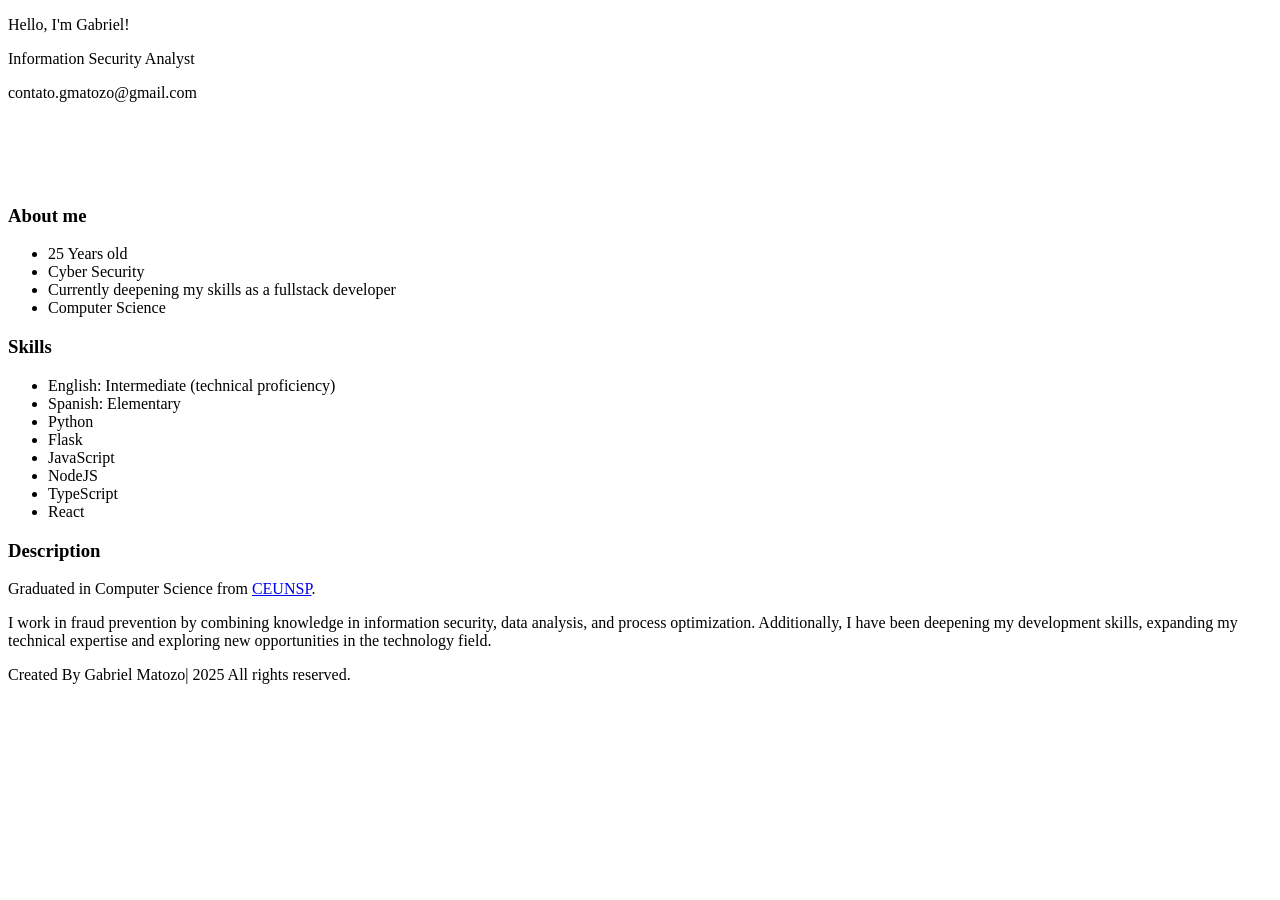
==== index.html @ 685a5126 "Update personal information on GitHub Pages site" ====
<!DOCTYPE html>
<html lang="pt-br">

<head>
  <!--Metadata-->
  <meta charset="UTF-8" />
  <meta name="viewport" content="width=device-width, initial-scale=1, shrink-to-fit=no" />
  <meta name="author" content="Gabriel" />
  <meta name="keywords" content="SimplePortfolio, css, html" />
  <meta name="description" content="Modelo de portfólio simples" />
  <title>Gabriel Matozo</title>
  <!--Font using google api-->
  <link rel="preconnect" href="https://fonts.gstatic.com" />
  <link
    href="https://fonts.googleapis.com/css2?family=Open+Sans:wght@300;400;600&family=Raleway:wght@300;400;500&display=swap"
    rel="stylesheet" />
  <!--Favicon-->
  <link rel="shortcut icon" type="image/x-icon" href="/assets/images/favicon.ico" />
  <!--CSS-->
  <link rel="stylesheet" href="/assets/css/styles.css" />

</head>

<body>
  <!--HEADER-->
  <header class="header">
    <div class="header_item text">
      <div class="header_text">
        <p class="header_title">Hello, I'm Gabriel!</p>
        <p class="header_sub">Information Security Analyst</p>
        <p class="email_contact">contato.gmatozo@gmail.com</p>
      </div>
      <!--GITHUB ICON SVG-->
      <div class="header_contact">
        <div class="header_contact-github">
          <a href="https://github.com/gabrielmatozo" target="_blank">
            <svg version="1.1" id="Layer_1" xmlns="http://www.w3.org/2000/svg"
              xmlns:xlink="http://www.w3.org/1999/xlink" x="0px" y="0px" viewBox="0 0 291.32 291.32"
              style="enable-background: new 0 0 291.32 291.32" xml:space="preserve" width="30" heigth="30">
              <g>
                <path style="fill: #ffffff" d="M145.66,0C65.219,0,0,65.219,0,145.66c0,80.45,65.219,145.66,145.66,145.66
		s145.66-65.21,145.66-145.66C291.319,65.219,226.1,0,145.66,0z M186.462,256.625c-0.838-11.398-1.775-25.518-1.83-31.235
		c-0.364-4.388-0.838-15.549-11.434-22.677c42.068-3.523,62.087-26.774,63.526-57.499c1.202-17.497-5.754-32.883-18.107-45.3
		c0.628-13.282-0.401-29.023-1.256-35.941c-9.486-2.731-31.608,8.949-37.79,13.947c-13.037-5.062-44.945-6.837-64.336,0
		c-13.747-9.668-29.396-15.64-37.926-13.974c-7.875,17.452-2.813,33.948-1.275,35.914c-10.142,9.268-24.289,20.675-20.447,44.572
		c6.163,35.04,30.816,53.94,70.508,58.564c-8.466,1.73-9.896,8.048-10.606,10.788c-26.656,10.997-34.275-6.791-37.644-11.425
		c-11.188-13.847-21.23-9.832-21.849-9.614c-0.601,0.218-1.056,1.092-0.992,1.511c0.564,2.986,6.655,6.018,6.955,6.263
		c8.257,6.154,11.316,17.27,13.2,20.438c11.844,19.473,39.374,11.398,39.638,11.562c0.018,1.702-0.191,16.032-0.355,27.184
		C64.245,245.992,27.311,200.2,27.311,145.66c0-65.365,52.984-118.348,118.348-118.348S264.008,80.295,264.008,145.66
		C264.008,196.668,231.69,239.992,186.462,256.625z" />
              </g>
            </svg>
          </a>
        </div>
        <!--LINKEDIN ICON SVG-->
        <div class="header_contact-linkedin">
          <a href="https://www.linkedin.com/in/gabrielmatozo/" target="_blank">
            <svg version="1.1" id="Layer_1" xmlns="http://www.w3.org/2000/svg"
              xmlns:xlink="http://www.w3.org/1999/xlink" x="0px" y="0px" viewBox="0 0 512 512"
              style="enable-background:new 0 0 512 512;" xml:space="preserve" width="30" heigth="30">
              <g>
                <path style="fill:#ffffff;" d="M119.18,164.715H16.396c-4.562,0-8.258,3.698-8.258,8.258v330.204c0,4.562,3.696,8.258,8.258,8.258
             H119.18c4.562,0,8.258-3.696,8.258-8.258V172.973C127.438,168.413,123.742,164.715,119.18,164.715z" />
                <path style="fill:#ffffff;" d="M67.825,0.563C30.426,0.563,0,30.956,0,68.314c0,37.374,30.426,67.779,67.825,67.779
             c37.369,0,67.771-30.406,67.771-67.779C135.597,30.956,105.195,0.563,67.825,0.563z" />
                <path style="fill:#ffffff;" d="M380.621,156.508c-41.282,0-71.799,17.747-90.309,37.911v-21.446c0-4.56-3.696-8.258-8.258-8.258
             H183.62c-4.562,0-8.258,3.698-8.258,8.258v330.204c0,4.562,3.696,8.258,8.258,8.258h102.56c4.562,0,8.258-3.696,8.258-8.258
             V339.803c0-55.053,14.954-76.501,53.331-76.501c41.796,0,45.117,34.383,45.117,79.334v160.543c0,4.562,3.696,8.258,8.258,8.258
             h102.598c4.562,0,8.258-3.696,8.258-8.258V322.056C512,240.194,496.391,156.508,380.621,156.508z" />
              </g>
            </svg>
          </a>
        </div>
      </div>
    </div>
    <!--ABOUT ME-->
    <div class="header_item skills">
      <div class="header_skills">
        <h3 class="title_skills">About me</h3>
        <ul>
          <li>25 Years old</li>
          <li>Cyber Security</li>
          <li>Currently deepening my skills as a fullstack developer</li>
          <li>Computer Science</li>
        </ul>
      </div>
      <!--SKILLS-->
      <div class="header_skills">
        <h3 class="title_skills">Skills</h3>
        <ul>
          <li>English: Intermediate (technical proficiency)</li>
          <li>Spanish: Elementary</li>
          <li>Python</li>
          <li>Flask</li>
          <li>JavaScript</li>
          <li>NodeJS</li>
          <li>TypeScript</li>
          <li>React</li>
        </ul>
      </div>
      <!--DESCRIPTION-->
      <div class="header_skills">
        <h3 class="title_skills">Description</h3>
        <p class="description">
          Graduated in Computer Science from
          <a href="https://www.ceunsp.edu.br/graduacao/ciencia-da-computacao/" target="_blank">CEUNSP</a>.
        </p>
        <p class="description">
          I work in fraud prevention by combining knowledge in information security, data analysis, and process
          optimization. Additionally,
          I have been deepening my development skills, expanding my technical expertise and exploring new opportunities
          in the technology field.
        </p>
      </div>
    </div>
  </header>
  <!--FOOTER-->
  <footer>
    <div class="bottom">
      <div class="bottom_content">
        <span class="credit">Created By Gabriel Matozo</a>| </span>
        <span class="copyright"> 2025 All rights reserved.</span>
      </div>
    </div>
  </footer>
</body>

</html>
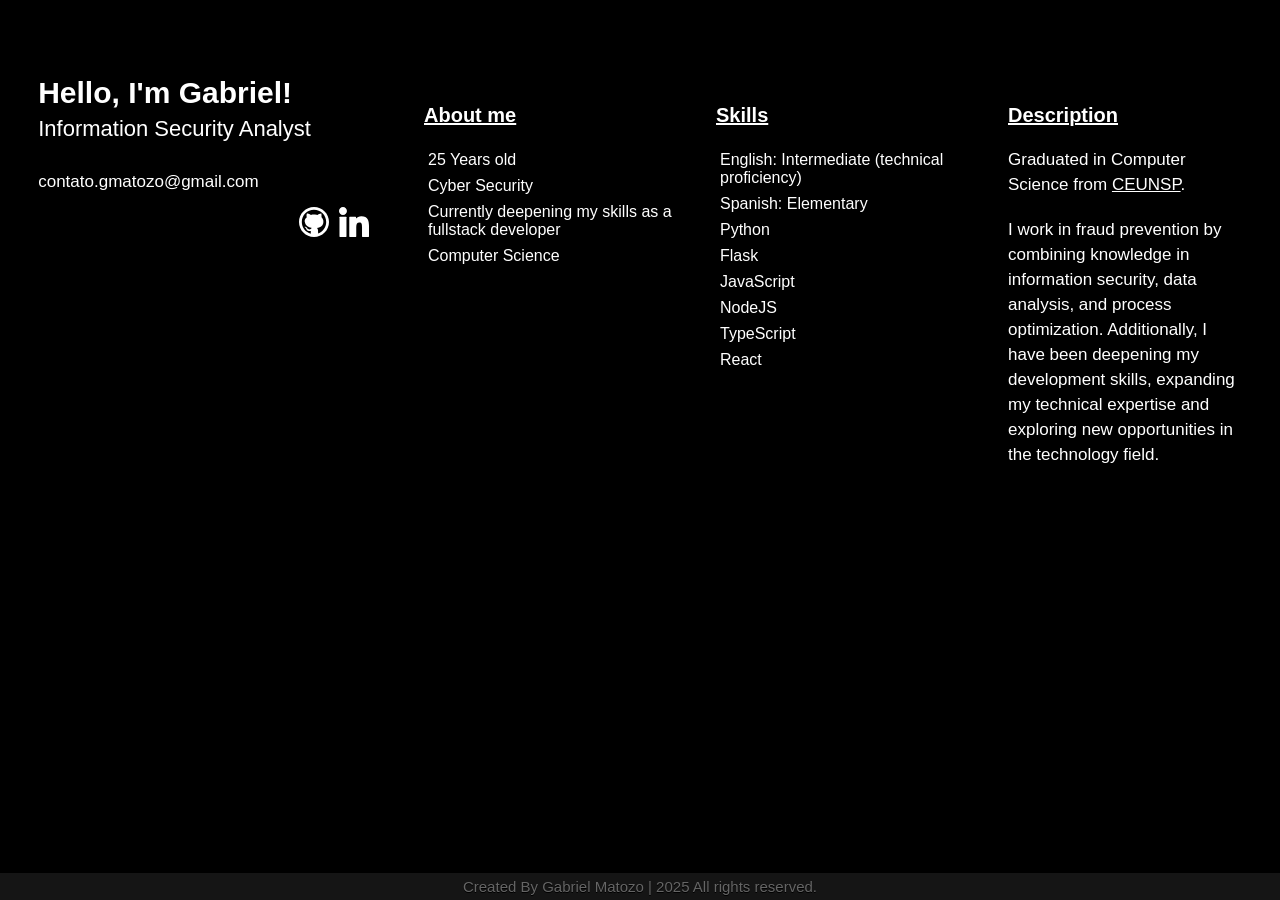
==== commit 2e71a1cf: "add hover effects" ====
--- a/index.html
+++ b/index.html
@@ -118,8 +118,8 @@
   <footer>
     <div class="bottom">
       <div class="bottom_content">
-        <span class="credit">Created By Gabriel Matozo</a>| </span>
-        <span class="copyright"> 2025 All rights reserved.</span>
+        <span class="credit">Created By Gabriel Matozo</a> | </span>
+        <span class="copyright">2025 All rights reserved.</span>
       </div>
     </div>
   </footer>
--- a/assets/css/styles.css
+++ b/assets/css/styles.css
@@ -0,0 +1,214 @@
+* {
+    padding: 0px;
+    margin: 0px;
+    border: none;
+    box-sizing: border-box;
+  }
+  
+  html, body {
+    width: 100%;
+    background-color: black;
+    font-family: "Raleway", sans-serif;
+    text-shadow: 0px 1px 0px #000;
+    background-image: url(/assets/images/graysky.jpg);
+  }
+  
+  .header {
+    width: 100%;
+    min-height: 100vh;
+    display: flex;
+    flex-direction: row;
+    flex-wrap: wrap;
+    justify-content: space-between;
+    background: rgba(0, 0, 0, 0.5);
+    color: #fff;
+  }
+  
+  .header_item {
+    padding: 10px;
+    margin-top: 20px;
+  }
+  
+  .text {
+    width: 30%;
+  }
+  
+  .header_text {
+    padding: 10px;
+    margin-top: 10%;
+    margin-left: 5%;
+    text-shadow: 3px 3px 3px #000;
+  }
+  
+  .header_title {
+    font-size: 30px;
+    font-weight: bold;
+  }
+  
+  .header_sub {
+    margin-top: 6px;
+    font-size: 22px;
+    font-weight: medium;
+  }
+  
+  .email_contact {
+    margin-top: 30px;
+    font-size: 17px;
+    font-weight: medium;
+  }
+  .number_contact {
+    margin-top: 0px;
+    font-size: 17px;
+    font-family: sans-serif, arial;
+  }
+  .header_contact {
+    display: flex;
+    flex-direction: row;
+    align-items: flex-end;
+    justify-content: flex-end;
+  }
+  
+  .header_contact div {
+    margin: 5px;
+  }
+  
+  .skills {
+    width: 70%;
+    margin-top: 5%;
+    display: flex;
+    flex-direction: row;
+    justify-content: center;
+  }
+  
+  .header_skills {
+    width: 80%;
+    height: 60%;
+    margin: 10px;
+    padding-bottom: 17px;
+    background: rgba(0, 0, 0, 0.6);
+  }
+
+.header_skills:hover {
+  box-shadow: 0 0 20px 5px #c7c4c4;
+  background: rgba(30, 30, 30, 0.85);
+  transition: box-shadow 0.3s, background 0.3s;
+  z-index: 2;
+  position: relative;
+}
+  
+  .header_skills ul {
+    list-style-type: none;
+    margin-top: 20px;
+    margin-left: 20px;
+  }
+  
+  .header_skills ul li {
+    padding: 4px;
+  }
+  
+  .description {
+    margin: 20px;
+    font-size: 17px;
+    text-decoration: solid;
+    line-height: 25px;
+  }
+  
+  .title_skills {
+    margin-top: 20px;
+    margin-left: 20px;
+    font-size: 20px;
+    text-decoration: underline;
+  }
+
+  a{
+    color: inherit;
+  }
+  
+  /* FOOTER */
+  
+  footer {
+    position: fixed;
+    bottom: 0px;
+    width: 100%;
+    background: #111;
+  }
+  .bottom_content {
+    padding: 5px;
+    font-size: 0.9375rem;
+    background: #151515;
+    text-align: center;
+  }
+  .bottom_content span {
+    color: #656565;
+  }
+  .bottom_content a {
+    color: #c7c4c4;
+    text-decoration: none;
+  }
+  .bottom_content a:hover {
+    text-decoration: underline;
+  }
+  
+  /* MEDIA */
+  
+  @media screen and (max-width: 657px) {
+    .header {
+      display: flex;
+      flex-direction: column;
+      flex-wrap: nowrap;
+    }
+    .text {
+      width: 100%;
+    }
+    .skills {
+      width: 100%;
+      display: flex;
+      flex-direction: column;
+      align-items: center;
+    }
+    .header_skills {
+      width: 90%;
+    }
+    .header_title,
+    .header_sub {
+      margin: 0px;
+      text-align: left;
+    }
+  }
+  
+  @media screen and (max-width: 985px) {
+    .header {
+      display: flex;
+      flex-direction: column;
+      flex-wrap: nowrap;
+    }
+    .text {
+      width: 100%;
+    }
+    .skills {
+      width: 100%;
+      display: flex;
+      flex-direction: column;
+      align-items: center;
+    }
+    .header_contact {
+      margin-right: 50px;
+    }
+    footer {
+      position: relative;
+      bottom: 0px;
+    }
+  }
+  
+  @media screen and (min-width: 1630px) {
+    .header_title {
+      font-size: 62px;
+      font-weight: bold;
+    }
+    .header_sub {
+      margin-top: 6px;
+      font-size: 54px;
+      font-weight: medium;
+    }
+  }
+  
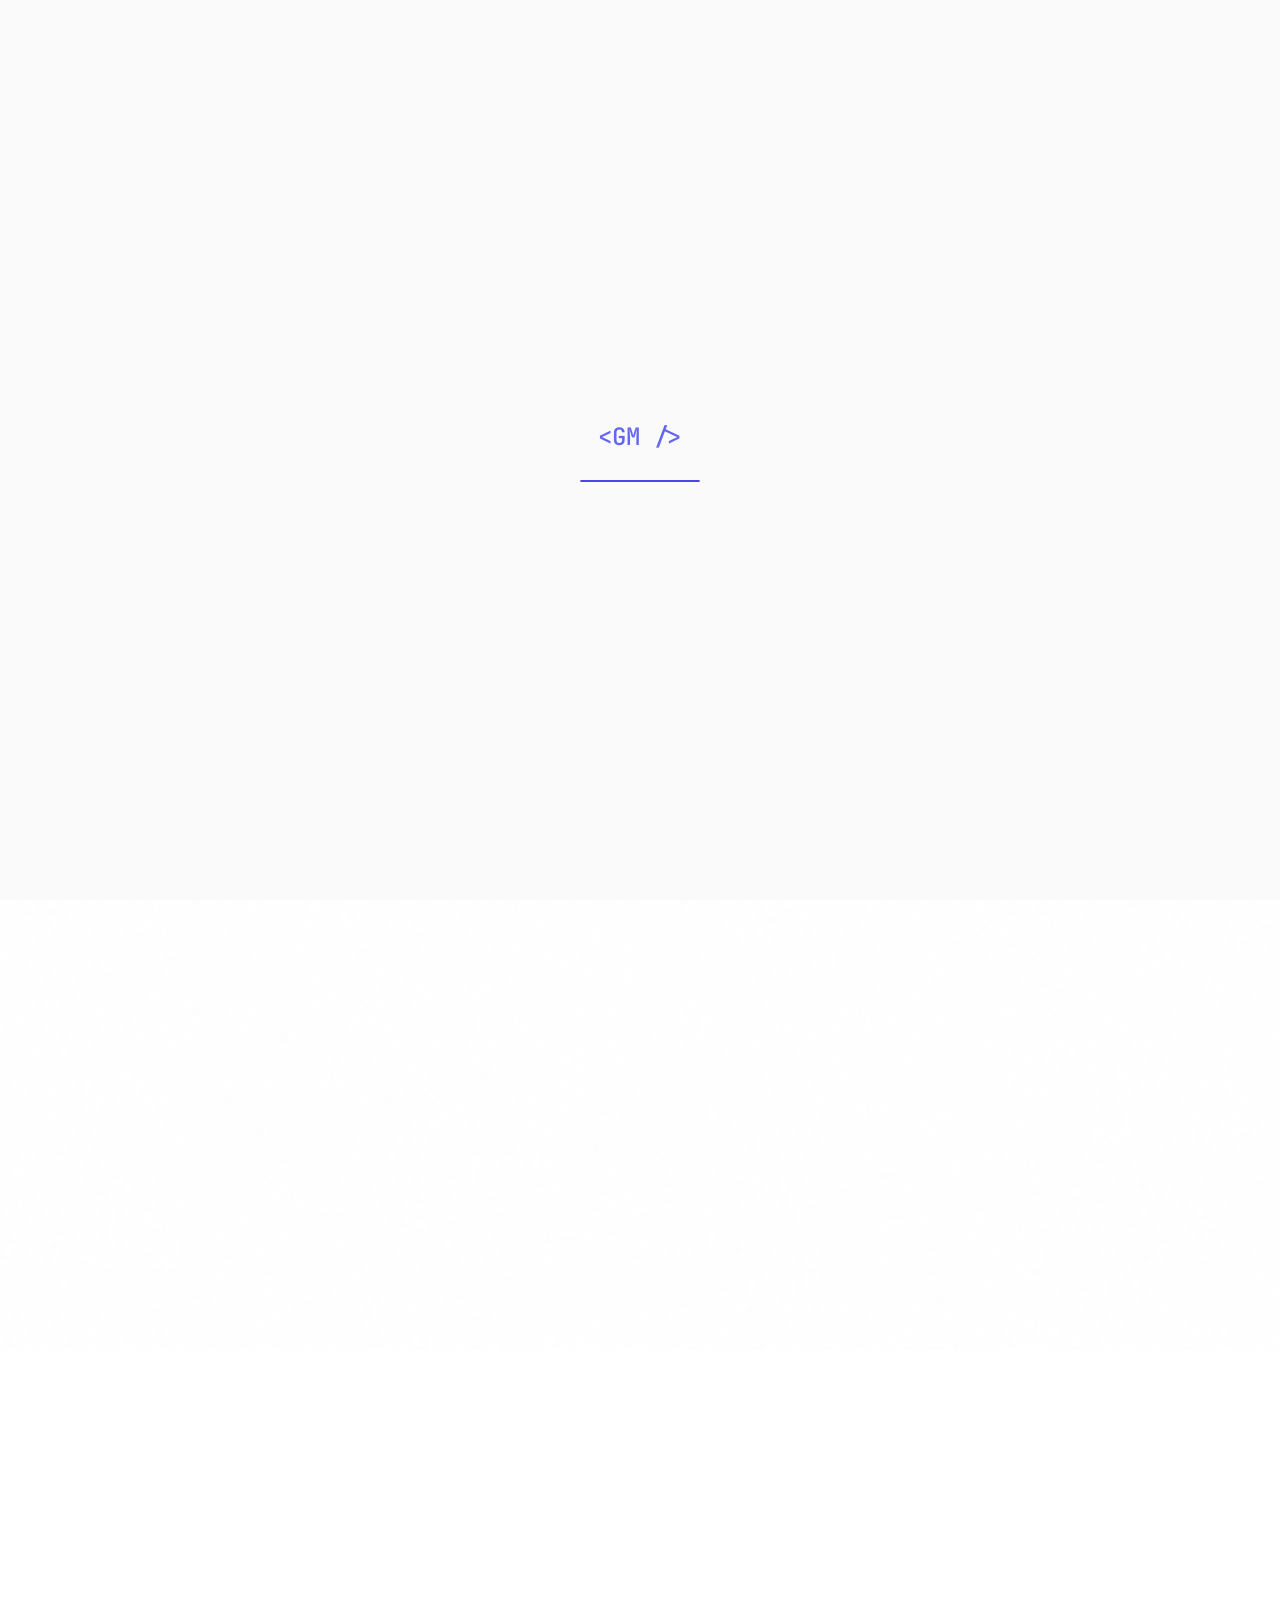
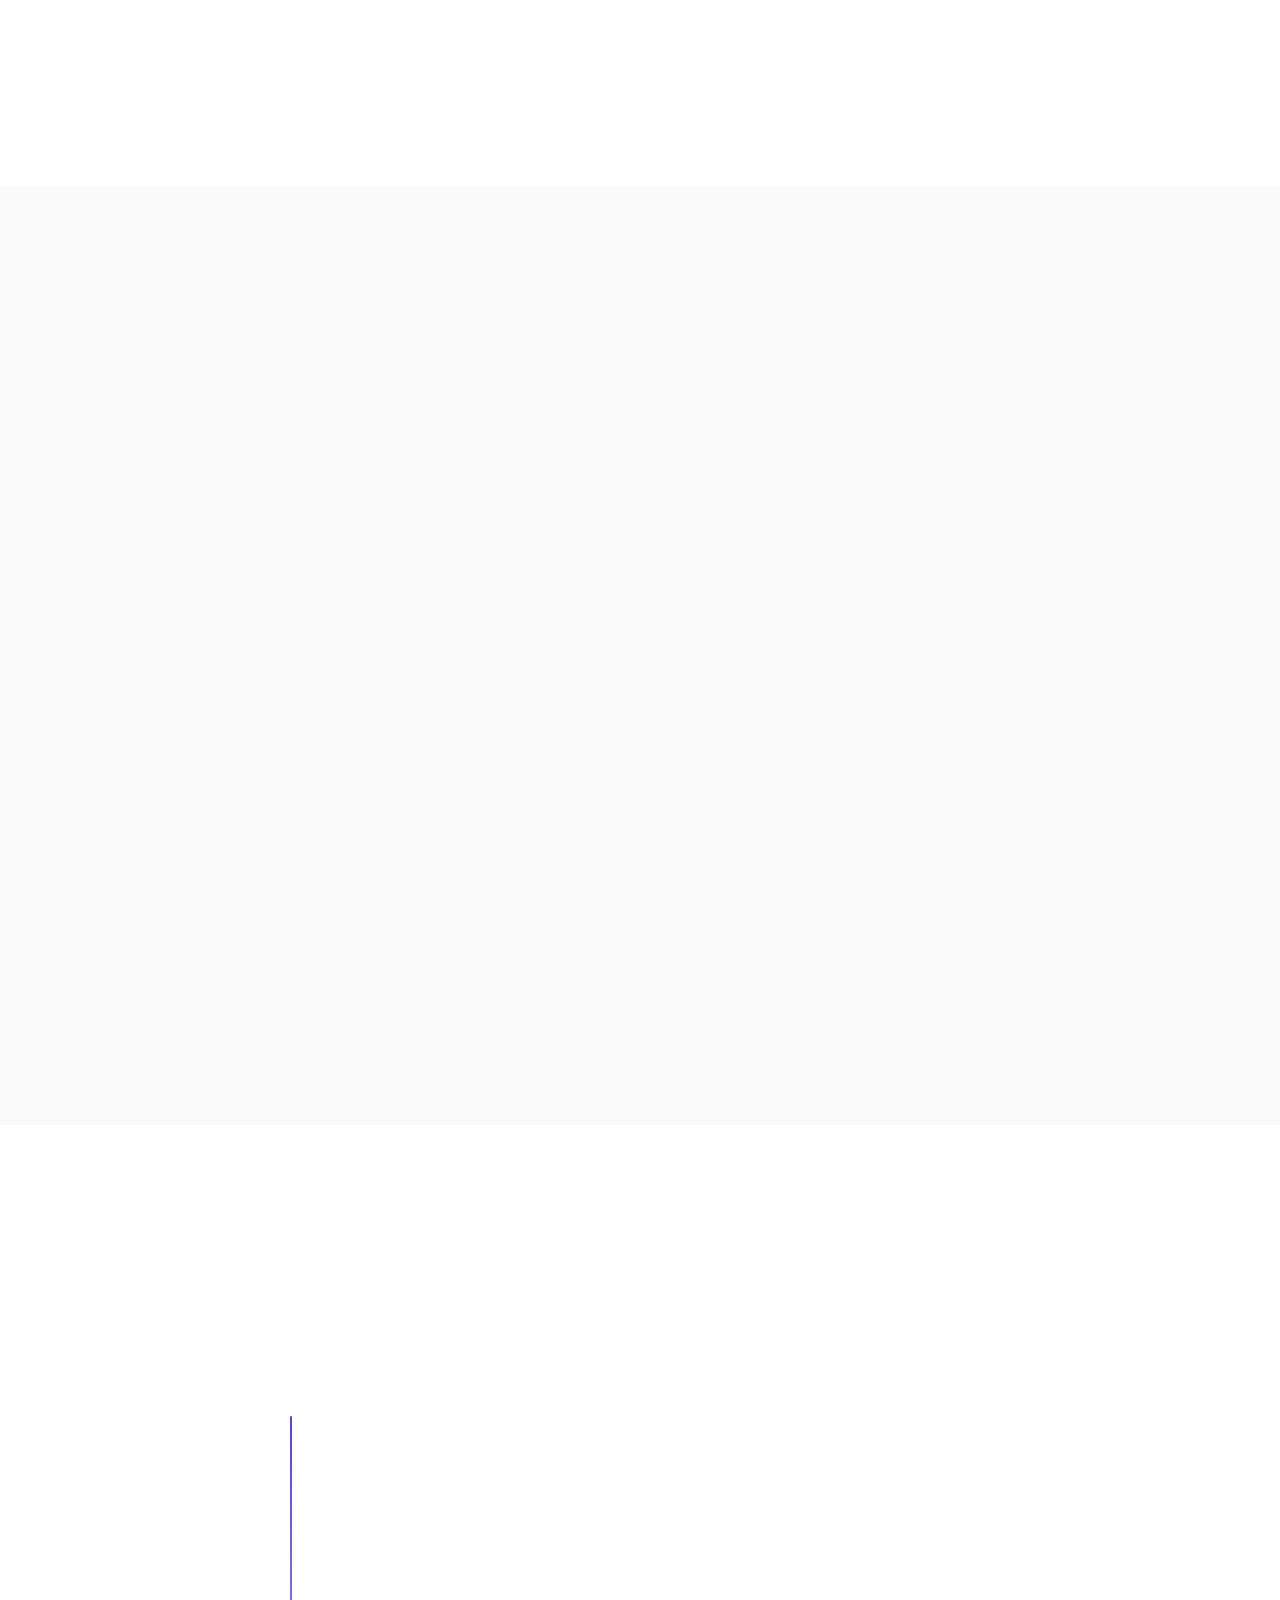
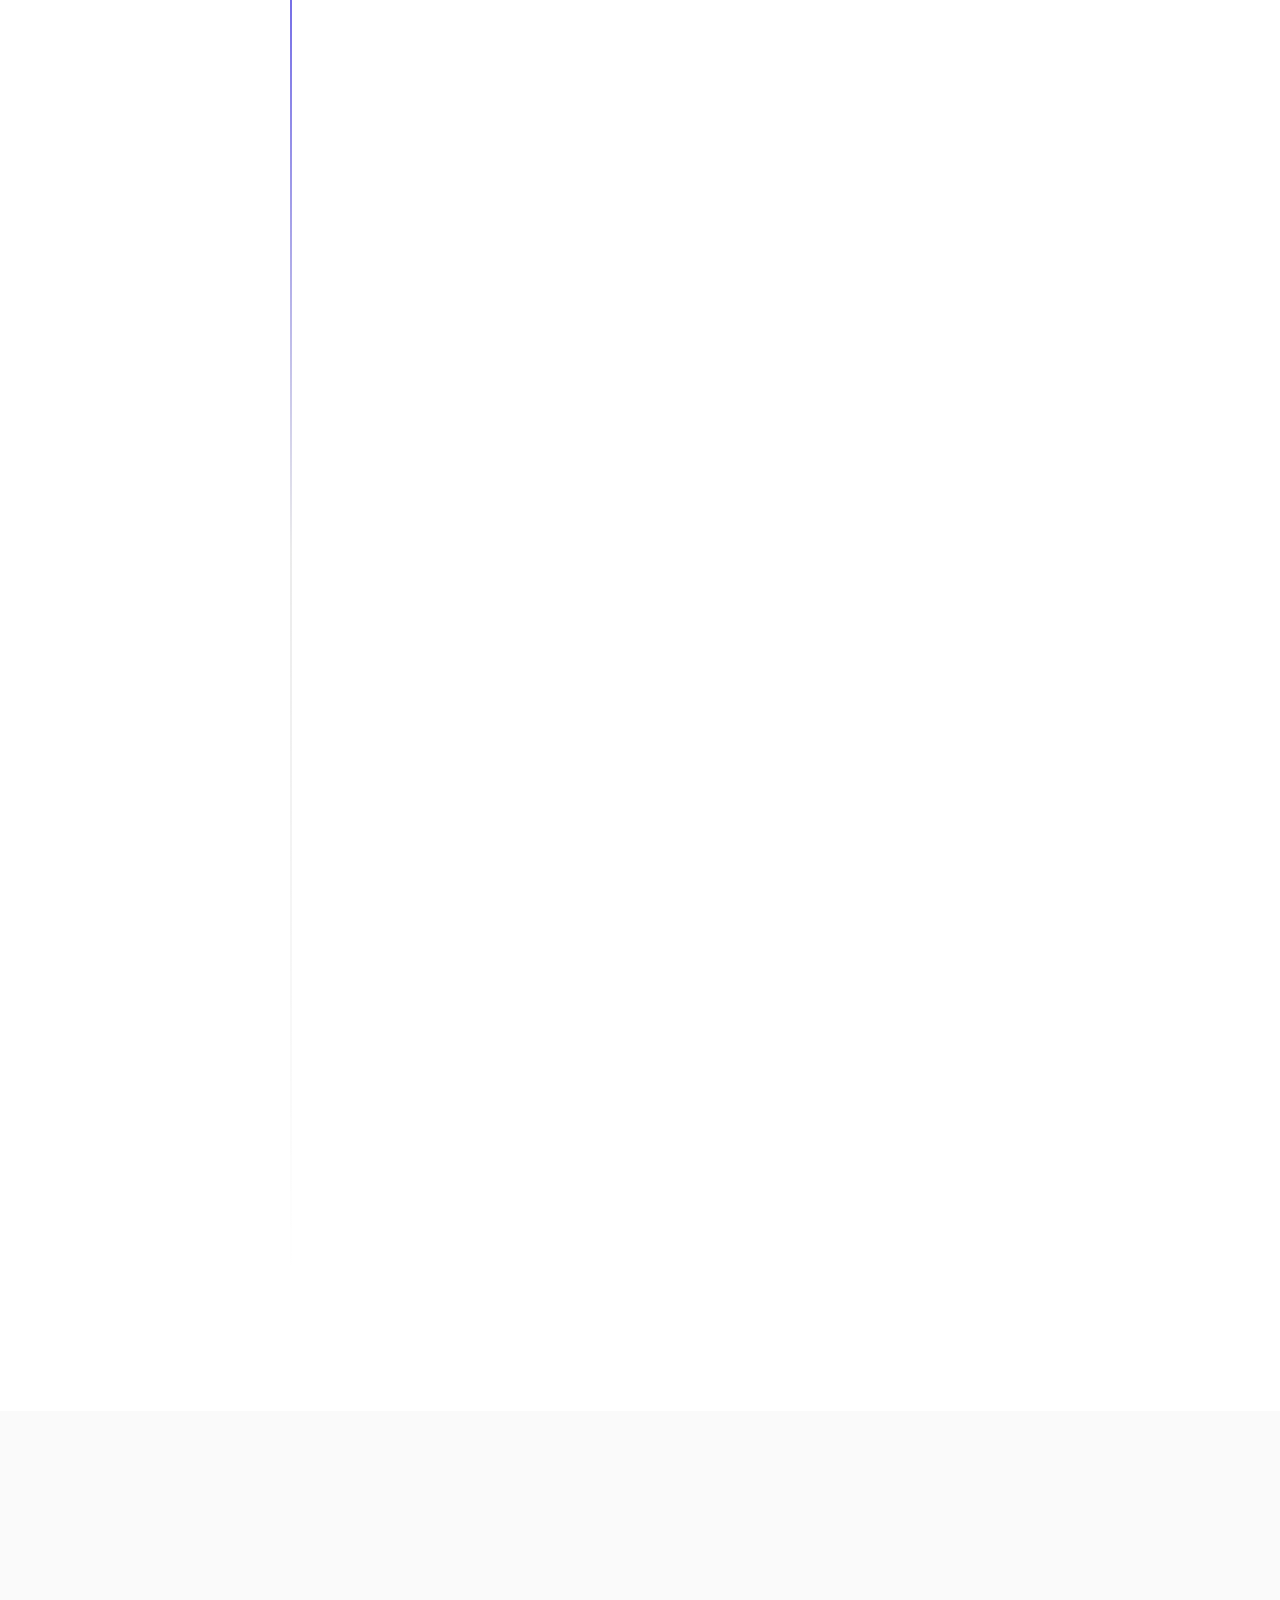
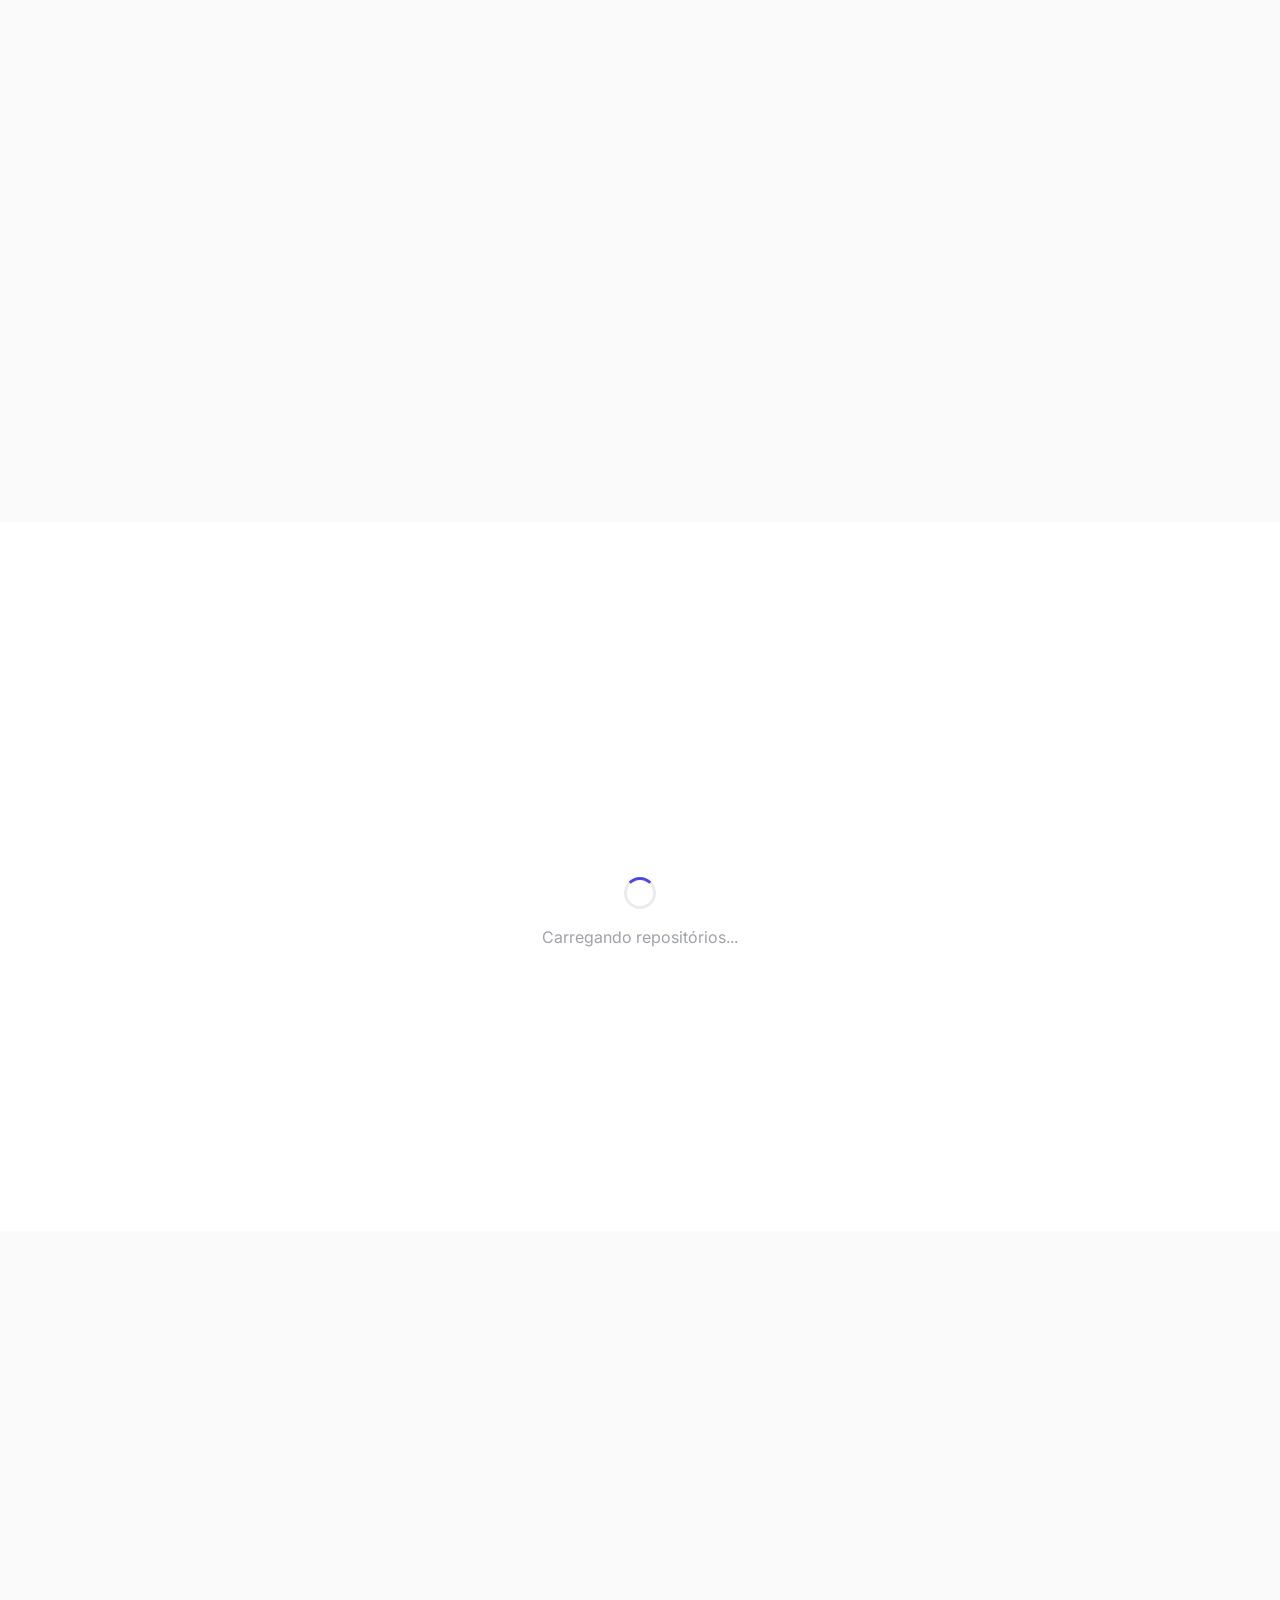
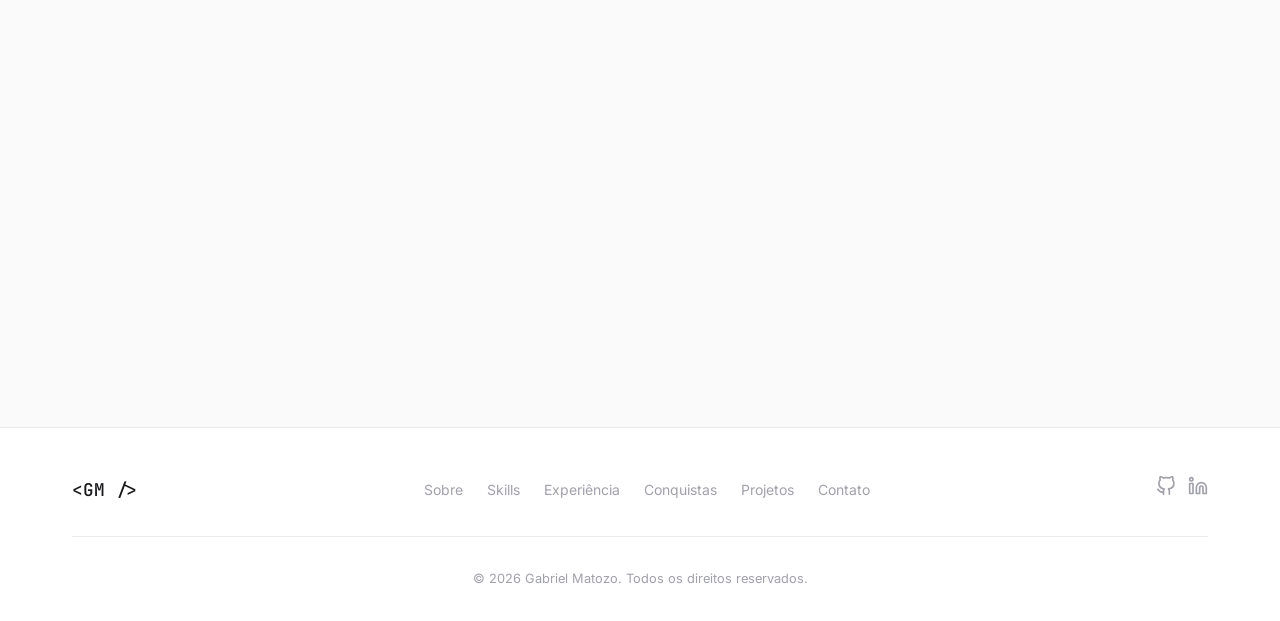
==== commit 50e73d3c: "feat: redesenhar estrutura HTML e estilos do portfólio - Layout responsivo com seções hero, about, s" ====
--- a/index.html
+++ b/index.html
@@ -1,128 +1,450 @@
 <!DOCTYPE html>
-<html lang="pt-br">
+<html lang="pt-br" data-theme="dark">
 
 <head>
-  <!--Metadata-->
   <meta charset="UTF-8" />
-  <meta name="viewport" content="width=device-width, initial-scale=1, shrink-to-fit=no" />
-  <meta name="author" content="Gabriel" />
-  <meta name="keywords" content="SimplePortfolio, css, html" />
-  <meta name="description" content="Modelo de portfólio simples" />
-  <title>Gabriel Matozo</title>
-  <!--Font using google api-->
-  <link rel="preconnect" href="https://fonts.gstatic.com" />
-  <link
-    href="https://fonts.googleapis.com/css2?family=Open+Sans:wght@300;400;600&family=Raleway:wght@300;400;500&display=swap"
-    rel="stylesheet" />
-  <!--Favicon-->
-  <link rel="shortcut icon" type="image/x-icon" href="/assets/images/favicon.ico" />
-  <!--CSS-->
+  <meta name="viewport" content="width=device-width, initial-scale=1.0" />
+  <meta name="author" content="Gabriel Matozo" />
+  <meta name="keywords" content="Gabriel Matozo, portfólio, cibersegurança, analista de riscos, prevenção a fraude, automação de segurança, resposta a incidentes, python, sql, BACEN, LGPD, compliance" />
+  <meta name="description" content="Gabriel Matozo — Analista de Riscos em Cibersegurança | Prevenção a Fraudes | Automação de Segurança | Resposta a Incidentes | Python, SQL | 3 anos de experiência." />
+
+  <meta property="og:title" content="Gabriel Matozo — Analista de Riscos em Cibersegurança" />
+  <meta property="og:description" content="Analista de Riscos em Cibersegurança | Prevenção a Fraudes | Automação de Segurança | Resposta a Incidentes | Python • SQL" />
+  <meta property="og:type" content="website" />
+  <meta property="og:url" content="https://gabrielmatozo.github.io" />
+  <meta property="og:image" content="https://gabrielmatozo.github.io/assets/images/og-cover.png" />
+  <meta name="robots" content="index, follow" />
+
+  <title>Gabriel Matozo — Portfólio</title>
+
+  <link rel="preconnect" href="https://fonts.googleapis.com" />
+  <link rel="preconnect" href="https://fonts.gstatic.com" crossorigin />
+  <link href="https://fonts.googleapis.com/css2?family=Inter:wght@300;400;500;600;700&family=JetBrains+Mono:wght@400;500&display=swap" rel="stylesheet" />
+
+  <link rel="icon" type="image/svg+xml" href="/assets/images/favicon.svg?v=2" />
+
+  <script>
+    (function () {
+      var saved = localStorage.getItem('gm-theme');
+      if (saved === 'light' || (!saved && window.matchMedia('(prefers-color-scheme: light)').matches)) {
+        document.documentElement.setAttribute('data-theme', 'light');
+      }
+    })();
+  </script>
   <link rel="stylesheet" href="/assets/css/styles.css" />
-
+  <script src="/assets/js/config.js"></script>
+  <script src="/assets/js/i18n.js"></script>
 </head>
 
 <body>
-  <!--HEADER-->
-  <header class="header">
-    <div class="header_item text">
-      <div class="header_text">
-        <p class="header_title">Hello, I'm Gabriel!</p>
-        <p class="header_sub">Information Security Analyst</p>
-        <p class="email_contact">contato.gmatozo@gmail.com</p>
-      </div>
-      <!--GITHUB ICON SVG-->
-      <div class="header_contact">
-        <div class="header_contact-github">
-          <a href="https://github.com/gabrielmatozo" target="_blank">
-            <svg version="1.1" id="Layer_1" xmlns="http://www.w3.org/2000/svg"
-              xmlns:xlink="http://www.w3.org/1999/xlink" x="0px" y="0px" viewBox="0 0 291.32 291.32"
-              style="enable-background: new 0 0 291.32 291.32" xml:space="preserve" width="30" heigth="30">
-              <g>
-                <path style="fill: #ffffff" d="M145.66,0C65.219,0,0,65.219,0,145.66c0,80.45,65.219,145.66,145.66,145.66
-		s145.66-65.21,145.66-145.66C291.319,65.219,226.1,0,145.66,0z M186.462,256.625c-0.838-11.398-1.775-25.518-1.83-31.235
-		c-0.364-4.388-0.838-15.549-11.434-22.677c42.068-3.523,62.087-26.774,63.526-57.499c1.202-17.497-5.754-32.883-18.107-45.3
-		c0.628-13.282-0.401-29.023-1.256-35.941c-9.486-2.731-31.608,8.949-37.79,13.947c-13.037-5.062-44.945-6.837-64.336,0
-		c-13.747-9.668-29.396-15.64-37.926-13.974c-7.875,17.452-2.813,33.948-1.275,35.914c-10.142,9.268-24.289,20.675-20.447,44.572
-		c6.163,35.04,30.816,53.94,70.508,58.564c-8.466,1.73-9.896,8.048-10.606,10.788c-26.656,10.997-34.275-6.791-37.644-11.425
-		c-11.188-13.847-21.23-9.832-21.849-9.614c-0.601,0.218-1.056,1.092-0.992,1.511c0.564,2.986,6.655,6.018,6.955,6.263
-		c8.257,6.154,11.316,17.27,13.2,20.438c11.844,19.473,39.374,11.398,39.638,11.562c0.018,1.702-0.191,16.032-0.355,27.184
-		C64.245,245.992,27.311,200.2,27.311,145.66c0-65.365,52.984-118.348,118.348-118.348S264.008,80.295,264.008,145.66
-		C264.008,196.668,231.69,239.992,186.462,256.625z" />
-              </g>
-            </svg>
+    <div class="preloader" id="preloader">
+    <div class="preloader__content">
+      <span class="preloader__logo">&lt;GM /&gt;</span>
+      <div class="preloader__bar"><div class="preloader__bar-fill"></div></div>
+    </div>
+  </div>
+
+    <div class="scroll-progress" id="scroll-progress"></div>
+
+    <div class="cursor" id="cursor"></div>
+  <div class="cursor-follower" id="cursor-follower"></div>
+
+    <div class="noise-overlay"></div>
+
+    <div class="gradient-orbs" aria-hidden="true">
+    <div class="gradient-orb gradient-orb--1"></div>
+    <div class="gradient-orb gradient-orb--2"></div>
+    <div class="gradient-orb gradient-orb--3"></div>
+  </div>
+
+    <canvas id="particles-canvas" aria-hidden="true"></canvas>
+
+    <nav class="nav" id="nav">
+    <div class="nav__container">
+      <a href="#hero" class="nav__logo">&lt;GM /&gt;</a>
+      <button class="nav__toggle" id="nav-toggle" aria-label="Abrir menu" aria-expanded="false">
+        <span></span><span></span><span></span>
+      </button>
+      <ul class="nav__menu" id="nav-menu">
+        <li><a href="#about" class="nav__link" data-i18n="nav_about">Sobre</a></li>
+        <li><a href="#skills" class="nav__link" data-i18n="nav_skills">Skills</a></li>
+        <li><a href="#experience" class="nav__link" data-i18n="nav_experience">Experiência</a></li>
+        <li><a href="#highlights" class="nav__link" data-i18n="nav_highlights">Conquistas</a></li>
+        <li><a href="#projects" class="nav__link" data-i18n="nav_projects">Projetos</a></li>
+        <li><a href="#contact" class="nav__link" data-i18n="nav_contact">Contato</a></li>
+        <li class="nav__controls">
+          <select id="lang-select" class="lang-toggle" aria-label="Selecionar idioma">
+            <option value="pt">PT</option>
+            <option value="en">EN</option>
+            <option value="es">ES</option>
+          </select>
+          <button class="theme-toggle" id="theme-toggle" aria-label="Alternar tema">
+            <svg class="theme-toggle__icon theme-toggle__icon--sun" viewBox="0 0 24 24" width="20" height="20"><circle cx="12" cy="12" r="5" fill="none" stroke="currentColor" stroke-width="2"/><g stroke="currentColor" stroke-width="2" stroke-linecap="round"><line x1="12" y1="1" x2="12" y2="3"/><line x1="12" y1="21" x2="12" y2="23"/><line x1="4.22" y1="4.22" x2="5.64" y2="5.64"/><line x1="18.36" y1="18.36" x2="19.78" y2="19.78"/><line x1="1" y1="12" x2="3" y2="12"/><line x1="21" y1="12" x2="23" y2="12"/><line x1="4.22" y1="19.78" x2="5.64" y2="18.36"/><line x1="18.36" y1="5.64" x2="19.78" y2="4.22"/></g></svg>
+            <svg class="theme-toggle__icon theme-toggle__icon--moon" viewBox="0 0 24 24" width="20" height="20"><path d="M21 12.79A9 9 0 1 1 11.21 3 7 7 0 0 0 21 12.79z" fill="none" stroke="currentColor" stroke-width="2" stroke-linecap="round" stroke-linejoin="round"/></svg>
+          </button>
+        </li>
+      </ul>
+    </div>
+  </nav>
+
+    <section class="hero" id="hero">
+    <div class="hero__content">
+      <p class="hero__greeting" data-i18n="hero_greeting">Olá, eu sou</p>
+      <h1 class="hero__name">Gabriel Matozo</h1>
+      <div class="hero__typing-wrapper">
+        <span id="typing-text"></span>
+        <span class="hero__cursor">|</span>
+      </div>
+      <p class="hero__description" data-i18n="hero_description">Profissional de Cibersegurança com 3 anos protegendo ecossistemas financeiros contra fraudes.
+Automação de investigações, resposta a incidentes e compliance (BACEN/LGPD).</p>
+      <div class="hero__actions">
+        <a href="#contact" class="btn btn--primary" data-i18n="hero_contact">Entre em contato</a>
+        <a href="#projects" class="btn btn--outline" data-i18n="hero_projects">Ver projetos</a>
+        <a href="#" id="cv-download-btn" class="btn btn--ghost" data-i18n="hero_cv">Download CV</a>
+      </div>
+      <div class="hero__social">
+        <a href="https://github.com/gabrielmatozo" target="_blank" rel="noopener noreferrer" aria-label="GitHub" class="hero__social-link">
+          <svg viewBox="0 0 24 24" width="24" height="24" fill="none" stroke="currentColor" stroke-width="2" stroke-linecap="round" stroke-linejoin="round"><path d="M9 19c-5 1.5-5-2.5-7-3m14 6v-3.87a3.37 3.37 0 0 0-.94-2.61c3.14-.35 6.44-1.54 6.44-7A5.44 5.44 0 0 0 20 4.77 5.07 5.07 0 0 0 19.91 1S18.73.65 16 2.48a13.38 13.38 0 0 0-7 0C6.27.65 5.09 1 5.09 1A5.07 5.07 0 0 0 5 4.77a5.44 5.44 0 0 0-1.5 3.78c0 5.42 3.3 6.61 6.44 7A3.37 3.37 0 0 0 9 18.13V22"></path></svg>
+        </a>
+        <a href="https://www.linkedin.com/in/gabrielmatozo/" target="_blank" rel="noopener noreferrer" aria-label="LinkedIn" class="hero__social-link">
+          <svg viewBox="0 0 24 24" width="24" height="24" fill="none" stroke="currentColor" stroke-width="2" stroke-linecap="round" stroke-linejoin="round"><path d="M16 8a6 6 0 0 1 6 6v7h-4v-7a2 2 0 0 0-2-2 2 2 0 0 0-2 2v7h-4v-7a6 6 0 0 1 6-6z"></path><rect x="2" y="9" width="4" height="12"></rect><circle cx="4" cy="4" r="2"></circle></svg>
+        </a>
+        <a href="mailto:contato.gmatozo@gmail.com" aria-label="E-mail" class="hero__social-link">
+          <svg viewBox="0 0 24 24" width="24" height="24" fill="none" stroke="currentColor" stroke-width="2" stroke-linecap="round" stroke-linejoin="round"><path d="M4 4h16c1.1 0 2 .9 2 2v12c0 1.1-.9 2-2 2H4c-1.1 0-2-.9-2-2V6c0-1.1.9-2 2-2z"></path><polyline points="22,6 12,13 2,6"></polyline></svg>
+        </a>
+      </div>
+    </div>
+    <div class="hero__scroll-indicator">
+      <span>scroll</span>
+      <div class="hero__scroll-line"></div>
+    </div>
+  </section>
+
+    <section class="section section--alt about" id="about">
+    <div class="container">
+      <h2 class="section__title" data-reveal data-i18n="about_title">Sobre mim</h2>
+      <p class="section__subtitle" data-reveal data-i18n="about_subtitle">Análise de riscos, prevenção a fraudes e automação de segurança</p>
+      <div class="about__grid">
+        <div class="about__text" data-reveal>
+          <p data-i18n="about_p1" data-i18n-html>
+            Profissional de <strong>Cibersegurança</strong> com <strong>3 anos</strong> de experiência
+            dedicados à análise de riscos, prevenção a fraudes financeiras e segurança operacional.
+            Minha atuação foca em proteger ecossistemas transacionais, unindo a inteligência na
+            investigação de ameaças com a automação de processos de segurança.
+          </p>
+          <p data-i18n="about_p2" data-i18n-html>
+            Atuo diretamente na identificação de padrões ilícitos utilizando <strong>cruzamento de dados</strong>
+            e <strong>análise de logs</strong> de sistemas financeiros. Para escalar a operação de defesa,
+            desenvolvo <strong>automações e ferramentas internas</strong> em Python que aceleram investigações
+            e reduzem o tempo de resposta a incidentes.
+          </p>
+          <p data-i18n="about_p3" data-i18n-html>
+            Meu objetivo é garantir agilidade na resposta a incidentes e apoiar as áreas de negócio com
+            inteligência de dados, mitigando riscos e focando na adequação técnica a requisitos de segurança
+            como <strong>BACEN</strong> e <strong>LGPD</strong>.
+          </p>
+          <p data-i18n="about_p4" data-i18n-html>
+            Formado em <strong>Ciência da Computação</strong> pela
+            <a href="https://www.ceunsp.edu.br/graduacao/ciencia-da-computacao/" target="_blank" rel="noopener noreferrer">CEUNSP</a>.
+          </p>
+        </div>
+        <div class="about__stats" data-reveal>
+          <div class="stat-card">
+            <span class="stat-card__number" data-count="3">0</span><span class="stat-card__suffix">+</span>
+            <span class="stat-card__label" data-i18n="stat_years">Anos em Fraude e Risco</span>
+          </div>
+          <div class="stat-card">
+            <span class="stat-card__number" data-count="2">0</span><span class="stat-card__suffix">+</span>
+            <span class="stat-card__label" data-i18n="stat_roles">Funções na Topaz</span>
+          </div>
+          <div class="stat-card">
+            <span class="stat-card__number" data-count="5">0</span><span class="stat-card__suffix">+</span>
+            <span class="stat-card__label" data-i18n="stat_tech">Tecnologias-chave</span>
+          </div>
+        </div>
+      </div>
+    </div>
+  </section>
+
+    <section class="section skills" id="skills">
+    <div class="container">
+      <h2 class="section__title" data-reveal data-i18n="skills_title">Competências & Tecnologias</h2>
+      <p class="section__subtitle" data-reveal data-i18n="skills_subtitle">Habilidades técnicas aplicadas à análise de riscos e segurança</p>
+      <div class="skills__categories" data-reveal>
+
+        <div class="skill-category">
+          <h3 class="skill-category__title">
+            <svg viewBox="0 0 24 24" width="20" height="20" fill="none" stroke="currentColor" stroke-width="2"><path d="M12 22s8-4 8-10V5l-8-3-8 3v7c0 6 8 10 8 10z"/></svg>
+            <span data-i18n="skills_risk">Gestão de Riscos e Ameaças</span>
+          </h3>
+          <div class="skill-category__items">
+            <div class="skill-tag" data-i18n="skill_cyber_risk">Análise de Riscos Cibernéticos</div>
+            <div class="skill-tag" data-i18n="skill_fraud_prevention">Prevenção a Fraudes Financeiras</div>
+            <div class="skill-tag" data-i18n="skill_incident_response">Resposta a Incidentes (CSIRT)</div>
+            <div class="skill-tag" data-i18n="skill_log_analysis">Análise de Logs</div>
+          </div>
+        </div>
+
+        <div class="skill-category">
+          <h3 class="skill-category__title">
+            <svg viewBox="0 0 24 24" width="20" height="20" fill="none" stroke="currentColor" stroke-width="2"><rect x="2" y="3" width="20" height="14" rx="2" ry="2"/><line x1="8" y1="21" x2="16" y2="21"/><line x1="12" y1="17" x2="12" y2="21"/></svg>
+            <span data-i18n="skills_engineering">Automação e Engenharia de Segurança</span>
+          </h3>
+          <div class="skill-category__items">
+            <div class="skill-tag" data-i18n="skill_security_automation">Automação de Processos de Segurança (Python)</div>
+            <div class="skill-tag" data-i18n="skill_data_analysis">Análise de Dados (SQL)</div>
+            <div class="skill-tag" data-i18n="skill_automated_tests">Testes Automatizados (Pytest e Gherkin)</div>
+          </div>
+        </div>
+
+        <div class="skill-category">
+          <h3 class="skill-category__title">
+            <svg viewBox="0 0 24 24" width="20" height="20" fill="none" stroke="currentColor" stroke-width="2"><circle cx="12" cy="12" r="3"/><path d="M19.4 15a1.65 1.65 0 0 0 .33 1.82l.06.06a2 2 0 0 1 0 2.83 2 2 0 0 1-2.83 0l-.06-.06a1.65 1.65 0 0 0-1.82-.33 1.65 1.65 0 0 0-1 1.51V21a2 2 0 0 1-2 2 2 2 0 0 1-2-2v-.09A1.65 1.65 0 0 0 9 19.4a1.65 1.65 0 0 0-1.82.33l-.06.06a2 2 0 0 1-2.83 0 2 2 0 0 1 0-2.83l.06-.06A1.65 1.65 0 0 0 4.68 15a1.65 1.65 0 0 0-1.51-1H3a2 2 0 0 1-2-2 2 2 0 0 1 2-2h.09A1.65 1.65 0 0 0 4.6 9a1.65 1.65 0 0 0-.33-1.82l-.06-.06a2 2 0 0 1 0-2.83 2 2 0 0 1 2.83 0l.06.06A1.65 1.65 0 0 0 9 4.68a1.65 1.65 0 0 0 1-1.51V3a2 2 0 0 1 2-2 2 2 0 0 1 2 2v.09a1.65 1.65 0 0 0 1 1.51 1.65 1.65 0 0 0 1.82-.33l.06-.06a2 2 0 0 1 2.83 0 2 2 0 0 1 0 2.83l-.06.06a1.65 1.65 0 0 0-.33 1.82V9a1.65 1.65 0 0 0 1.51 1H21a2 2 0 0 1 2 2 2 2 0 0 1-2 2h-.09a1.65 1.65 0 0 0-1.51 1z"/></svg>
+            <span data-i18n="skills_infra">Infraestrutura e Ferramentas</span>
+          </h3>
+          <div class="skill-category__items">
+            <div class="skill-tag" data-i18n="skill_compliance">Adequação Técnica a Requisitos (LGPD e BACEN)</div>
+            <div class="skill-tag">Linux</div>
+            <div class="skill-tag">Docker</div>
+            <div class="skill-tag">Git</div>
+            <div class="skill-tag">Jira</div>
+            <div class="skill-tag">Confluence</div>
+            <div class="skill-tag">Postman</div>
+            <div class="skill-tag" data-i18n="skill_clean_architecture">Clean Architecture</div>
+            <div class="skill-tag">SOLID</div>
+          </div>
+        </div>
+
+        <div class="skill-category">
+          <h3 class="skill-category__title">
+            <svg viewBox="0 0 24 24" width="20" height="20" fill="none" stroke="currentColor" stroke-width="2"><circle cx="12" cy="12" r="10"/><line x1="2" y1="12" x2="22" y2="12"/><path d="M12 2a15.3 15.3 0 0 1 4 10 15.3 15.3 0 0 1-4 10 15.3 15.3 0 0 1-4-10 15.3 15.3 0 0 1 4-10z"/></svg>
+            <span data-i18n="skills_languages">Idiomas</span>
+          </h3>
+          <div class="skill-category__items">
+            <div class="skill-tag" data-i18n="skill_pt_native">Português (Nativo)</div>
+            <div class="skill-tag" data-i18n="skill_en_intermediate">Inglês (Intermediário)</div>
+            <div class="skill-tag" data-i18n="skill_es_basic">Espanhol (Básico)</div>
+          </div>
+        </div>
+
+      </div>
+    </div>
+  </section>
+
+    <section class="section section--alt experience" id="experience">
+    <div class="container">
+      <h2 class="section__title" data-reveal data-i18n="experience_title">Experiência</h2>
+      <p class="section__subtitle" data-reveal data-i18n="experience_subtitle">Minha jornada profissional e acadêmica</p>
+      <div class="timeline">
+        <div class="timeline__item" data-reveal>
+          <div class="timeline__marker"></div>
+          <div class="timeline__content">
+            <span class="timeline__date" data-i18n="exp1_date">Nov 2025 — Presente</span>
+            <h3 class="timeline__title" data-i18n="exp1_title">Desenvolvedor Backend</h3>
+            <p class="timeline__company" data-i18n="exp1_company">Topaz · Indaiatuba, SP</p>
+            <p class="timeline__description" data-i18n="exp1_desc">
+              Engenharia de ferramentas de segurança para operações de monitoramento, investigação e detecção de fraudes.
+            </p>
+            <ul class="timeline__list">
+              <li data-i18n="exp1_li1">Desenvolvimento de APIs REST (FastAPI/Flask) aplicando Clean Architecture para suportar as operações críticas de monitoramento, investigação e detecção de fraudes</li>
+              <li data-i18n="exp1_li2">Construção de ferramentas internas que dão suporte direto à operação e investigação do time de Cyber Security</li>
+              <li data-i18n="exp1_li3">Garantia da qualidade e resiliência das automações de segurança através da implementação de testes automatizados (Pytest e Gherkin)</li>
+              <li data-i18n="exp1_li4">Uso de Docker e Linux para padronização de ambientes seguros e suporte à infraestrutura de defesa</li>
+            </ul>
+          </div>
+        </div>
+        <div class="timeline__item" data-reveal>
+          <div class="timeline__marker"></div>
+          <div class="timeline__content">
+            <span class="timeline__date" data-i18n="exp2_date">Nov 2022 — Nov 2025</span>
+            <h3 class="timeline__title" data-i18n="exp2_title">Analista de Segurança da Informação</h3>
+            <p class="timeline__company" data-i18n="exp2_company">Topaz · Indaiatuba, SP</p>
+            <p class="timeline__description" data-i18n="exp2_desc">
+              Atuação estratégica na identificação e análise de riscos operacionais e cibernéticos voltados a ecossistemas de transações financeiras e prevenção a fraudes.
+            </p>
+            <ul class="timeline__list">
+              <li data-i18n="exp2_li1">Gestão e Mitigação de Riscos: Atuação estratégica na identificação e análise de riscos operacionais e cibernéticos voltados a ecossistemas de transações financeiras e prevenção a fraudes</li>
+              <li data-i18n="exp2_li2">Investigação Técnica de Incidentes: Execução de investigações detalhadas através da análise de logs e cruzamento de dados com queries em SQL, focando na detecção de comportamentos anômalos e identificação de novos vetores de ataque</li>
+              <li data-i18n="exp2_li3">Eficiência Operacional: Desenvolvimento de scripts e automações em Python para otimizar os fluxos de investigação, reduzindo o tempo de resposta a incidentes (CSIRT) e gerando relatórios precisos para suporte à tomada de decisão</li>
+              <li data-i18n="exp2_li4">Colaboração Multidisciplinar: Apoio técnico em conjunto com os times de engenharia de software e infraestrutura para a implementação de melhorias e controles de segurança em sistemas críticos</li>
+            </ul>
+          </div>
+        </div>
+        <div class="timeline__item" data-reveal>
+          <div class="timeline__marker"></div>
+          <div class="timeline__content">
+            <span class="timeline__date" data-i18n="exp3_date">Set 2021 — Nov 2022</span>
+            <h3 class="timeline__title" data-i18n="exp3_title">Analista de Suporte Técnico</h3>
+            <p class="timeline__company" data-i18n="exp3_company">iTease Soluções em TI · Indaiatuba, SP</p>
+            <p class="timeline__description" data-i18n="exp3_desc">
+              Infraestrutura de TI, automações e resolução de incidentes para ambientes corporativos.
+            </p>
+            <ul class="timeline__list">
+              <li data-i18n="exp3_li1">Administração de infraestrutura de TI, incluindo servidores, redes e controle de acessos</li>
+              <li data-i18n="exp3_li2">Diagnóstico e resolução de incidentes de média e alta complexidade, garantindo SLAs</li>
+              <li data-i18n="exp3_li3">Desenvolvimento de automações para otimização do ambiente e suporte à disponibilidade contínua</li>
+            </ul>
+          </div>
+        </div>
+        <div class="timeline__item" data-reveal>
+          <div class="timeline__marker"></div>
+          <div class="timeline__content">
+            <span class="timeline__date" data-i18n="edu_date">Formação</span>
+            <h3 class="timeline__title" data-i18n="edu_title">Bacharelado em Ciência da Computação</h3>
+            <p class="timeline__company" data-i18n="edu_company">CEUNSP — Centro Universitário Nossa Senhora do Patrocínio</p>
+            <p class="timeline__description" data-i18n="edu_desc">
+              2020 - 2024
+            </p>
+          </div>
+        </div>
+      </div>
+    </div>
+  </section>
+
+    <section class="section highlights" id="highlights">
+    <div class="container">
+      <h2 class="section__title" data-reveal data-i18n="highlights_title">Conquistas & Evolução</h2>
+      <p class="section__subtitle" data-reveal data-i18n="highlights_subtitle">Minha proposta de valor em análise de riscos e segurança</p>
+      <div class="certs__grid" data-reveal>
+        <div class="cert-card">
+          <div class="cert-card__icon">
+            <svg viewBox="0 0 24 24" width="28" height="28" fill="none" stroke="currentColor" stroke-width="1.5"><path d="M14 2H6a2 2 0 0 0-2 2v16a2 2 0 0 0 2 2h12a2 2 0 0 0 2-2V8z"/><polyline points="14 2 14 8 20 8"/><line x1="16" y1="13" x2="8" y2="13"/><line x1="16" y1="17" x2="8" y2="17"/></svg>
+          </div>
+          <h3 class="cert-card__title" data-i18n="highlight_investigation_title">Investigação e Análise de Logs</h3>
+          <p class="cert-card__issuer" data-i18n="highlight_investigation_desc">Cruzamento de dados (SQL) para identificar padrões suspeitos e apoiar a operação de prevenção a fraudes</p>
+          <span class="cert-card__badge" data-i18n="badge_investigation">Investigação</span>
+        </div>
+        <div class="cert-card">
+          <div class="cert-card__icon">
+            <svg viewBox="0 0 24 24" width="28" height="28" fill="none" stroke="currentColor" stroke-width="1.5"><circle cx="12" cy="12" r="3"/><path d="M19.4 15a1.65 1.65 0 0 0 .33 1.82l.06.06a2 2 0 0 1 0 2.83 2 2 0 0 1-2.83 0l-.06-.06a1.65 1.65 0 0 0-1.82-.33 1.65 1.65 0 0 0-1 1.51V21a2 2 0 0 1-2 2 2 2 0 0 1-2-2v-.09A1.65 1.65 0 0 0 9 19.4a1.65 1.65 0 0 0-1.82.33l-.06.06a2 2 0 0 1-2.83 0 2 2 0 0 1 0-2.83l.06-.06A1.65 1.65 0 0 0 4.68 15a1.65 1.65 0 0 0-1.51-1H3a2 2 0 0 1-2-2 2 2 0 0 1 2-2h.09A1.65 1.65 0 0 0 4.6 9a1.65 1.65 0 0 0-.33-1.82l-.06-.06a2 2 0 0 1 0-2.83 2 2 0 0 1 2.83 0l.06.06A1.65 1.65 0 0 0 9 4.68a1.65 1.65 0 0 0 1-1.51V3a2 2 0 0 1 2-2 2 2 0 0 1 2 2v.09a1.65 1.65 0 0 0 1 1.51 1.65 1.65 0 0 0 1.82-.33l.06-.06a2 2 0 0 1 2.83 0 2 2 0 0 1 0 2.83l-.06.06a1.65 1.65 0 0 0-.33 1.82V9a1.65 1.65 0 0 0 1.51 1H21a2 2 0 0 1 2 2 2 2 0 0 1-2 2h-.09a1.65 1.65 0 0 0-1.51 1z"/></svg>
+          </div>
+          <h3 class="cert-card__title" data-i18n="highlight_automation_title">Automação de Segurança</h3>
+          <p class="cert-card__issuer" data-i18n="highlight_automation_desc">Criação de scripts (Python) que dão agilidade à resposta a incidentes e otimizam processos repetitivos</p>
+          <span class="cert-card__badge" data-i18n="badge_automation">Automação</span>
+        </div>
+        <div class="cert-card">
+          <div class="cert-card__icon">
+            <svg viewBox="0 0 24 24" width="28" height="28" fill="none" stroke="currentColor" stroke-width="1.5"><path d="M12 22s8-4 8-10V5l-8-3-8 3v7c0 6 8 10 8 10z"/></svg>
+          </div>
+          <h3 class="cert-card__title" data-i18n="highlight_defense_title">Engenharia de Defesa</h3>
+          <p class="cert-card__issuer" data-i18n="highlight_defense_desc">Ferramentas e APIs internas que dão suporte direto e escalabilidade às operações do time de Cyber Security</p>
+          <span class="cert-card__badge" data-i18n="badge_defense">Defesa</span>
+        </div>
+        <div class="cert-card">
+          <div class="cert-card__icon">
+            <svg viewBox="0 0 24 24" width="28" height="28" fill="none" stroke="currentColor" stroke-width="1.5"><path d="M22 11.08V12a10 10 0 1 1-5.93-9.14"/><polyline points="22 4 12 14.01 9 11.01"/></svg>
+          </div>
+          <h3 class="cert-card__title" data-i18n="highlight_compliance_title">Compliance e Gestão de Riscos</h3>
+          <p class="cert-card__issuer" data-i18n="highlight_compliance_desc">Adequação técnica a requisitos de segurança como BACEN e LGPD, com relatórios de exposição a riscos</p>
+          <span class="cert-card__badge" data-i18n="badge_compliance">Compliance</span>
+        </div>
+      </div>
+    </div>
+  </section>
+
+    <section class="section section--alt projects" id="projects">
+    <div class="container">
+      <h2 class="section__title" data-reveal data-i18n="projects_title">Projetos</h2>
+      <p class="section__subtitle" data-reveal data-i18n="projects_subtitle">Carregados dinamicamente do GitHub</p>
+      <div class="projects__grid" id="projects-grid">
+        <div class="projects__loading" id="projects-loading">
+          <div class="spinner"></div>
+          <p data-i18n="projects_loading">Carregando repositórios...</p>
+        </div>
+      </div>
+      <div class="projects__more" data-reveal>
+        <a href="https://github.com/gabrielmatozo?tab=repositories" target="_blank" rel="noopener noreferrer" class="btn btn--outline">
+          <span data-i18n="projects_more">Ver todos no GitHub</span>
+          <svg viewBox="0 0 24 24" width="16" height="16" fill="none" stroke="currentColor" stroke-width="2" stroke-linecap="round" stroke-linejoin="round"><line x1="5" y1="12" x2="19" y2="12"/><polyline points="12 5 19 12 12 19"/></svg>
+        </a>
+      </div>
+    </div>
+  </section>
+
+    <section class="section contact" id="contact">
+    <div class="container">
+      <h2 class="section__title" data-reveal data-i18n="contact_title">Vamos conversar?</h2>
+      <p class="section__subtitle" data-reveal data-i18n="contact_subtitle">Aberto a oportunidades em cibersegurança, análise de riscos e prevenção a fraudes.</p>
+      <div class="contact__grid" data-reveal>
+        <div class="contact__info">
+          <div class="contact__card">
+            <svg viewBox="0 0 24 24" width="24" height="24" fill="none" stroke="currentColor" stroke-width="2"><path d="M4 4h16c1.1 0 2 .9 2 2v12c0 1.1-.9 2-2 2H4c-1.1 0-2-.9-2-2V6c0-1.1.9-2 2-2z"/><polyline points="22,6 12,13 2,6"/></svg>
+            <div>
+              <h4 data-i18n="contact_email">E-mail</h4>
+              <a href="mailto:contato.gmatozo@gmail.com">contato.gmatozo@gmail.com</a>
+            </div>
+          </div>
+          <div class="contact__card">
+            <svg viewBox="0 0 24 24" width="24" height="24" fill="none" stroke="currentColor" stroke-width="2"><path d="M21 10c0 7-9 13-9 13s-9-6-9-13a9 9 0 0 1 18 0z"/><circle cx="12" cy="10" r="3"/></svg>
+            <div>
+              <h4 data-i18n="contact_location">Localização</h4>
+              <p data-i18n="contact_location_value">Indaiatuba, São Paulo, Brasil</p>
+            </div>
+          </div>
+          <div class="contact__card">
+            <svg viewBox="0 0 24 24" width="24" height="24" fill="none" stroke="currentColor" stroke-width="2"><path d="M16 8a6 6 0 0 1 6 6v7h-4v-7a2 2 0 0 0-2-2 2 2 0 0 0-2 2v7h-4v-7a6 6 0 0 1 6-6z"/><rect x="2" y="9" width="4" height="12"/><circle cx="4" cy="4" r="2"/></svg>
+            <div>
+              <h4 data-i18n="contact_linkedin">LinkedIn</h4>
+              <a href="https://www.linkedin.com/in/gabrielmatozo/" target="_blank" rel="noopener noreferrer">in/gabrielmatozo</a>
+            </div>
+          </div>
+        </div>
+        <form class="contact__form" id="contact-form" action="https://formspree.io/f/myklyogo" method="POST">
+          <div class="form-group">
+            <input type="text" name="name" id="form-name" required autocomplete="name" maxlength="100" placeholder=" " />
+            <label for="form-name" data-i18n="form_name">Nome</label>
+          </div>
+          <div class="form-group">
+            <input type="email" name="email" id="form-email" required autocomplete="email" maxlength="254" placeholder=" " />
+            <label for="form-email" data-i18n="form_email">E-mail</label>
+          </div>
+          <div class="form-group">
+            <textarea name="message" id="form-message" rows="5" required maxlength="2000" placeholder=" "></textarea>
+            <label for="form-message" data-i18n="form_message">Mensagem</label>
+          </div>
+          <input type="text" name="_gotcha" class="form-honeypot" tabindex="-1" />
+          <button type="submit" class="btn btn--primary btn--full" id="form-submit">
+            <span data-i18n="form_submit">Enviar mensagem</span>
+            <svg viewBox="0 0 24 24" width="18" height="18" fill="none" stroke="currentColor" stroke-width="2" stroke-linecap="round" stroke-linejoin="round"><line x1="22" y1="2" x2="11" y2="13"/><polygon points="22 2 15 22 11 13 2 9 22 2"/></svg>
+          </button>
+          <p class="form-status" id="form-status"></p>
+        </form>
+      </div>
+    </div>
+  </section>
+
+    <footer class="footer">
+    <div class="container">
+      <div class="footer__content">
+        <a href="#hero" class="footer__logo">&lt;GM /&gt;</a>
+        <nav class="footer__nav">
+          <a href="#about" data-i18n="nav_about">Sobre</a>
+          <a href="#skills" data-i18n="nav_skills">Skills</a>
+          <a href="#experience" data-i18n="nav_experience">Experiência</a>
+          <a href="#highlights" data-i18n="nav_highlights">Conquistas</a>
+          <a href="#projects" data-i18n="nav_projects">Projetos</a>
+          <a href="#contact" data-i18n="nav_contact">Contato</a>
+        </nav>
+        <div class="footer__social">
+          <a href="https://github.com/gabrielmatozo" target="_blank" rel="noopener noreferrer" aria-label="GitHub">
+            <svg viewBox="0 0 24 24" width="20" height="20" fill="none" stroke="currentColor" stroke-width="2" stroke-linecap="round" stroke-linejoin="round"><path d="M9 19c-5 1.5-5-2.5-7-3m14 6v-3.87a3.37 3.37 0 0 0-.94-2.61c3.14-.35 6.44-1.54 6.44-7A5.44 5.44 0 0 0 20 4.77 5.07 5.07 0 0 0 19.91 1S18.73.65 16 2.48a13.38 13.38 0 0 0-7 0C6.27.65 5.09 1 5.09 1A5.07 5.07 0 0 0 5 4.77a5.44 5.44 0 0 0-1.5 3.78c0 5.42 3.3 6.61 6.44 7A3.37 3.37 0 0 0 9 18.13V22"/></svg>
           </a>
-        </div>
-        <!--LINKEDIN ICON SVG-->
-        <div class="header_contact-linkedin">
-          <a href="https://www.linkedin.com/in/gabrielmatozo/" target="_blank">
-            <svg version="1.1" id="Layer_1" xmlns="http://www.w3.org/2000/svg"
-              xmlns:xlink="http://www.w3.org/1999/xlink" x="0px" y="0px" viewBox="0 0 512 512"
-              style="enable-background:new 0 0 512 512;" xml:space="preserve" width="30" heigth="30">
-              <g>
-                <path style="fill:#ffffff;" d="M119.18,164.715H16.396c-4.562,0-8.258,3.698-8.258,8.258v330.204c0,4.562,3.696,8.258,8.258,8.258
-             H119.18c4.562,0,8.258-3.696,8.258-8.258V172.973C127.438,168.413,123.742,164.715,119.18,164.715z" />
-                <path style="fill:#ffffff;" d="M67.825,0.563C30.426,0.563,0,30.956,0,68.314c0,37.374,30.426,67.779,67.825,67.779
-             c37.369,0,67.771-30.406,67.771-67.779C135.597,30.956,105.195,0.563,67.825,0.563z" />
-                <path style="fill:#ffffff;" d="M380.621,156.508c-41.282,0-71.799,17.747-90.309,37.911v-21.446c0-4.56-3.696-8.258-8.258-8.258
-             H183.62c-4.562,0-8.258,3.698-8.258,8.258v330.204c0,4.562,3.696,8.258,8.258,8.258h102.56c4.562,0,8.258-3.696,8.258-8.258
-             V339.803c0-55.053,14.954-76.501,53.331-76.501c41.796,0,45.117,34.383,45.117,79.334v160.543c0,4.562,3.696,8.258,8.258,8.258
-             h102.598c4.562,0,8.258-3.696,8.258-8.258V322.056C512,240.194,496.391,156.508,380.621,156.508z" />
-              </g>
-            </svg>
+          <a href="https://www.linkedin.com/in/gabrielmatozo/" target="_blank" rel="noopener noreferrer" aria-label="LinkedIn">
+            <svg viewBox="0 0 24 24" width="20" height="20" fill="none" stroke="currentColor" stroke-width="2" stroke-linecap="round" stroke-linejoin="round"><path d="M16 8a6 6 0 0 1 6 6v7h-4v-7a2 2 0 0 0-2-2 2 2 0 0 0-2 2v7h-4v-7a6 6 0 0 1 6-6z"/><rect x="2" y="9" width="4" height="12"/><circle cx="4" cy="4" r="2"/></svg>
           </a>
         </div>
       </div>
-    </div>
-    <!--ABOUT ME-->
-    <div class="header_item skills">
-      <div class="header_skills">
-        <h3 class="title_skills">About me</h3>
-        <ul>
-          <li>25 Years old</li>
-          <li>Cyber Security</li>
-          <li>Currently deepening my skills as a fullstack developer</li>
-          <li>Computer Science</li>
-        </ul>
-      </div>
-      <!--SKILLS-->
-      <div class="header_skills">
-        <h3 class="title_skills">Skills</h3>
-        <ul>
-          <li>English: Intermediate (technical proficiency)</li>
-          <li>Spanish: Elementary</li>
-          <li>Python</li>
-          <li>Flask</li>
-          <li>JavaScript</li>
-          <li>NodeJS</li>
-          <li>TypeScript</li>
-          <li>React</li>
-        </ul>
-      </div>
-      <!--DESCRIPTION-->
-      <div class="header_skills">
-        <h3 class="title_skills">Description</h3>
-        <p class="description">
-          Graduated in Computer Science from
-          <a href="https://www.ceunsp.edu.br/graduacao/ciencia-da-computacao/" target="_blank">CEUNSP</a>.
-        </p>
-        <p class="description">
-          I work in fraud prevention by combining knowledge in information security, data analysis, and process
-          optimization. Additionally,
-          I have been deepening my development skills, expanding my technical expertise and exploring new opportunities
-          in the technology field.
-        </p>
-      </div>
-    </div>
-  </header>
-  <!--FOOTER-->
-  <footer>
-    <div class="bottom">
-      <div class="bottom_content">
-        <span class="credit">Created By Gabriel Matozo</a> | </span>
-        <span class="copyright">2025 All rights reserved.</span>
+      <div class="footer__bottom">
+        <p data-i18n="footer_copyright">© 2026 Gabriel Matozo. Todos os direitos reservados.</p>
       </div>
     </div>
   </footer>
+
+    <button class="back-to-top" id="back-to-top" aria-label="Voltar ao topo">
+    <svg viewBox="0 0 24 24" width="24" height="24" fill="none" stroke="currentColor" stroke-width="2" stroke-linecap="round" stroke-linejoin="round"><polyline points="18 15 12 9 6 15"/></svg>
+  </button>
+
+    <script src="/assets/js/main.js"></script>
 </body>
 
-</html>+</html>
--- a/assets/css/styles.css
+++ b/assets/css/styles.css
@@ -1,214 +1,1603 @@
-* {
-    padding: 0px;
-    margin: 0px;
-    border: none;
-    box-sizing: border-box;
-  }
+
+:root {
+  --bg-primary: #0a0a0f;
+  --bg-secondary: #12121a;
+  --bg-card: rgba(255, 255, 255, 0.03);
+  --bg-card-hover: rgba(255, 255, 255, 0.06);
+  --bg-glass: rgba(18, 18, 26, 0.8);
+  --text-primary: #e4e4e7;
+  --text-secondary: #a1a1aa;
+  --text-muted: #71717a;
+  --accent: #6366f1;
+  --accent-light: #818cf8;
+  --accent-glow: rgba(99, 102, 241, 0.15);
+  --border: rgba(255, 255, 255, 0.08);
+  --border-hover: rgba(255, 255, 255, 0.15);
+  --shadow: 0 4px 24px rgba(0, 0, 0, 0.3);
+  --shadow-lg: 0 8px 48px rgba(0, 0, 0, 0.4);
+
+  --font-sans: 'Inter', -apple-system, BlinkMacSystemFont, 'Segoe UI', sans-serif;
+  --font-mono: 'JetBrains Mono', 'Fira Code', monospace;
+
+  --section-padding: clamp(4rem, 10vw, 8rem);
+  --container-max: 1200px;
+
+  --transition-fast: 0.2s cubic-bezier(0.4, 0, 0.2, 1);
+  --transition-base: 0.3s cubic-bezier(0.4, 0, 0.2, 1);
+  --transition-slow: 0.6s cubic-bezier(0.4, 0, 0.2, 1);
+
+  --radius-md: 0.75rem;
+  --radius-lg: 1rem;
+  --radius-full: 9999px;
+}
+
+
+[data-theme="light"] {
+  --bg-primary: #fafafa;
+  --bg-secondary: #ffffff;
+  --bg-card: rgba(0, 0, 0, 0.02);
+  --bg-card-hover: rgba(0, 0, 0, 0.05);
+  --bg-glass: rgba(255, 255, 255, 0.85);
+  --text-primary: #18181b;
+  --text-secondary: #52525b;
+  --text-muted: #a1a1aa;
+  --accent: #4f46e5;
+  --accent-light: #6366f1;
+  --accent-glow: rgba(79, 70, 229, 0.1);
+  --border: rgba(0, 0, 0, 0.08);
+  --border-hover: rgba(0, 0, 0, 0.15);
+  --shadow: 0 4px 24px rgba(0, 0, 0, 0.08);
+  --shadow-lg: 0 8px 48px rgba(0, 0, 0, 0.12);
+}
+
+[data-theme="light"] #particles-canvas {
+  opacity: 0.3;
+}
+
+
+*, *::before, *::after {
+  margin: 0;
+  padding: 0;
+  box-sizing: border-box;
+}
+
+html {
+  scroll-behavior: smooth;
+  scroll-padding-top: 5rem;
+}
+
+body {
+  font-family: var(--font-sans);
+  background: var(--bg-primary);
+  color: var(--text-primary);
+  line-height: 1.6;
+  overflow-x: hidden;
+  transition: background var(--transition-base), color var(--transition-base);
+  -webkit-font-smoothing: antialiased;
+}
+
+a {
+  color: var(--accent-light);
+  text-decoration: none;
+  transition: color var(--transition-fast);
+}
+
+a:hover {
+  color: var(--accent);
+}
+
+img {
+  max-width: 100%;
+  display: block;
+}
+
+
+::-webkit-scrollbar {
+  width: 8px;
+}
+::-webkit-scrollbar-track {
+  background: var(--bg-primary);
+}
+::-webkit-scrollbar-thumb {
+  background: var(--border);
+  border-radius: var(--radius-full);
+}
+::-webkit-scrollbar-thumb:hover {
+  background: var(--text-muted);
+}
+
+
+::selection {
+  background: var(--accent);
+  color: #fff;
+}
+
+:focus-visible {
+  outline: 2px solid var(--accent);
+  outline-offset: 2px;
+}
+
+.container {
+  max-width: var(--container-max);
+  margin: 0 auto;
+  padding: 0 clamp(1rem, 4vw, 2rem);
+}
+
+.section {
+  padding: var(--section-padding) 0;
+  position: relative;
+}
+
+
+.section--alt {
+  background: var(--bg-secondary);
+}
+
+.section__title {
+  font-size: clamp(1.75rem, 4vw, 2.5rem);
+  font-weight: 700;
+  margin-bottom: 0.75rem;
+  text-align: center;
+  letter-spacing: -0.02em;
+  position: relative;
+}
+
+.section__title::after {
+  content: '';
+  display: block;
+  width: 48px;
+  height: 3px;
+  background: var(--accent);
+  border-radius: var(--radius-full);
+  margin: 0.75rem auto 0;
+}
+
+.section__subtitle {
+  text-align: center;
+  color: var(--text-muted);
+  font-size: 0.95rem;
+  margin-bottom: 3rem;
+}
+
+
+.btn {
+  display: inline-flex;
+  align-items: center;
+  gap: 0.5rem;
+  padding: 0.75rem 1.75rem;
+  border-radius: var(--radius-full);
+  font-family: var(--font-sans);
+  font-size: 0.9rem;
+  font-weight: 500;
+  cursor: pointer;
+  transition: all var(--transition-base);
+  border: 1px solid transparent;
+  text-decoration: none;
+  white-space: nowrap;
+}
+
+.btn--primary {
+  background: var(--accent);
+  color: #fff;
+  border-color: var(--accent);
+}
+
+.btn--primary:hover {
+  background: var(--accent-light);
+  border-color: var(--accent-light);
+  color: #fff;
+  box-shadow: 0 0 24px var(--accent-glow);
+  transform: translateY(-2px);
+}
+
+.btn--outline {
+  background: transparent;
+  color: var(--text-primary);
+  border-color: var(--border);
+}
+
+.btn--outline:hover {
+  border-color: var(--accent);
+  color: var(--accent-light);
+  transform: translateY(-2px);
+}
+
+.btn--full {
+  width: 100%;
+  justify-content: center;
+}
+
+
+#particles-canvas {
+  position: fixed;
+  top: 0;
+  left: 0;
+  width: 100%;
+  height: 100%;
+  pointer-events: none;
+  z-index: 0;
+  opacity: 0.6;
+  transition: opacity var(--transition-slow);
+}
+
+
+.nav {
+  position: fixed;
+  top: 0;
+  left: 0;
+  width: 100%;
+  z-index: 1000;
+  transition: all var(--transition-base);
+  backdrop-filter: blur(0);
+  -webkit-backdrop-filter: blur(0);
+}
+
+.nav--scrolled {
+  background: var(--bg-glass);
+  backdrop-filter: blur(16px) saturate(180%);
+  -webkit-backdrop-filter: blur(16px) saturate(180%);
+  border-bottom: 1px solid var(--border);
+  box-shadow: var(--shadow);
+}
+
+.nav__container {
+  max-width: var(--container-max);
+  margin: 0 auto;
+  padding: 0 clamp(1rem, 4vw, 2rem);
+  display: flex;
+  align-items: center;
+  justify-content: space-between;
+  height: 4rem;
+}
+
+.nav__logo {
+  font-family: var(--font-mono);
+  font-size: 1.1rem;
+  font-weight: 500;
+  color: var(--text-primary);
+  letter-spacing: -0.02em;
+}
+
+.nav__logo:hover {
+  color: var(--accent-light);
+}
+
+.nav__menu {
+  display: flex;
+  align-items: center;
+  gap: 2rem;
+  list-style: none;
+}
+
+.nav__link {
+  font-size: 0.875rem;
+  font-weight: 400;
+  color: var(--text-secondary);
+  position: relative;
+  padding: 0.25rem 0;
+}
+
+.nav__link::after {
+  content: '';
+  position: absolute;
+  bottom: 0;
+  left: 0;
+  width: 0;
+  height: 2px;
+  background: var(--accent);
+  border-radius: var(--radius-full);
+  transition: width var(--transition-base);
+}
+
+.nav__link:hover,
+.nav__link--active {
+  color: var(--text-primary);
+}
+
+.nav__link:hover::after,
+.nav__link--active::after {
+  width: 100%;
+}
+
+.nav__toggle {
+  display: none;
+  flex-direction: column;
+  gap: 5px;
+  background: none;
+  border: none;
+  cursor: pointer;
+  padding: 10px;
+  position: relative;
+  z-index: 1001;
+}
+
+.nav__toggle span {
+  width: 24px;
+  height: 2px;
+  background: var(--text-primary);
+  border-radius: var(--radius-full);
+  transition: all var(--transition-base);
+}
+
+.nav__toggle--active span:nth-child(1) {
+  transform: translateY(7px) rotate(45deg);
+}
+
+.nav__toggle--active span:nth-child(2) {
+  opacity: 0;
+}
+
+.nav__toggle--active span:nth-child(3) {
+  transform: translateY(-7px) rotate(-45deg);
+}
+
+
+.theme-toggle {
+  background: none;
+  border: 1px solid var(--border);
+  border-radius: var(--radius-full);
+  width: 36px;
+  height: 36px;
+  display: flex;
+  align-items: center;
+  justify-content: center;
+  cursor: pointer;
+  color: var(--text-secondary);
+  transition: all var(--transition-fast);
+}
+
+.theme-toggle:hover {
+  border-color: var(--accent);
+  color: var(--accent-light);
+}
+
+.theme-toggle__icon {
+  display: none;
+}
+
+[data-theme="dark"] .theme-toggle__icon--sun {
+  display: block;
+}
+
+[data-theme="light"] .theme-toggle__icon--moon {
+  display: block;
+}
+
+.lang-toggle {
+  background: none;
+  border: 1px solid var(--border);
+  border-radius: var(--radius-full);
+  padding: 6px 12px;
+  display: flex;
+  align-items: center;
+  justify-content: center;
+  cursor: pointer;
+  color: var(--text-secondary);
+  transition: all var(--transition-fast);
+  font-size: 12px;
+  font-weight: 500;
+  text-transform: uppercase;
+  min-width: 40px;
+}
+
+.lang-toggle:hover {
+  border-color: var(--accent);
+  color: var(--accent-light);
+}
+
+.lang-toggle option {
+  background: var(--bg-secondary);
+  color: var(--text-primary);
+}
+
+.nav__controls {
+  display: flex;
+  gap: 8px;
+  margin-left: 8px;
+}
+
+.hero {
+  min-height: 100vh;
+  display: flex;
+  align-items: center;
+  justify-content: center;
+  position: relative;
+  z-index: 1;
+  padding: 6rem 2rem 4rem;
+}
+
+.hero__content {
+  text-align: center;
+  max-width: 700px;
+}
+
+.hero__greeting {
+  font-size: clamp(0.9rem, 2vw, 1rem);
+  font-family: var(--font-mono);
+  color: var(--accent-light);
+  margin-bottom: 0.75rem;
+  letter-spacing: 0.05em;
+  opacity: 0;
+  animation: heroFadeIn 0.8s ease forwards;
+  animation-delay: 0.2s;
+}
+
+.hero__name {
+  font-size: clamp(2.5rem, 7vw, 4.5rem);
+  font-weight: 700;
+  line-height: 1.1;
+  letter-spacing: -0.03em;
+  margin-bottom: 1rem;
+  background: linear-gradient(135deg, var(--text-primary) 0%, var(--accent-light) 100%);
+  -webkit-background-clip: text;
+  -webkit-text-fill-color: transparent;
+  background-clip: text;
+  opacity: 0;
+  animation: heroFadeIn 0.8s ease forwards;
+  animation-delay: 0.4s;
+}
+
+.hero__typing-wrapper {
+  font-size: clamp(1rem, 2.5vw, 1.3rem);
+  font-family: var(--font-mono);
+  color: var(--text-secondary);
+  margin-bottom: 1.5rem;
+  min-height: 2rem;
+  opacity: 0;
+  animation: heroFadeIn 0.8s ease forwards;
+  animation-delay: 0.6s;
+}
+
+.hero__cursor {
+  font-weight: 300;
+  animation: blink 1s step-end infinite;
+  color: var(--accent);
+}
+
+@keyframes blink {
+  from, to { opacity: 1; }
+  50% { opacity: 0; }
+}
+
+.hero__description {
+  font-size: clamp(0.95rem, 2vw, 1.05rem);
+  color: var(--text-muted);
+  line-height: 1.7;
+  margin-bottom: 2rem;
+  white-space: pre-line;
+  opacity: 0;
+  animation: heroFadeIn 0.8s ease forwards;
+  animation-delay: 0.8s;
+}
+
+.hero__actions {
+  display: flex;
+  gap: 1rem;
+  justify-content: center;
+  flex-wrap: wrap;
+  margin-bottom: 2.5rem;
+  opacity: 0;
+  animation: heroFadeIn 0.8s ease forwards;
+  animation-delay: 1s;
+}
+
+.hero__social {
+  display: flex;
+  gap: 1rem;
+  justify-content: center;
+  opacity: 0;
+  animation: heroFadeIn 0.8s ease forwards;
+  animation-delay: 1.2s;
+}
+
+.hero__social-link {
+  width: 44px;
+  height: 44px;
+  border-radius: var(--radius-full);
+  border: 1px solid var(--border);
+  display: flex;
+  align-items: center;
+  justify-content: center;
+  color: var(--text-secondary);
+  transition: all var(--transition-base);
+}
+
+.hero__social-link:hover {
+  border-color: var(--accent);
+  color: var(--accent-light);
+  transform: translateY(-3px);
+  box-shadow: 0 4px 16px var(--accent-glow);
+}
+
+.hero__scroll-indicator {
+  position: absolute;
+  bottom: 2rem;
+  left: 0;
+  right: 0;
+  width: max-content;
+  margin: 0 auto;
+  display: flex;
+  flex-direction: column;
+  align-items: center;
+  gap: 0.5rem;
+  color: var(--text-muted);
+  font-size: 0.75rem;
+  font-family: var(--font-mono);
+  letter-spacing: 0.1em;
+  text-transform: uppercase;
+  opacity: 0;
+  animation: heroFadeIn 0.8s ease forwards;
+  animation-delay: 1.6s;
+}
+
+.hero__scroll-line {
+  width: 1px;
+  height: 40px;
+  background: linear-gradient(to bottom, var(--accent), transparent);
+  animation: scrollLine 2.5s ease-in-out infinite;
+}
+
+@keyframes scrollLine {
+  0% { opacity: 0; height: 0; }
+  20% { opacity: 1; height: 40px; }
+  80% { opacity: 1; height: 40px; }
+  100% { opacity: 0; height: 0; }
+}
+
+@keyframes heroFadeIn {
+  from { opacity: 0; transform: translateY(20px); }
+  to { opacity: 1; transform: translateY(0); }
+}
+
+
+.about__grid {
+  display: grid;
+  grid-template-columns: 1fr 1fr;
+  gap: 3rem;
+  align-items: start;
+  margin-top: 3rem;
+}
+
+.about__text p {
+  color: var(--text-secondary);
+  margin-bottom: 1rem;
+  font-size: 1rem;
+  line-height: 1.8;
+}
+
+.about__text strong {
+  color: var(--text-primary);
+  font-weight: 600;
+}
+
+.about__stats {
+  display: grid;
+  grid-template-columns: repeat(3, 1fr);
+  gap: 1rem;
+}
+
+.stat-card {
+  background: var(--bg-card);
+  border: 1px solid var(--border);
+  border-radius: var(--radius-lg);
+  padding: 1.5rem 1rem;
+  text-align: center;
+  transition: all var(--transition-base);
+}
+
+.stat-card:hover {
+  border-color: var(--accent);
+  background: var(--bg-card-hover);
+  transform: translateY(-4px);
+  box-shadow: 0 8px 32px var(--accent-glow);
+}
+
+.stat-card__number {
+  font-size: 2rem;
+  font-weight: 700;
+  color: var(--accent-light);
+  display: inline;
+}
+
+.stat-card__suffix {
+  font-size: 1.5rem;
+  font-weight: 700;
+  color: var(--accent-light);
+}
+
+.stat-card__label {
+  display: block;
+  font-size: 0.8rem;
+  color: var(--text-muted);
+  margin-top: 0.5rem;
+}
+
+
+.skills__categories {
+  display: grid;
+  grid-template-columns: repeat(auto-fit, minmax(280px, 1fr));
+  gap: 1.5rem;
+  margin-top: 3rem;
+}
+
+.skill-category {
+  background: var(--bg-card);
+  border: 1px solid var(--border);
+  border-radius: var(--radius-lg);
+  padding: 1.75rem;
+  transition: all var(--transition-base);
+}
+
+.skill-category:hover {
+  border-color: var(--border-hover);
+  background: var(--bg-card-hover);
+  transform: translateY(-2px);
+}
+
+.skill-category__title {
+  display: flex;
+  align-items: center;
+  gap: 0.5rem;
+  font-size: 1rem;
+  font-weight: 600;
+  margin-bottom: 1rem;
+  color: var(--text-primary);
+}
+
+.skill-category__title svg {
+  color: var(--accent-light);
+  flex-shrink: 0;
+}
+
+.skill-category__items {
+  display: flex;
+  flex-wrap: wrap;
+  gap: 0.5rem;
+}
+
+.skill-tag {
+  background: var(--accent-glow);
+  color: var(--accent-light);
+  padding: 0.35rem 0.85rem;
+  border-radius: var(--radius-full);
+  font-size: 0.8rem;
+  font-weight: 500;
+  border: 1px solid rgba(99, 102, 241, 0.15);
+  transition: all var(--transition-fast);
+}
+
+.skill-tag:hover {
+  background: var(--accent);
+  color: #fff;
+  border-color: var(--accent);
+  transform: scale(1.05);
+}
+
+
+.timeline {
+  position: relative;
+  max-width: 700px;
+  margin: 3rem auto 0;
+  padding-left: 2rem;
+}
+
+.timeline::before {
+  content: '';
+  position: absolute;
+  left: 0;
+  top: 0;
+  bottom: 0;
+  width: 2px;
+  background: linear-gradient(to bottom, var(--accent), var(--border), transparent);
+  border-radius: var(--radius-full);
+}
+
+.timeline__item {
+  position: relative;
+  margin-bottom: 2.5rem;
+}
+
+.timeline__item:last-child {
+  margin-bottom: 0;
+}
+
+.timeline__marker {
+  position: absolute;
+  left: -2rem;
+  top: 0.5rem;
+  width: 12px;
+  height: 12px;
+  border-radius: var(--radius-full);
+  background: var(--accent);
+  border: 3px solid var(--bg-primary);
+  box-shadow: 0 0 0 2px var(--accent);
+  transform: translateX(calc(-50% + 1px));
+  transition: background var(--transition-base);
+}
+
+.timeline__content {
+  background: var(--bg-card);
+  border: 1px solid var(--border);
+  border-radius: var(--radius-lg);
+  padding: 1.5rem;
+  transition: all var(--transition-base);
+}
+
+.timeline__content:hover {
+  border-color: var(--border-hover);
+  background: var(--bg-card-hover);
+}
+
+.timeline__date {
+  font-family: var(--font-mono);
+  font-size: 0.8rem;
+  color: var(--accent-light);
+  font-weight: 500;
+}
+
+.timeline__title {
+  font-size: 1.1rem;
+  font-weight: 600;
+  margin-top: 0.25rem;
+  color: var(--text-primary);
+}
+
+.timeline__company {
+  font-size: 0.9rem;
+  color: var(--text-muted);
+  margin-top: 0.15rem;
+}
+
+.timeline__description {
+  font-size: 0.9rem;
+  color: var(--text-secondary);
+  margin-top: 0.75rem;
+  line-height: 1.7;
+}
+
+.timeline__list {
+  list-style: none;
+  margin-top: 0.75rem;
+  padding: 0;
+}
+
+.timeline__list li {
+  font-size: 0.85rem;
+  color: var(--text-secondary);
+  line-height: 1.6;
+  padding-left: 1.25rem;
+  position: relative;
+  margin-bottom: 0.35rem;
+}
+
+.timeline__list li::before {
+  content: '▪';
+  position: absolute;
+  left: 0;
+  color: var(--accent-light);
+  font-size: 0.7rem;
+  top: 2px;
+}
+
+
+.projects__grid {
+  display: grid;
+  grid-template-columns: repeat(auto-fill, minmax(320px, 1fr));
+  gap: 1.5rem;
+  margin-top: 2rem;
+  min-height: 200px;
+}
+
+.project-card {
+  background: var(--bg-card);
+  border: 1px solid var(--border);
+  border-radius: var(--radius-lg);
+  padding: 1.75rem;
+  display: flex;
+  flex-direction: column;
+  transition: all var(--transition-base);
+  opacity: 0;
+  transform: translateY(20px);
+  animation: cardFadeIn 0.5s ease forwards;
+}
+
+.project-card:nth-child(1) { animation-delay: 0.1s; }
+.project-card:nth-child(2) { animation-delay: 0.2s; }
+.project-card:nth-child(3) { animation-delay: 0.3s; }
+.project-card:nth-child(4) { animation-delay: 0.4s; }
+.project-card:nth-child(5) { animation-delay: 0.5s; }
+.project-card:nth-child(n+6) { animation-delay: 0.6s; }
+
+@keyframes cardFadeIn {
+  to { opacity: 1; transform: translateY(0); }
+}
+
+.project-card:hover {
+  border-color: var(--accent);
+  background: var(--bg-card-hover);
+  transform: translateY(-4px);
+  box-shadow: 0 8px 32px var(--accent-glow);
+}
+
+.project-card__header {
+  display: flex;
+  align-items: center;
+  justify-content: space-between;
+  margin-bottom: 1rem;
+}
+
+.project-card__icon {
+  color: var(--accent-light);
+}
+
+.project-card__links {
+  display: flex;
+  gap: 0.5rem;
+}
+
+.project-card__links a {
+  color: var(--text-muted);
+  transition: color var(--transition-fast);
+}
+
+.project-card__links a:hover {
+  color: var(--accent-light);
+}
+
+.project-card__name {
+  font-size: 1.1rem;
+  font-weight: 600;
+  margin-bottom: 0.5rem;
+  color: var(--text-primary);
+}
+
+.project-card__description {
+  font-size: 0.875rem;
+  color: var(--text-secondary);
+  line-height: 1.6;
+  flex-grow: 1;
+  margin-bottom: 1.25rem;
+}
+
+.project-card__footer {
+  display: flex;
+  align-items: center;
+  gap: 1rem;
+  flex-wrap: wrap;
+}
+
+.project-card__lang {
+  display: flex;
+  align-items: center;
+  gap: 0.35rem;
+  font-size: 0.8rem;
+  color: var(--text-muted);
+}
+
+.project-card__lang-dot {
+  width: 10px;
+  height: 10px;
+  border-radius: var(--radius-full);
+}
+
+.project-card__stat {
+  display: flex;
+  align-items: center;
+  gap: 0.25rem;
+  font-size: 0.8rem;
+  color: var(--text-muted);
+}
+
+.projects__loading {
+  grid-column: 1 / -1;
+  display: flex;
+  flex-direction: column;
+  align-items: center;
+  justify-content: center;
+  gap: 1rem;
+  padding: 3rem;
+  color: var(--text-muted);
+}
+
+.spinner {
+  width: 32px;
+  height: 32px;
+  border: 3px solid var(--border);
+  border-top-color: var(--accent);
+  border-radius: var(--radius-full);
+  animation: spin 0.8s linear infinite;
+}
+
+@keyframes spin {
+  to { transform: rotate(360deg); }
+}
+
+.projects__more {
+  text-align: center;
+  margin-top: 2.5rem;
+}
+
+
+.contact__grid {
+  display: grid;
+  grid-template-columns: 1fr 1.5fr;
+  gap: 3rem;
+  margin-top: 3rem;
+}
+
+.contact__info {
+  display: flex;
+  flex-direction: column;
+  gap: 1.25rem;
+}
+
+.contact__card {
+  display: flex;
+  align-items: flex-start;
+  gap: 1rem;
+  padding: 1.25rem;
+  background: var(--bg-card);
+  border: 1px solid var(--border);
+  border-radius: var(--radius-md);
+  transition: all var(--transition-base);
+}
+
+.contact__card:hover {
+  border-color: var(--border-hover);
+  background: var(--bg-card-hover);
+}
+
+.contact__card svg {
+  color: var(--accent-light);
+  flex-shrink: 0;
+  margin-top: 2px;
+}
+
+.contact__card h4 {
+  font-size: 0.875rem;
+  font-weight: 600;
+  margin-bottom: 0.25rem;
+}
+
+.contact__card a,
+.contact__card p {
+  font-size: 0.85rem;
+  color: var(--text-secondary);
+}
+
+.contact__card a:hover {
+  color: var(--accent-light);
+}
+
+
+.contact__form {
+  display: flex;
+  flex-direction: column;
+  gap: 1.5rem;
+}
+
+.form-group {
+  position: relative;
+}
+
+.form-group input,
+.form-group textarea {
+  width: 100%;
+  padding: 1rem 1rem 0.75rem;
+  background: var(--bg-card);
+  border: 1px solid var(--border);
+  border-radius: var(--radius-md);
+  color: var(--text-primary);
+  font-family: var(--font-sans);
+  font-size: 0.9rem;
+  transition: all var(--transition-fast);
+  outline: none;
+  resize: vertical;
+}
+
+.form-group input:focus,
+.form-group textarea:focus {
+  border-color: var(--accent);
+  box-shadow: 0 0 0 3px var(--accent-glow);
+}
+
+.form-group label {
+  position: absolute;
+  left: 1rem;
+  top: 1rem;
+  font-size: 0.9rem;
+  color: var(--text-muted);
+  pointer-events: none;
+  transition: all var(--transition-fast);
+  background: transparent;
+  padding: 0 0.25rem;
+}
+
+.form-group input:focus ~ label,
+.form-group input:not(:placeholder-shown) ~ label,
+.form-group textarea:focus ~ label,
+.form-group textarea:not(:placeholder-shown) ~ label {
+  top: -0.55rem;
+  left: 0.75rem;
+  font-size: 0.75rem;
+  color: var(--accent-light);
+  background: var(--bg-primary);
+}
+
+
+.section:nth-of-type(even) .form-group input:focus ~ label,
+.section:nth-of-type(even) .form-group input:not(:placeholder-shown) ~ label,
+.section:nth-of-type(even) .form-group textarea:focus ~ label,
+.section:nth-of-type(even) .form-group textarea:not(:placeholder-shown) ~ label {
+  background: var(--bg-secondary);
+}
+
+
+.form-group input::placeholder,
+.form-group textarea::placeholder {
+  color: transparent;
+}
+
+.form-honeypot {
+  display: none !important;
+  overflow: hidden;
+  height: 0;
+  width: 0;
+  padding: 0;
+  border: 0;
+}
+
+.form-status {
+  font-size: 0.875rem;
+  text-align: center;
+  min-height: 1.25rem;
+}
+
+.form-status--success {
+  color: #22c55e;
+}
+
+.form-status--error {
+  color: #ef4444;
+}
+
+
+.footer {
+  border-top: 1px solid var(--border);
+  padding: 3rem 0 2rem;
+  position: relative;
+  z-index: 1;
+  background: var(--bg-secondary);
+}
+
+.footer__content {
+  display: flex;
+  align-items: center;
+  justify-content: space-between;
+  flex-wrap: wrap;
+  gap: 1.5rem;
+  margin-bottom: 2rem;
+}
+
+.footer__logo {
+  font-family: var(--font-mono);
+  font-size: 1.1rem;
+  font-weight: 500;
+  color: var(--text-primary);
+}
+
+.footer__logo:hover {
+  color: var(--accent-light);
+}
+
+.footer__nav {
+  display: flex;
+  gap: 1.5rem;
+  flex-wrap: wrap;
+}
+
+.footer__nav a {
+  font-size: 0.875rem;
+  color: var(--text-muted);
+}
+
+.footer__nav a:hover {
+  color: var(--text-primary);
+}
+
+.footer__social {
+  display: flex;
+  gap: 0.75rem;
+}
+
+.footer__social a {
+  color: var(--text-muted);
+  transition: color var(--transition-fast);
+}
+
+.footer__social a:hover {
+  color: var(--accent-light);
+}
+
+.footer__bottom {
+  text-align: center;
+  padding-top: 2rem;
+  border-top: 1px solid var(--border);
+}
+
+.footer__bottom p {
+  font-size: 0.8rem;
+  color: var(--text-muted);
+}
+
+
+.back-to-top {
+  position: fixed;
+  bottom: 2rem;
+  right: 2rem;
+  width: 44px;
+  height: 44px;
+  border-radius: var(--radius-full);
+  background: var(--bg-glass);
+  border: 1px solid var(--border);
+  color: var(--text-secondary);
+  cursor: pointer;
+  display: flex;
+  align-items: center;
+  justify-content: center;
+  opacity: 0;
+  visibility: hidden;
+  transform: translateY(10px);
+  transition: all var(--transition-base);
+  backdrop-filter: blur(12px);
+  -webkit-backdrop-filter: blur(12px);
+  z-index: 999;
+}
+
+.back-to-top--visible {
+  opacity: 1;
+  visibility: visible;
+  transform: translateY(0);
+}
+
+.back-to-top:hover {
+  border-color: var(--accent);
+  color: var(--accent-light);
+  transform: translateY(-3px);
+}
+
+
+[data-reveal] {
+  opacity: 0;
+  transform: translateY(30px);
+  transition: opacity 0.7s cubic-bezier(0.4, 0, 0.2, 1), transform 0.7s cubic-bezier(0.4, 0, 0.2, 1);
+}
+
+[data-reveal].revealed {
+  opacity: 1;
+  transform: translateY(0);
+}
+
+
+.preloader {
+  position: fixed;
+  inset: 0;
+  z-index: 9999;
+  background: var(--bg-primary);
+  display: flex;
+  align-items: center;
+  justify-content: center;
+  transition: opacity 0.5s ease, visibility 0.5s ease;
+}
+
+.preloader--hidden {
+  opacity: 0;
+  visibility: hidden;
+  pointer-events: none;
+}
+
+.preloader__content {
+  text-align: center;
+}
+
+.preloader__logo {
+  font-family: var(--font-mono);
+  font-size: 1.5rem;
+  font-weight: 500;
+  color: var(--accent-light);
+  display: block;
+  margin-bottom: 1.5rem;
+  animation: preloaderPulse 1.5s ease-in-out infinite;
+}
+
+@keyframes preloaderPulse {
+  0%, 100% { opacity: 0.5; transform: scale(0.98); }
+  50% { opacity: 1; transform: scale(1); }
+}
+
+.preloader__bar {
+  width: 120px;
+  height: 2px;
+  background: var(--border);
+  border-radius: var(--radius-full);
+  overflow: hidden;
+  margin: 0 auto;
+}
+
+.preloader__bar-fill {
+  width: 0%;
+  height: 100%;
+  background: var(--accent);
+  border-radius: var(--radius-full);
+  animation: preloaderFill 1.2s ease forwards;
+}
+
+@keyframes preloaderFill {
+  to { width: 100%; }
+}
+
+
+.scroll-progress {
+  position: fixed;
+  top: 0;
+  left: 0;
+  height: 2px;
+  background: linear-gradient(90deg, var(--accent), var(--accent-light));
+  width: 0%;
+  z-index: 1001;
+  transition: width 0.1s linear;
+}
+
+
+@media (hover: hover) and (pointer: fine) {
+  html.has-custom-cursor,
+  html.has-custom-cursor body,
+  html.has-custom-cursor body * {
+    cursor: none !important;
+  }
+
+  html.has-custom-cursor input,
+  html.has-custom-cursor textarea,
+  html.has-custom-cursor select {
+    cursor: text !important;
+  }
+
+}
+
+.cursor {
+  width: 8px;
+  height: 8px;
+  background: var(--accent);
+  border-radius: 50%;
+  position: fixed;
+  pointer-events: none;
+  z-index: 9998;
+  transform: translate(-50%, -50%);
+  transition: width 0.2s ease, height 0.2s ease, background 0.2s ease;
+}
+
+.cursor--hover {
+  width: 40px;
+  height: 40px;
+  background: rgba(99, 102, 241, 0.15);
+  border: 1px solid var(--accent-light);
+}
+
+.cursor-follower {
+  width: 32px;
+  height: 32px;
+  border: 1px solid rgba(99, 102, 241, 0.3);
+  border-radius: 50%;
+  position: fixed;
+  pointer-events: none;
+  z-index: 9997;
+  transform: translate(-50%, -50%);
+  transition: width 0.3s ease, height 0.3s ease, border-color 0.3s ease;
+}
+
+.cursor-follower--hover {
+  width: 60px;
+  height: 60px;
+  border-color: rgba(99, 102, 241, 0.1);
+}
+
+
+.noise-overlay {
+  position: fixed;
+  inset: -50%;
+  width: 200%;
+  height: 200%;
+  background-image: url("data:image/svg+xml,%3Csvg viewBox='0 0 256 256' xmlns='http://www.w3.org/2000/svg'%3E%3Cfilter id='n'%3E%3CfeTurbulence type='fractalNoise' baseFrequency='0.9' numOctaves='4' stitchTiles='stitch'/%3E%3C/filter%3E%3Crect width='100%25' height='100%25' filter='url(%23n)'/%3E%3C/svg%3E");
+  opacity: 0.025;
+  pointer-events: none;
+  z-index: 1;
+}
+
+
+.gradient-orbs {
+  position: fixed;
+  inset: 0;
+  overflow: hidden;
+  pointer-events: none;
+  z-index: 0;
+}
+
+.gradient-orb {
+  position: absolute;
+  border-radius: 50%;
+  filter: blur(100px);
+  opacity: 0.08;
+  animation: orbFloat 20s ease-in-out infinite;
+}
+
+[data-theme="light"] .gradient-orb {
+  opacity: 0.04;
+}
+
+.gradient-orb--1 {
+  width: 600px;
+  height: 600px;
+  background: var(--accent);
+  top: -10%;
+  right: -10%;
+}
+
+.gradient-orb--2 {
+  width: 400px;
+  height: 400px;
+  background: #818cf8;
+  bottom: 10%;
+  left: -5%;
+  animation-delay: -7s;
+}
+
+.gradient-orb--3 {
+  width: 300px;
+  height: 300px;
+  background: #a78bfa;
+  top: 50%;
+  left: 40%;
+  animation-delay: -14s;
+}
+
+@keyframes orbFloat {
+  0%, 100% { transform: translate(0, 0) scale(1); }
+  25% { transform: translate(40px, -30px) scale(1.05); }
+  50% { transform: translate(-20px, 40px) scale(0.95); }
+  75% { transform: translate(30px, 20px) scale(1.02); }
+}
+
+
+.certs__grid {
+  display: grid;
+  grid-template-columns: repeat(auto-fit, minmax(250px, 1fr));
+  gap: 1.5rem;
+  margin-top: 3rem;
+}
+
+.cert-card {
+  background: var(--bg-card);
+  border: 1px solid var(--border);
+  border-radius: var(--radius-lg);
+  padding: 1.75rem;
+  text-align: center;
+  transition: all var(--transition-base);
+  position: relative;
+  overflow: hidden;
+}
+
+.cert-card::before {
+  content: '';
+  position: absolute;
+  top: 0;
+  left: 0;
+  right: 0;
+  height: 3px;
+  background: linear-gradient(90deg, var(--accent), var(--accent-light));
+  opacity: 0;
+  transition: opacity var(--transition-base);
+}
+
+.cert-card:hover {
+  border-color: var(--accent);
+  background: var(--bg-card-hover);
+  transform: translateY(-4px);
+  box-shadow: 0 8px 32px var(--accent-glow);
+}
+
+.cert-card:hover::before {
+  opacity: 1;
+}
+
+.cert-card__icon {
+  color: var(--accent-light);
+  margin-bottom: 1rem;
+}
+
+.cert-card__title {
+  font-size: 1rem;
+  font-weight: 600;
+  margin-bottom: 0.25rem;
+}
+
+.cert-card__issuer {
+  font-size: 0.8rem;
+  color: var(--text-muted);
+  margin-bottom: 1rem;
+}
+
+.cert-card__badge {
+  display: inline-block;
+  font-size: 0.7rem;
+  font-weight: 600;
+  text-transform: uppercase;
+  letter-spacing: 0.05em;
+  padding: 0.25rem 0.75rem;
+  border-radius: var(--radius-full);
+  background: var(--accent-glow);
+  color: var(--accent-light);
+  border: 1px solid rgba(99, 102, 241, 0.15);
+}
+
+
+.btn--ghost {
+  background: transparent;
+  color: var(--text-secondary);
+  border-color: transparent;
+}
+
+.btn--ghost:hover {
+  color: var(--accent-light);
+  transform: translateY(-2px);
+}
+
+
+@media screen and (max-width: 768px) {
   
-  html, body {
+  .cursor,
+  .cursor-follower {
+    display: none !important;
+  }
+
+  .nav__toggle {
+    display: flex;
+  }
+
+  .nav__menu {
+    position: fixed;
+    top: 0;
+    right: 0;
+    width: 280px;
+    height: 100vh;
+    background: var(--bg-secondary);
+    flex-direction: column;
+    justify-content: center;
+    align-items: center;
+    gap: 2rem;
+    transform: translateX(100%);
+    transition: transform var(--transition-base);
+    border-left: 1px solid var(--border);
+    box-shadow: var(--shadow-lg);
+    will-change: transform;
+    z-index: 1000;
+  }
+
+  .nav__menu--open {
+    transform: translateX(0);
+  }
+
+  .nav__overlay {
+    position: fixed;
+    inset: 0;
+    background: rgba(0, 0, 0, 0.5);
+    z-index: 999;
+    opacity: 0;
+    visibility: hidden;
+    transition: opacity var(--transition-base), visibility var(--transition-base);
+    -webkit-tap-highlight-color: transparent;
+  }
+
+  .nav__overlay--visible {
+    opacity: 1;
+    visibility: visible;
+  }
+
+  .nav__link {
+    font-size: 1.1rem;
+  }
+
+  .about__grid {
+    grid-template-columns: 1fr;
+    gap: 2rem;
+  }
+
+  .about__stats {
+    grid-template-columns: repeat(3, 1fr);
+  }
+
+  .contact__grid {
+    grid-template-columns: 1fr;
+    gap: 2rem;
+  }
+
+  .projects__grid {
+    grid-template-columns: 1fr;
+  }
+
+  .hero {
+    padding: 4.5rem 1.25rem 2.75rem;
+  }
+
+  .hero__content {
+    max-width: 100%;
+  }
+
+  .hero__description {
+    font-size: 0.96rem;
+    line-height: 1.6;
+    margin-bottom: 1.5rem;
+  }
+
+  .hero__actions {
+    flex-direction: column;
+    align-items: stretch;
+    gap: 0.75rem;
+  }
+
+  .hero__actions .btn {
     width: 100%;
-    background-color: black;
-    font-family: "Raleway", sans-serif;
-    text-shadow: 0px 1px 0px #000;
-    background-image: url(/assets/images/graysky.jpg);
-  }
-  
-  .header {
-    width: 100%;
-    min-height: 100vh;
+    justify-content: center;
+  }
+
+  .hero__social {
+    gap: 0.75rem;
+  }
+
+  .hero__scroll-indicator {
+    bottom: 1.25rem;
+    font-size: 0.7rem;
+  }
+}
+
+@media screen and (max-width: 480px) {
+  .about__stats {
+    grid-template-columns: 1fr;
+    gap: 0.75rem;
+  }
+
+  .stat-card {
     display: flex;
-    flex-direction: row;
-    flex-wrap: wrap;
-    justify-content: space-between;
-    background: rgba(0, 0, 0, 0.5);
-    color: #fff;
-  }
-  
-  .header_item {
-    padding: 10px;
-    margin-top: 20px;
-  }
-  
-  .text {
-    width: 30%;
-  }
-  
-  .header_text {
-    padding: 10px;
-    margin-top: 10%;
-    margin-left: 5%;
-    text-shadow: 3px 3px 3px #000;
-  }
-  
-  .header_title {
-    font-size: 30px;
-    font-weight: bold;
-  }
-  
-  .header_sub {
-    margin-top: 6px;
-    font-size: 22px;
-    font-weight: medium;
-  }
-  
-  .email_contact {
-    margin-top: 30px;
-    font-size: 17px;
-    font-weight: medium;
-  }
-  .number_contact {
-    margin-top: 0px;
-    font-size: 17px;
-    font-family: sans-serif, arial;
-  }
-  .header_contact {
-    display: flex;
-    flex-direction: row;
-    align-items: flex-end;
-    justify-content: flex-end;
-  }
-  
-  .header_contact div {
-    margin: 5px;
-  }
-  
-  .skills {
-    width: 70%;
-    margin-top: 5%;
-    display: flex;
-    flex-direction: row;
-    justify-content: center;
-  }
-  
-  .header_skills {
-    width: 80%;
-    height: 60%;
-    margin: 10px;
-    padding-bottom: 17px;
-    background: rgba(0, 0, 0, 0.6);
-  }
-
-.header_skills:hover {
-  box-shadow: 0 0 20px 5px #c7c4c4;
-  background: rgba(30, 30, 30, 0.85);
-  transition: box-shadow 0.3s, background 0.3s;
-  z-index: 2;
-  position: relative;
-}
-  
-  .header_skills ul {
-    list-style-type: none;
-    margin-top: 20px;
-    margin-left: 20px;
-  }
-  
-  .header_skills ul li {
-    padding: 4px;
-  }
-  
-  .description {
-    margin: 20px;
-    font-size: 17px;
-    text-decoration: solid;
-    line-height: 25px;
-  }
-  
-  .title_skills {
-    margin-top: 20px;
-    margin-left: 20px;
-    font-size: 20px;
-    text-decoration: underline;
-  }
-
-  a{
-    color: inherit;
-  }
-  
-  /* FOOTER */
-  
-  footer {
-    position: fixed;
-    bottom: 0px;
-    width: 100%;
-    background: #111;
-  }
-  .bottom_content {
-    padding: 5px;
-    font-size: 0.9375rem;
-    background: #151515;
-    text-align: center;
-  }
-  .bottom_content span {
-    color: #656565;
-  }
-  .bottom_content a {
-    color: #c7c4c4;
-    text-decoration: none;
-  }
-  .bottom_content a:hover {
-    text-decoration: underline;
-  }
-  
-  /* MEDIA */
-  
-  @media screen and (max-width: 657px) {
-    .header {
-      display: flex;
-      flex-direction: column;
-      flex-wrap: nowrap;
-    }
-    .text {
-      width: 100%;
-    }
-    .skills {
-      width: 100%;
-      display: flex;
-      flex-direction: column;
-      align-items: center;
-    }
-    .header_skills {
-      width: 90%;
-    }
-    .header_title,
-    .header_sub {
-      margin: 0px;
-      text-align: left;
-    }
-  }
-  
-  @media screen and (max-width: 985px) {
-    .header {
-      display: flex;
-      flex-direction: column;
-      flex-wrap: nowrap;
-    }
-    .text {
-      width: 100%;
-    }
-    .skills {
-      width: 100%;
-      display: flex;
-      flex-direction: column;
-      align-items: center;
-    }
-    .header_contact {
-      margin-right: 50px;
-    }
-    footer {
-      position: relative;
-      bottom: 0px;
-    }
-  }
-  
-  @media screen and (min-width: 1630px) {
-    .header_title {
-      font-size: 62px;
-      font-weight: bold;
-    }
-    .header_sub {
-      margin-top: 6px;
-      font-size: 54px;
-      font-weight: medium;
-    }
-  }
+    align-items: center;
+    gap: 0.75rem;
+    text-align: left;
+    padding: 1rem 1.25rem;
+  }
+
+  .stat-card__label {
+    margin-top: 0;
+  }
+
+  .skills__categories {
+    grid-template-columns: 1fr;
+  }
+
+  .hero__name {
+    font-size: 2.05rem;
+  }
+
+  .hero__greeting {
+    font-size: 0.82rem;
+  }
+
+  .hero__typing-wrapper {
+    font-size: 0.95rem;
+    min-height: 1.75rem;
+  }
+}
+
+@media screen and (min-width: 1600px) {
+  :root {
+    --container-max: 1400px;
+  }
+}
   
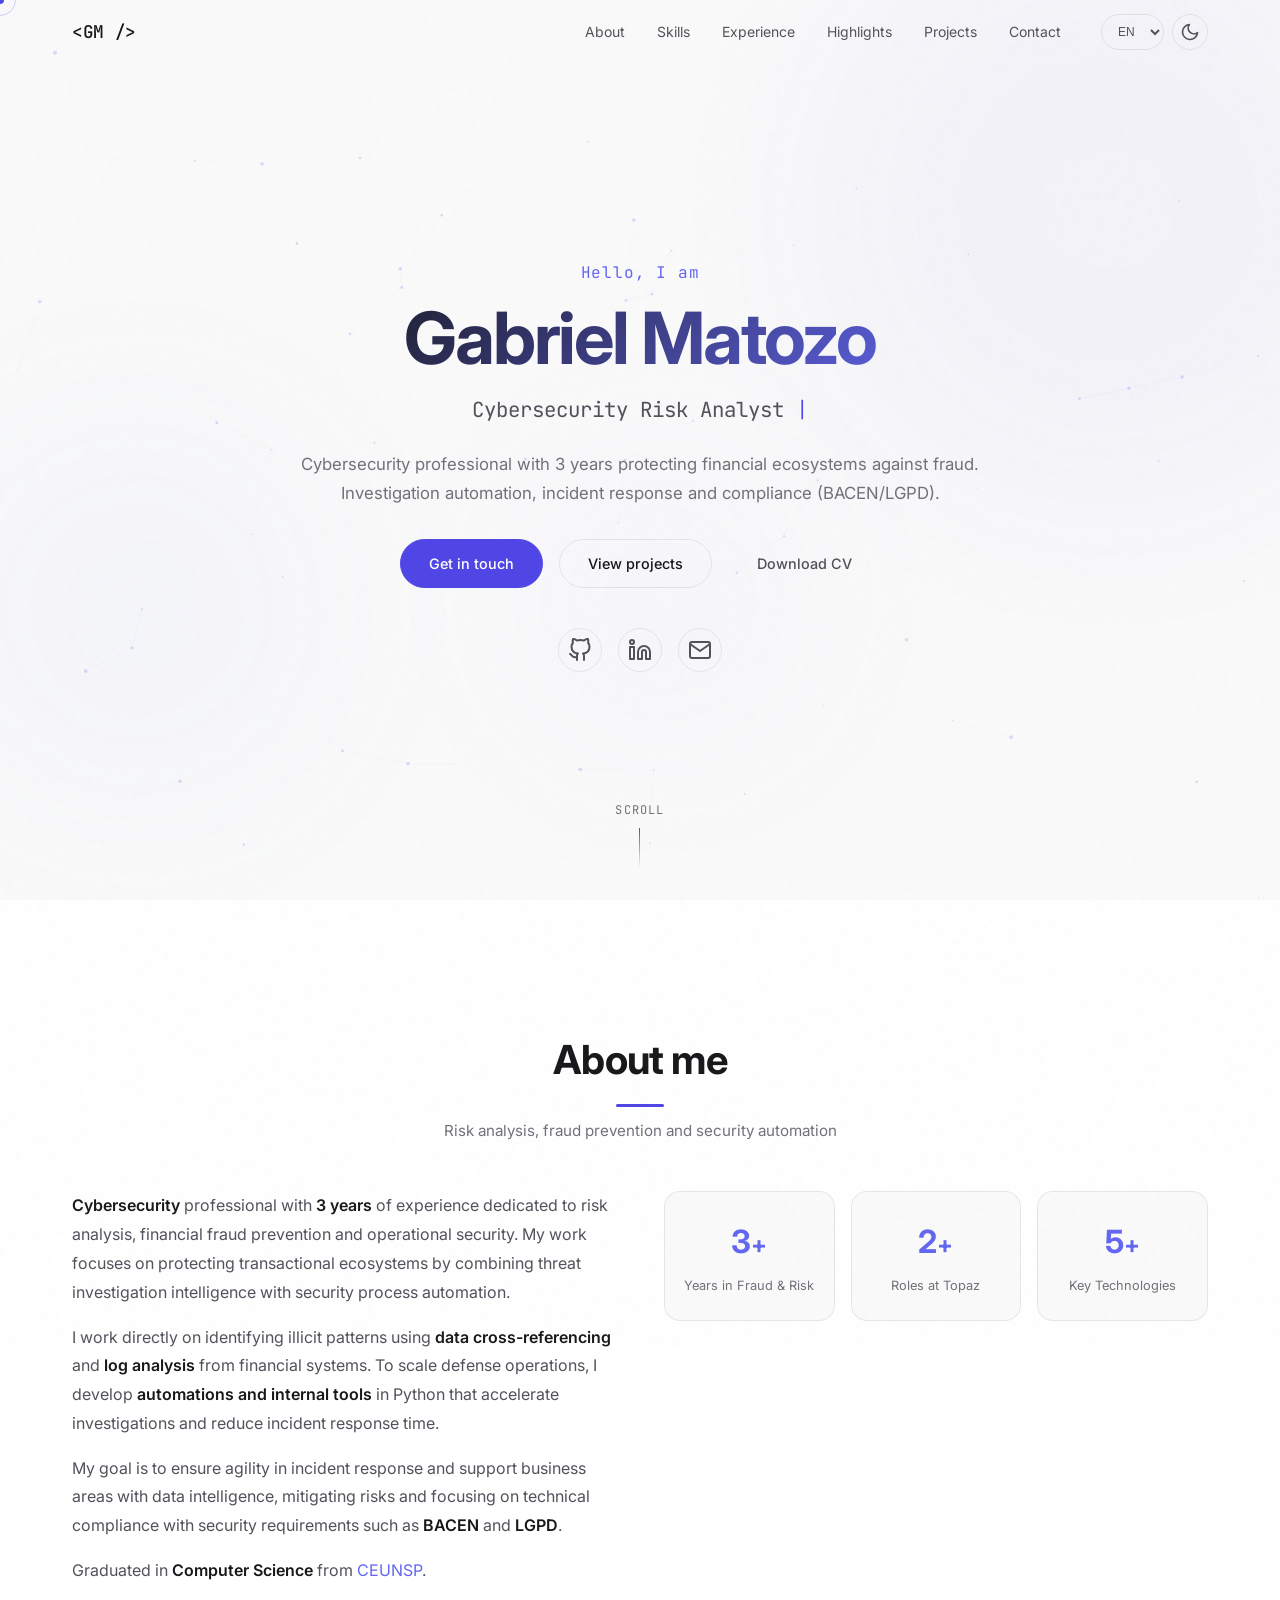
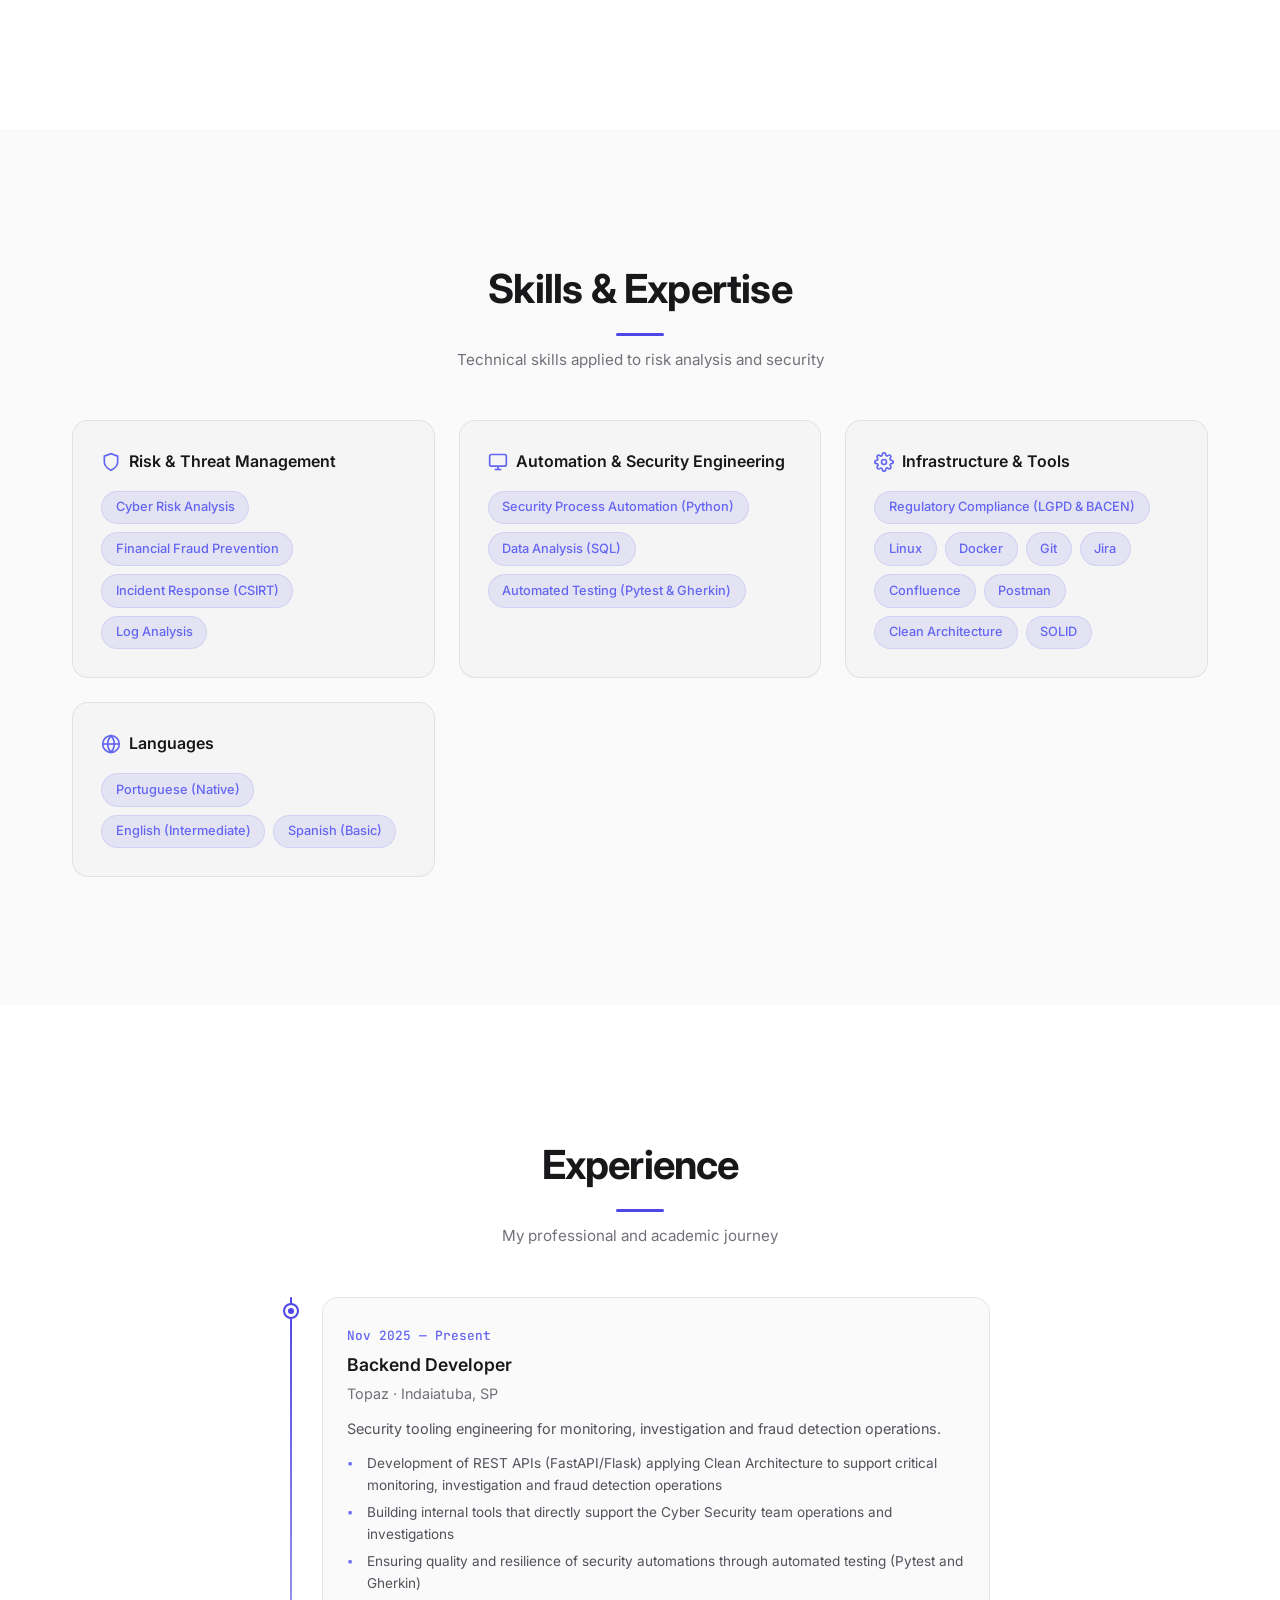
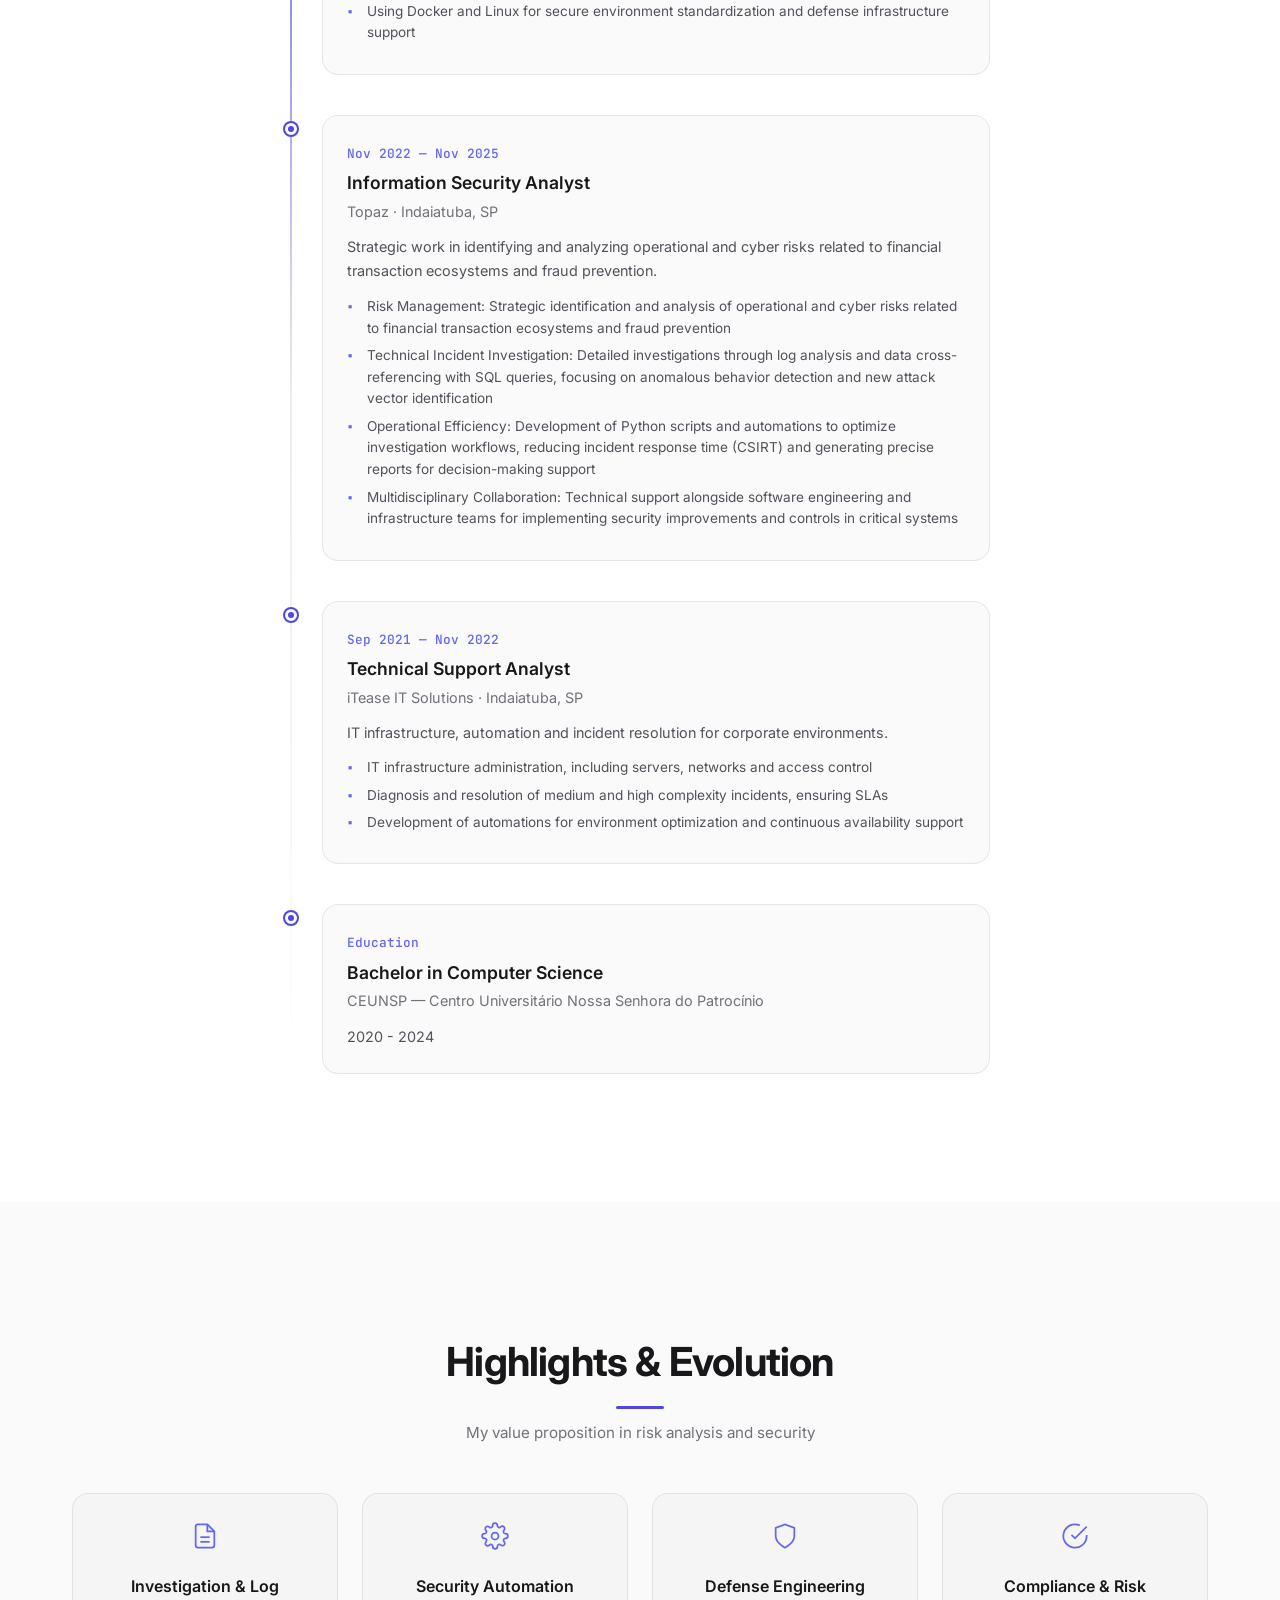
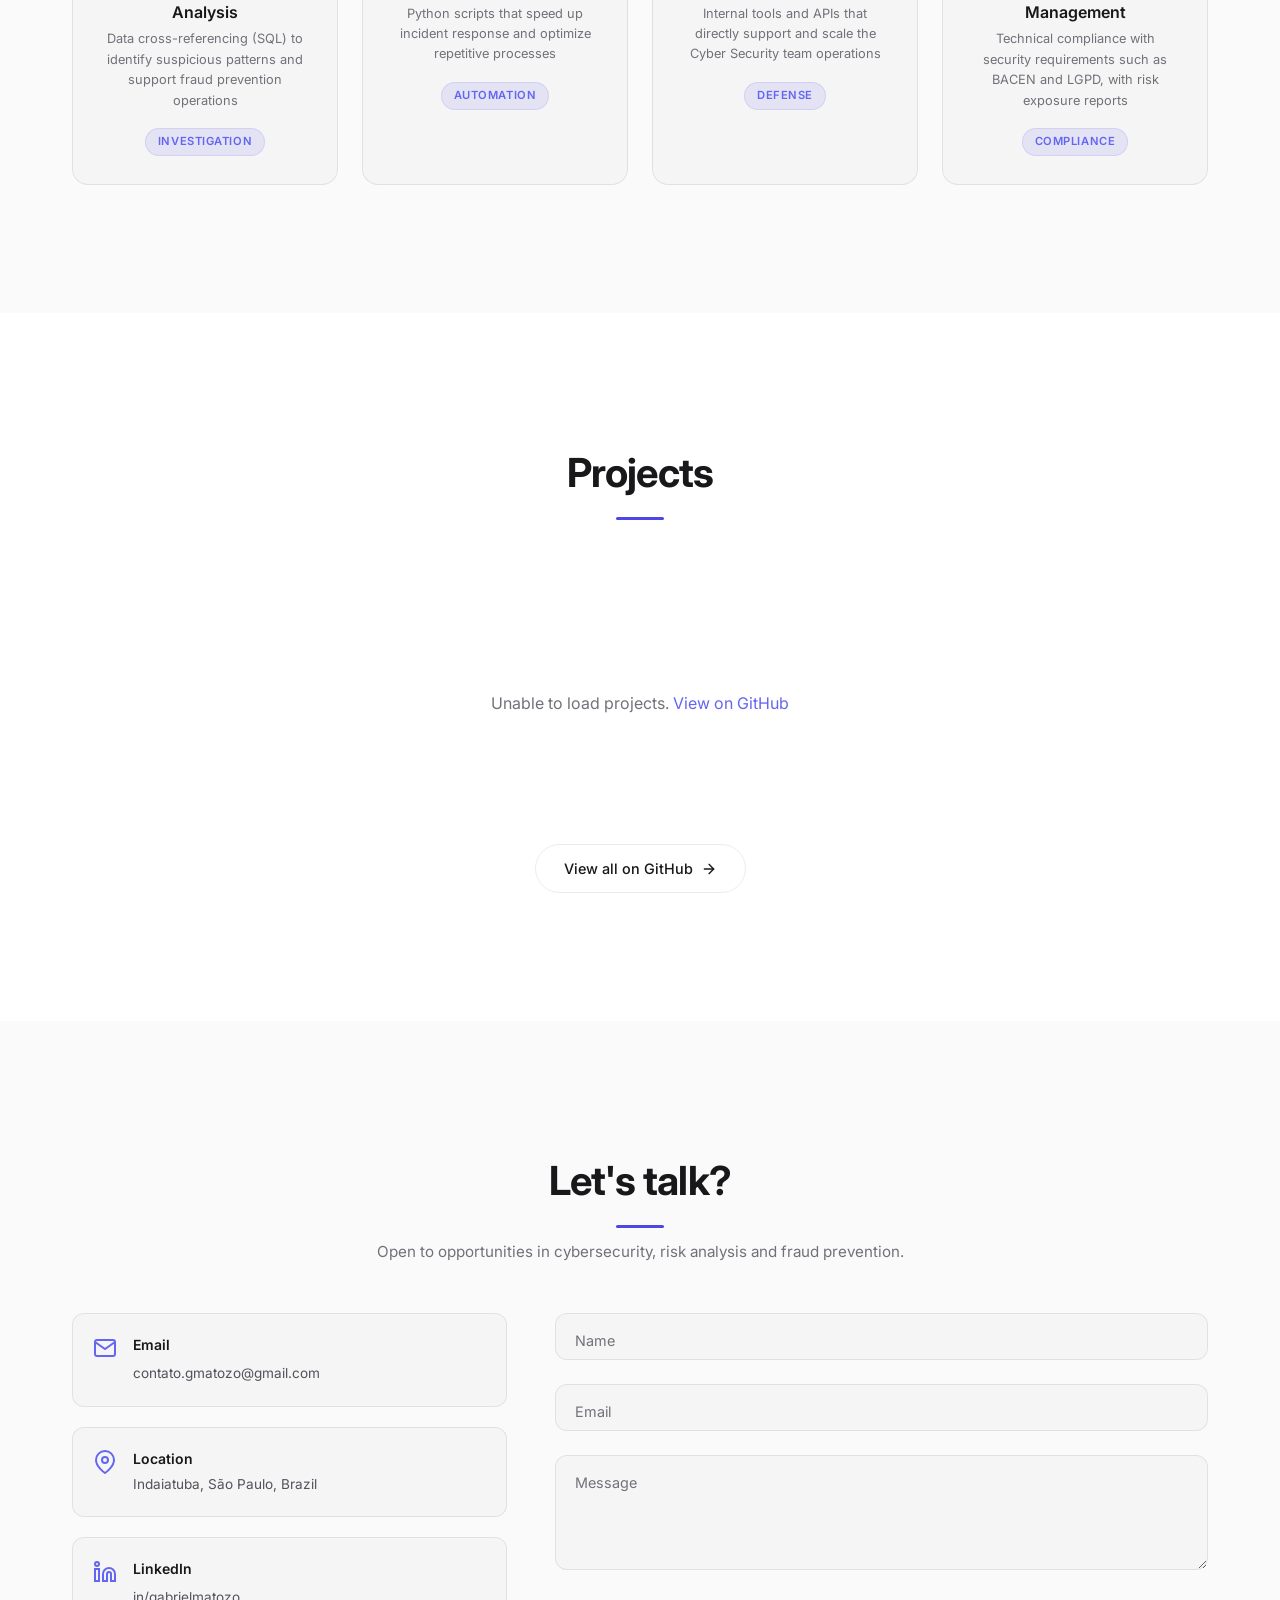
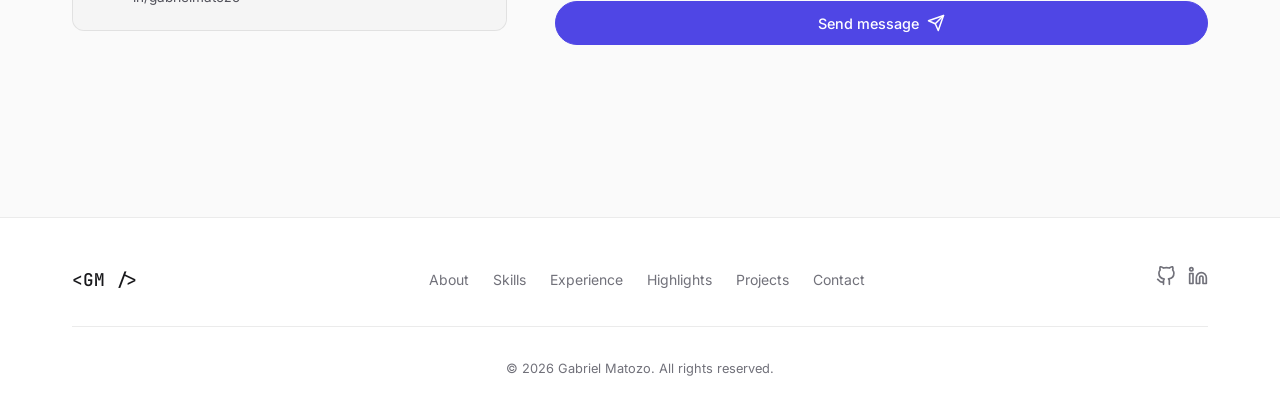
==== commit c07e4bb5: "feat: acessibilidade, performance e cleanup - prefers-reduced-motion: desliga animações p/ usuários " ====
--- a/index.html
+++ b/index.html
@@ -37,6 +37,7 @@
 </head>
 
 <body>
+    <a href="#hero" class="skip-link" data-i18n="skip_link">Pular para conteúdo</a>
     <div class="preloader" id="preloader">
     <div class="preloader__content">
       <span class="preloader__logo">&lt;GM /&gt;</span>
@@ -91,7 +92,7 @@
     <div class="hero__content">
       <p class="hero__greeting" data-i18n="hero_greeting">Olá, eu sou</p>
       <h1 class="hero__name">Gabriel Matozo</h1>
-      <div class="hero__typing-wrapper">
+      <div class="hero__typing-wrapper" aria-hidden="true">
         <span id="typing-text"></span>
         <span class="hero__cursor">|</span>
       </div>
@@ -100,7 +101,7 @@
       <div class="hero__actions">
         <a href="#contact" class="btn btn--primary" data-i18n="hero_contact">Entre em contato</a>
         <a href="#projects" class="btn btn--outline" data-i18n="hero_projects">Ver projetos</a>
-        <a href="#" id="cv-download-btn" class="btn btn--ghost" data-i18n="hero_cv">Download CV</a>
+        <a href="/assets/docs/gabriel-matozo-cv.pdf" id="cv-download-btn" class="btn btn--ghost" data-i18n="hero_cv" target="_blank" rel="noopener noreferrer">Download CV</a>
       </div>
       <div class="hero__social">
         <a href="https://github.com/gabrielmatozo" target="_blank" rel="noopener noreferrer" aria-label="GitHub" class="hero__social-link">
@@ -407,7 +408,7 @@
             <span data-i18n="form_submit">Enviar mensagem</span>
             <svg viewBox="0 0 24 24" width="18" height="18" fill="none" stroke="currentColor" stroke-width="2" stroke-linecap="round" stroke-linejoin="round"><line x1="22" y1="2" x2="11" y2="13"/><polygon points="22 2 15 22 11 13 2 9 22 2"/></svg>
           </button>
-          <p class="form-status" id="form-status"></p>
+          <p class="form-status" id="form-status" aria-live="polite"></p>
         </form>
       </div>
     </div>
--- a/assets/css/styles.css
+++ b/assets/css/styles.css
@@ -40,7 +40,7 @@
   --bg-glass: rgba(255, 255, 255, 0.85);
   --text-primary: #18181b;
   --text-secondary: #52525b;
-  --text-muted: #a1a1aa;
+  --text-muted: #71717a;
   --accent: #4f46e5;
   --accent-light: #6366f1;
   --accent-glow: rgba(79, 70, 229, 0.1);
@@ -1025,12 +1025,6 @@
 }
 
 
-.section:nth-of-type(even) .form-group input:focus ~ label,
-.section:nth-of-type(even) .form-group input:not(:placeholder-shown) ~ label,
-.section:nth-of-type(even) .form-group textarea:focus ~ label,
-.section:nth-of-type(even) .form-group textarea:not(:placeholder-shown) ~ label {
-  background: var(--bg-secondary);
-}
 
 
 .form-group input::placeholder,
@@ -1600,4 +1594,37 @@
     --container-max: 1400px;
   }
 }
+
+@media (prefers-reduced-motion: reduce) {
+  *, *::before, *::after {
+    animation-duration: 0.01ms !important;
+    animation-iteration-count: 1 !important;
+    transition-duration: 0.01ms !important;
+    scroll-behavior: auto !important;
+  }
+
+  .cursor, .cursor-follower {
+    display: none !important;
+  }
+}
+
+.skip-link {
+  position: absolute;
+  top: -100%;
+  left: 1rem;
+  z-index: 10000;
+  padding: 0.75rem 1.5rem;
+  background: var(--accent);
+  color: #fff;
+  font-family: var(--font-sans);
+  font-size: 0.9rem;
+  font-weight: 500;
+  border-radius: 0 0 var(--radius-md) var(--radius-md);
+  transition: top 0.2s ease;
+}
+
+.skip-link:focus {
+  top: 0;
+  outline: none;
+}
   
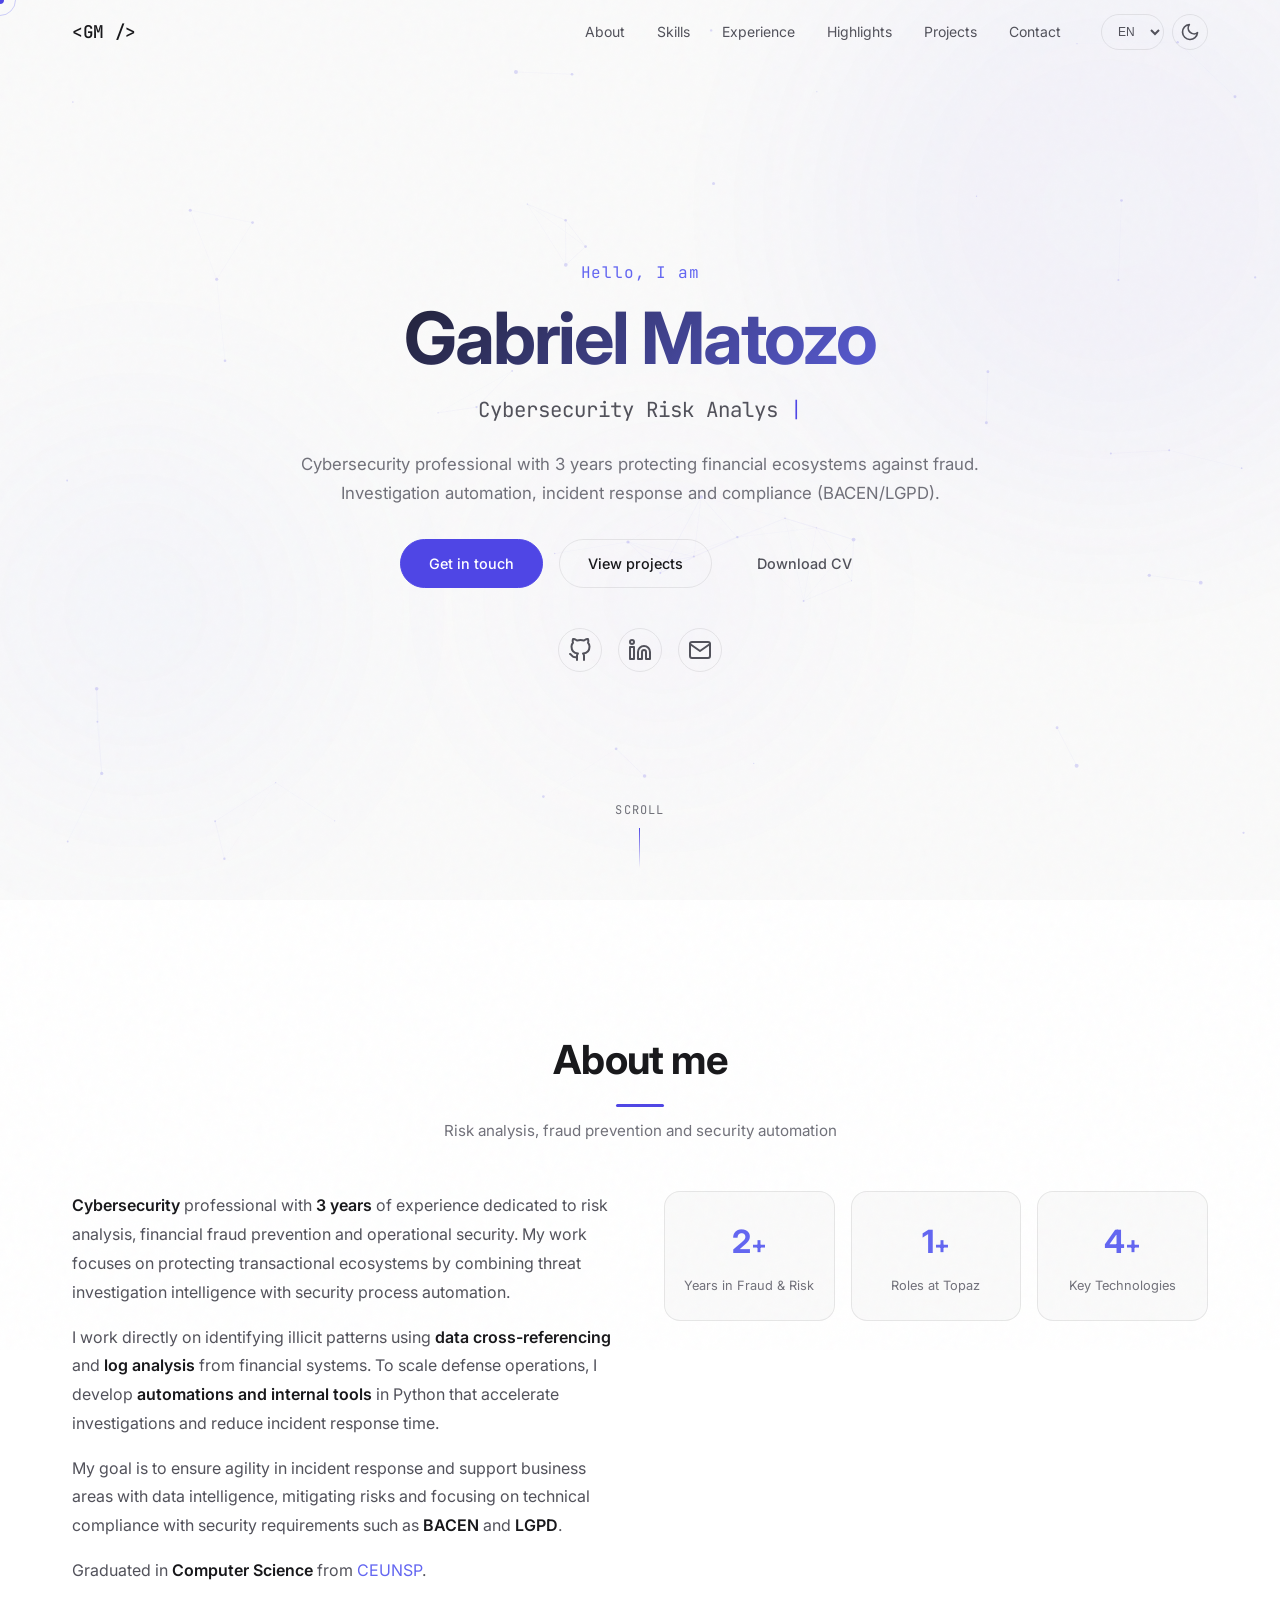
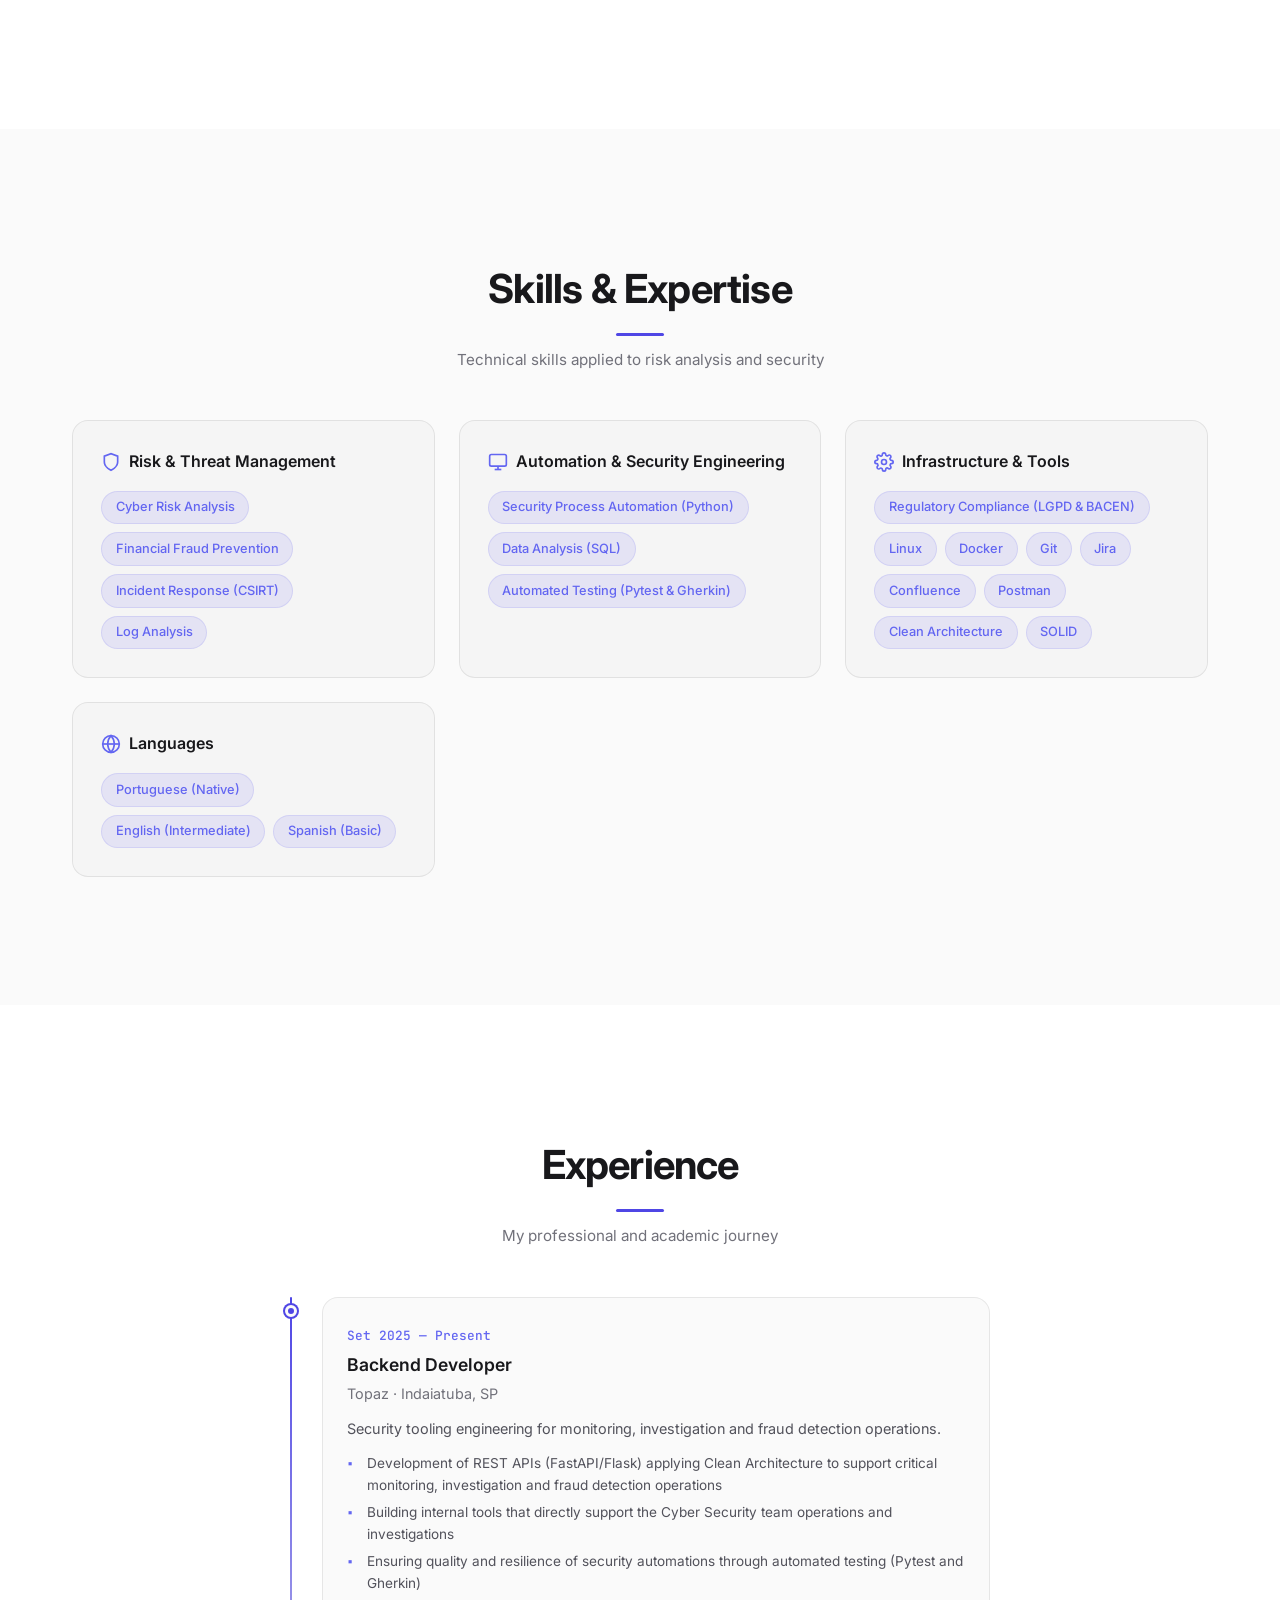
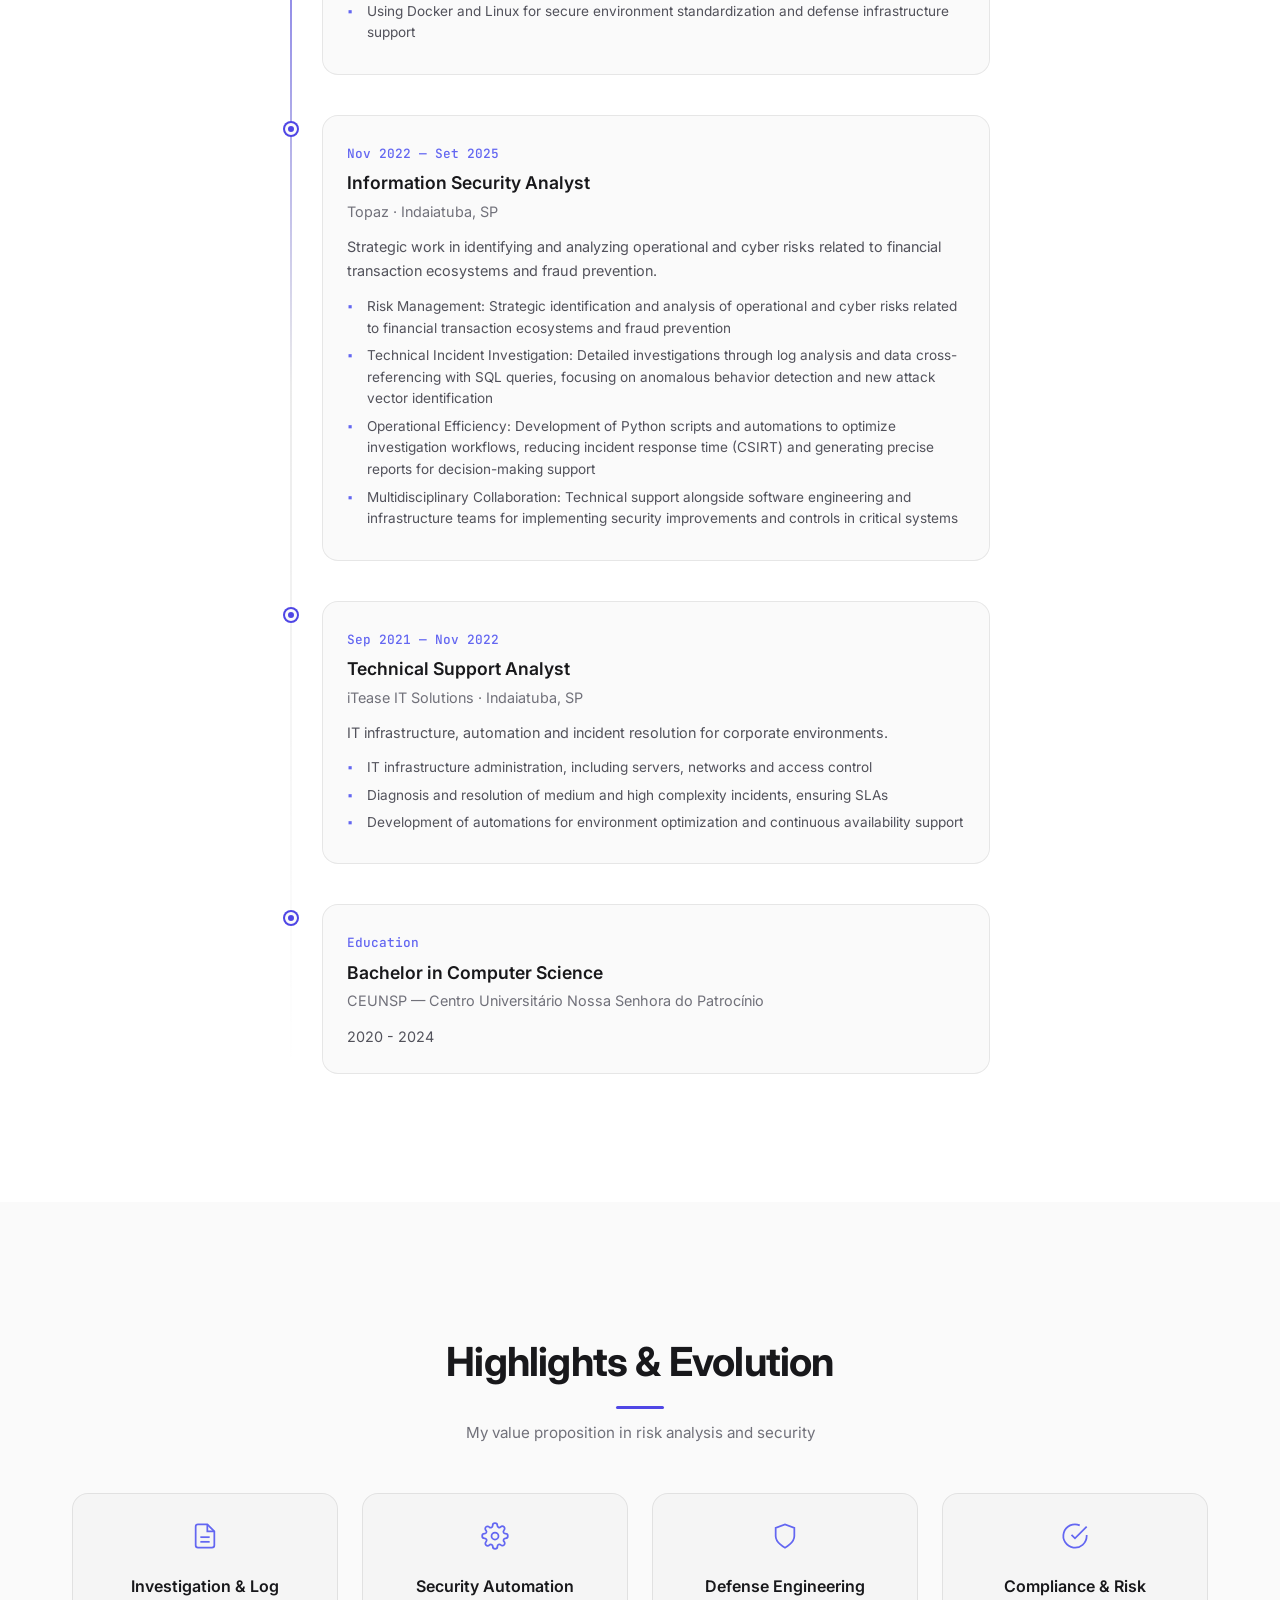
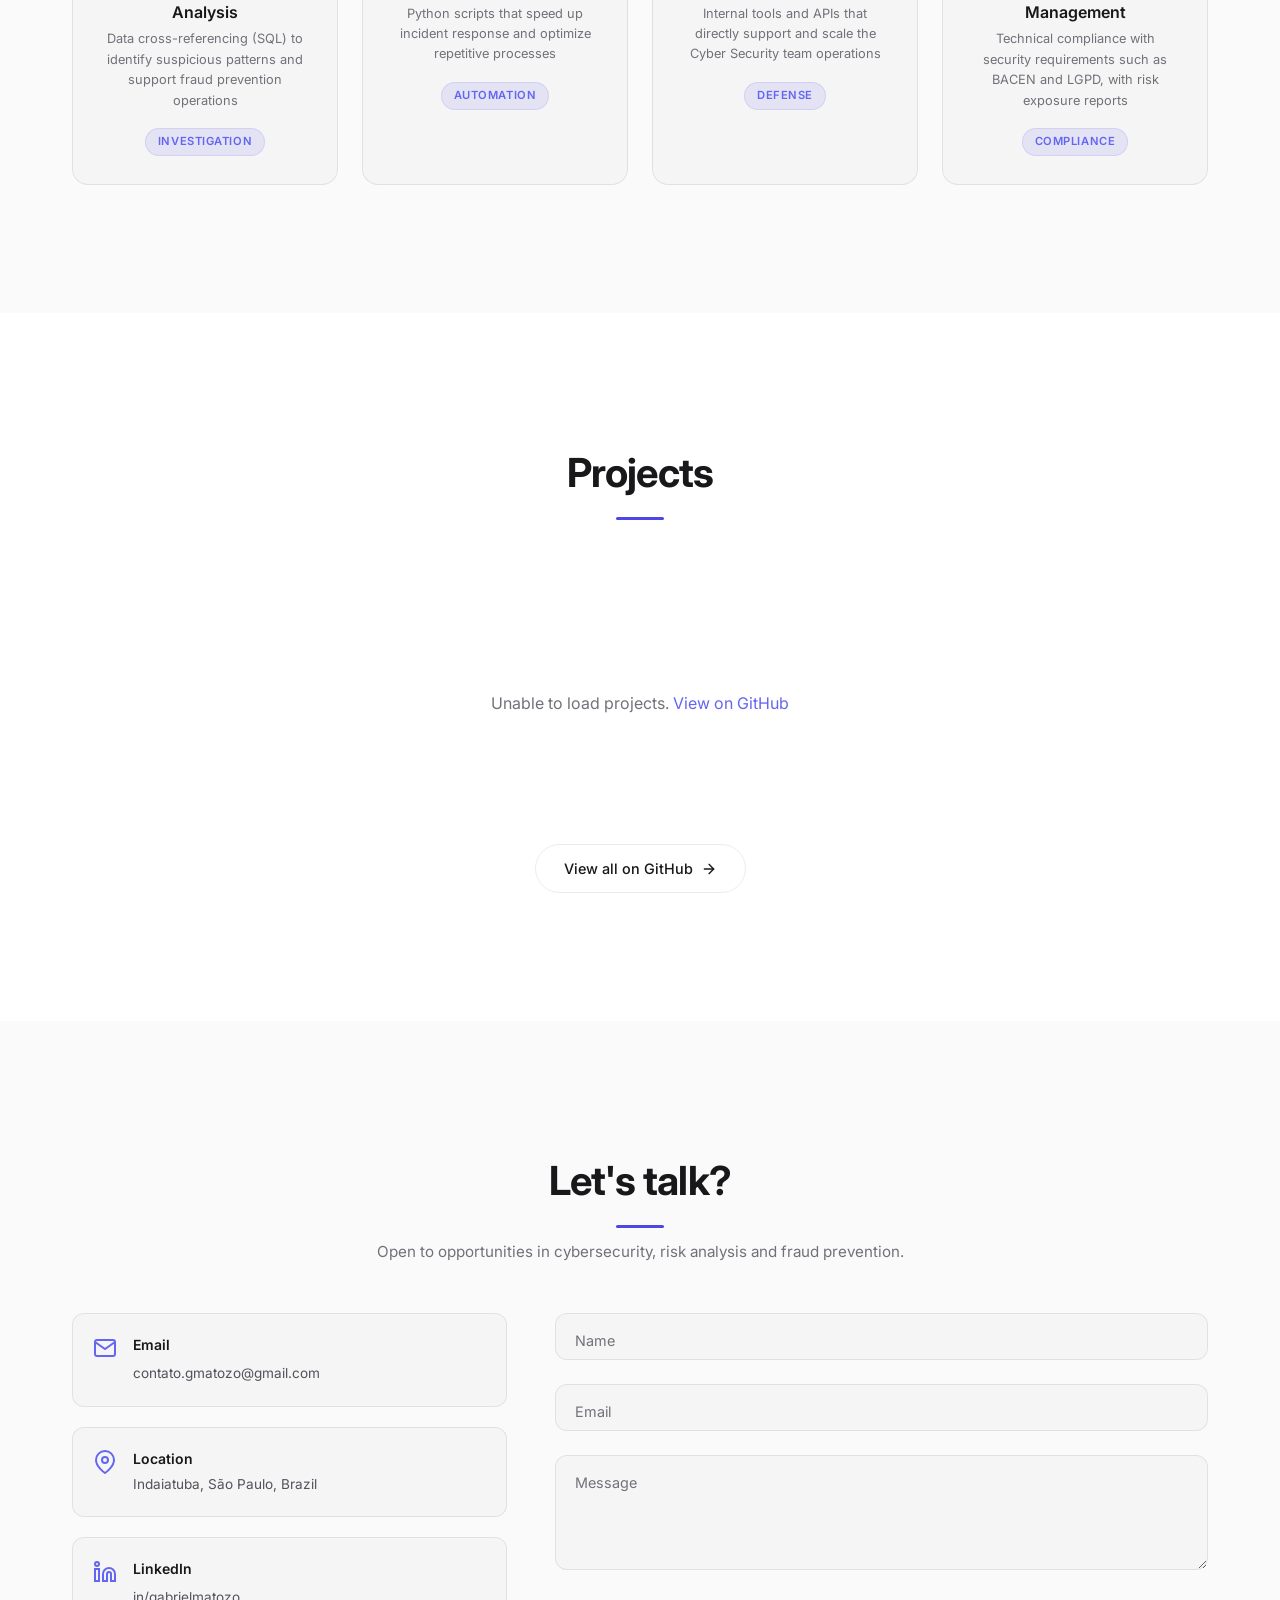
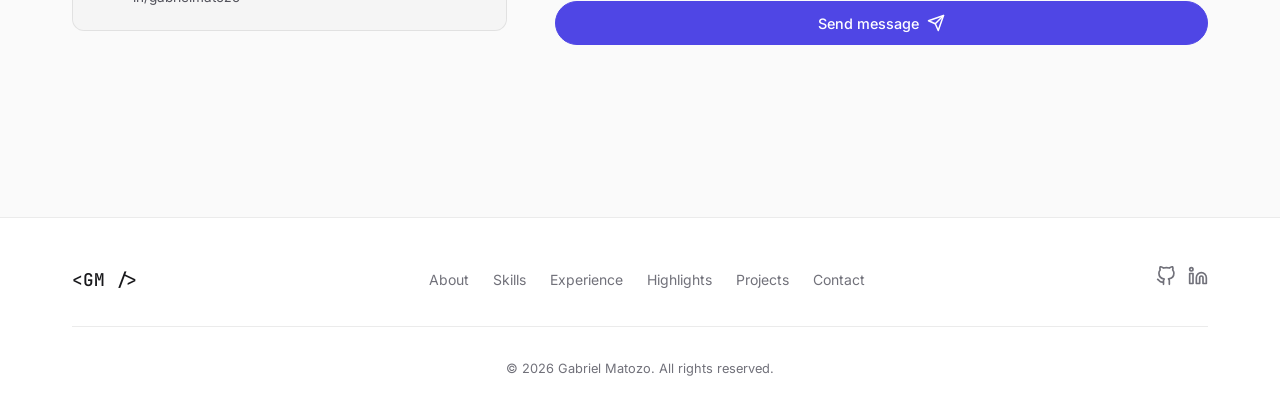
==== commit 531d0671: "corrige datas de experiência e atualiza currículo em PDF com telefone" ====
--- a/index.html
+++ b/index.html
@@ -240,7 +240,7 @@
         <div class="timeline__item" data-reveal>
           <div class="timeline__marker"></div>
           <div class="timeline__content">
-            <span class="timeline__date" data-i18n="exp1_date">Nov 2025 — Presente</span>
+            <span class="timeline__date" data-i18n="exp1_date">Set 2025 — Presente</span>
             <h3 class="timeline__title" data-i18n="exp1_title">Desenvolvedor Backend</h3>
             <p class="timeline__company" data-i18n="exp1_company">Topaz · Indaiatuba, SP</p>
             <p class="timeline__description" data-i18n="exp1_desc">
@@ -257,7 +257,7 @@
         <div class="timeline__item" data-reveal>
           <div class="timeline__marker"></div>
           <div class="timeline__content">
-            <span class="timeline__date" data-i18n="exp2_date">Nov 2022 — Nov 2025</span>
+            <span class="timeline__date" data-i18n="exp2_date">Nov 2022 — Set 2025</span>
             <h3 class="timeline__title" data-i18n="exp2_title">Analista de Segurança da Informação</h3>
             <p class="timeline__company" data-i18n="exp2_company">Topaz · Indaiatuba, SP</p>
             <p class="timeline__description" data-i18n="exp2_desc">
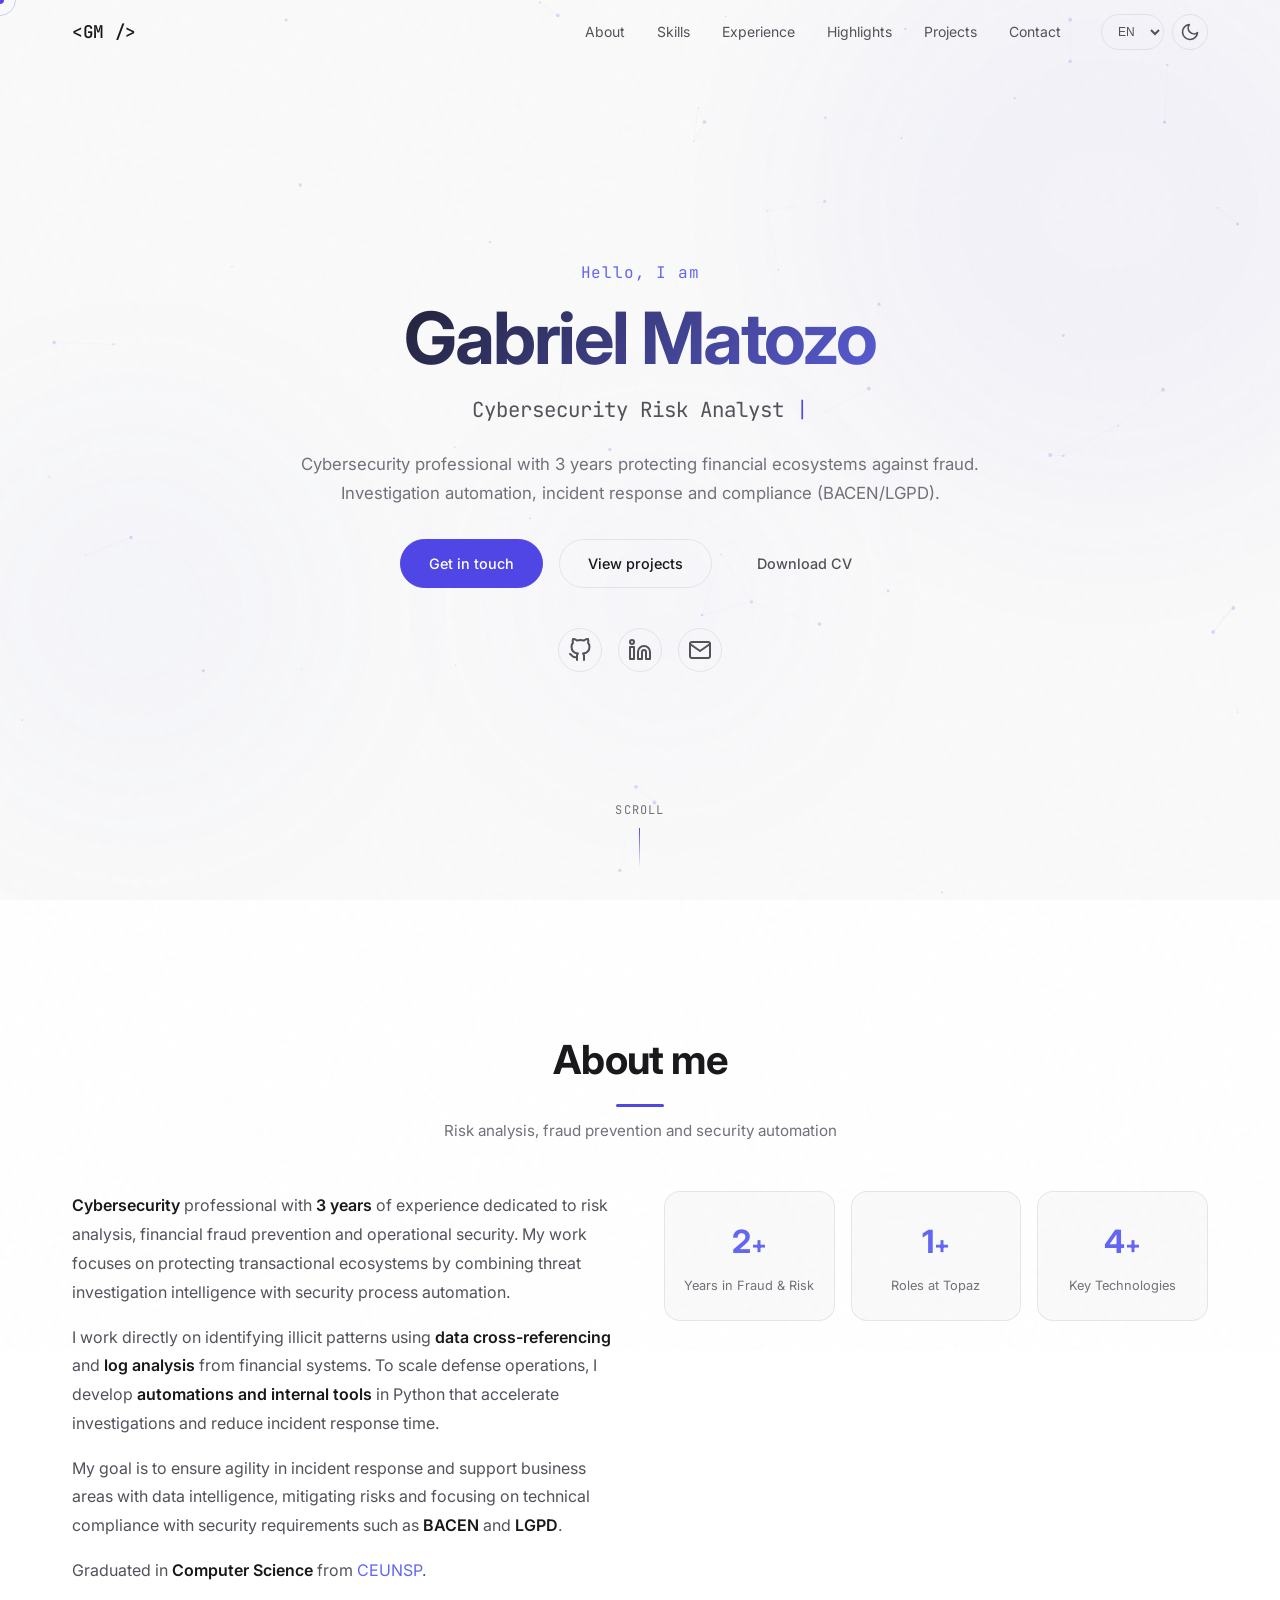
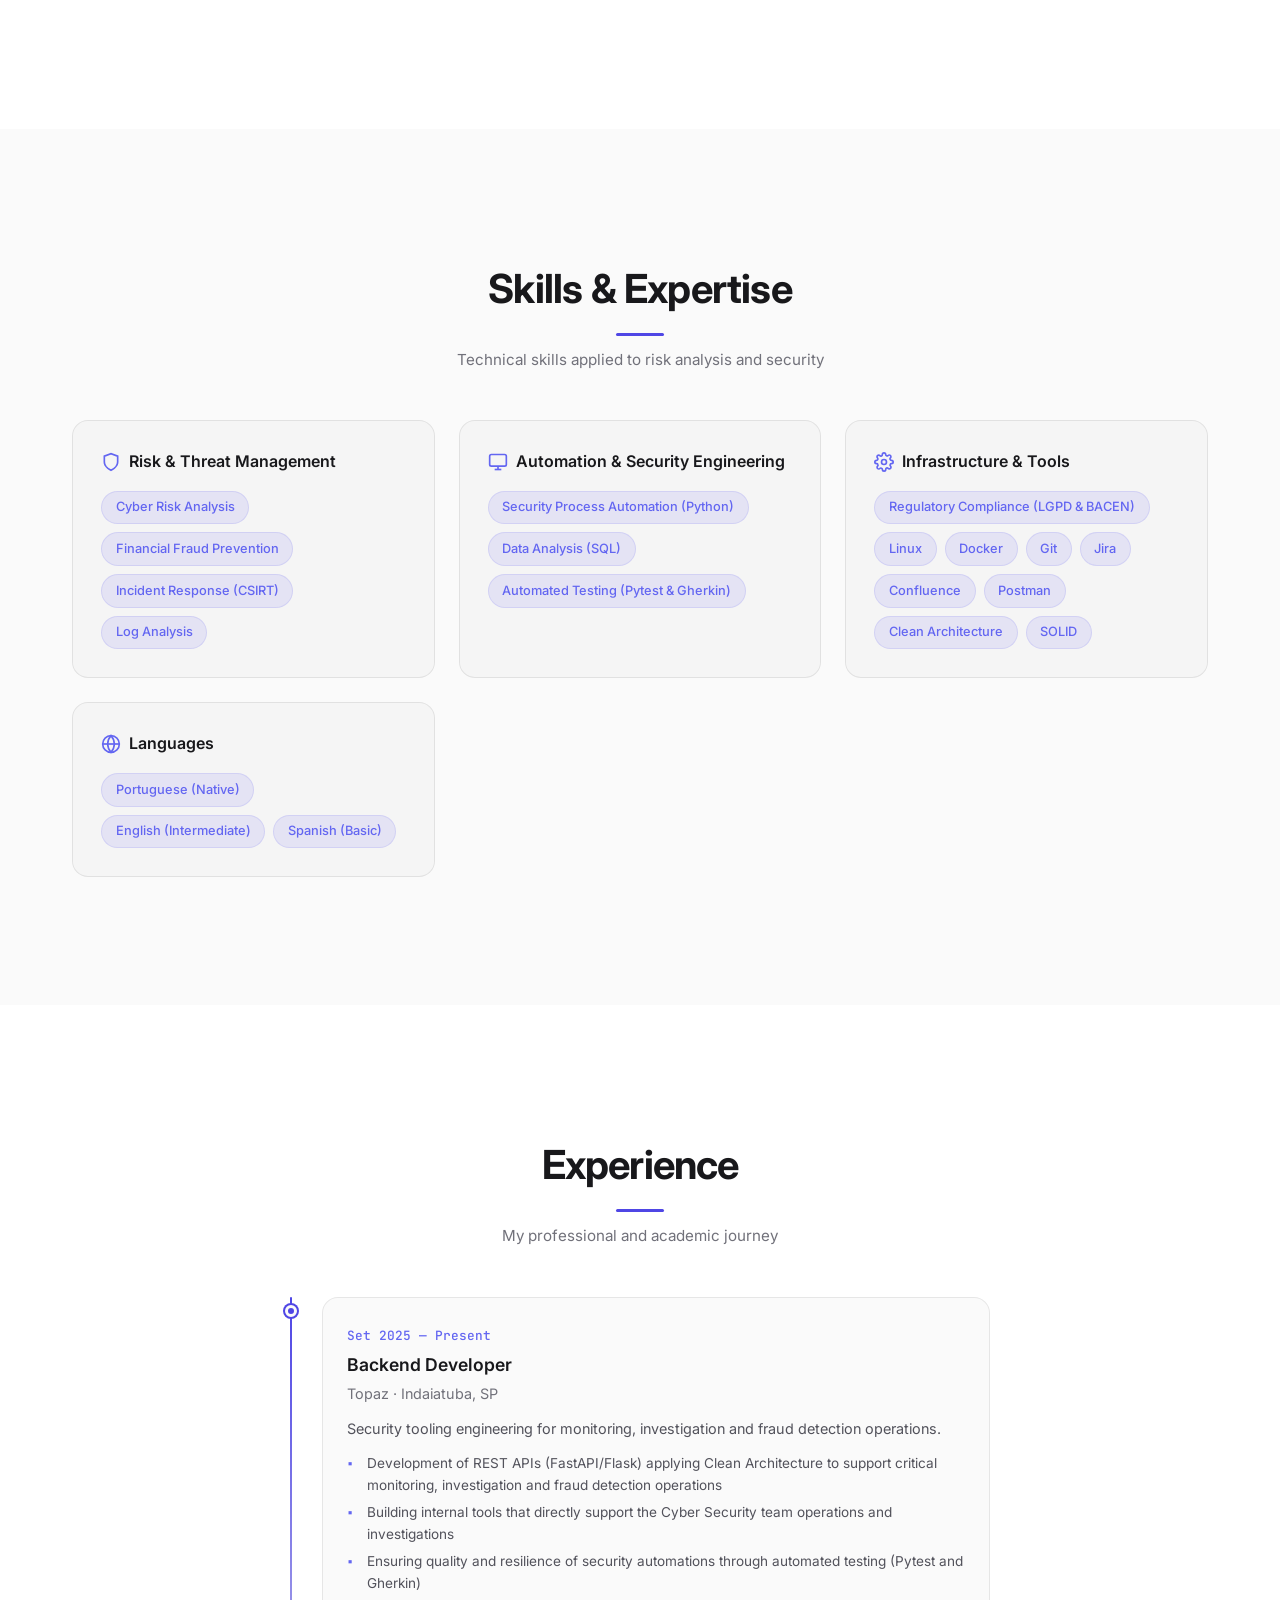
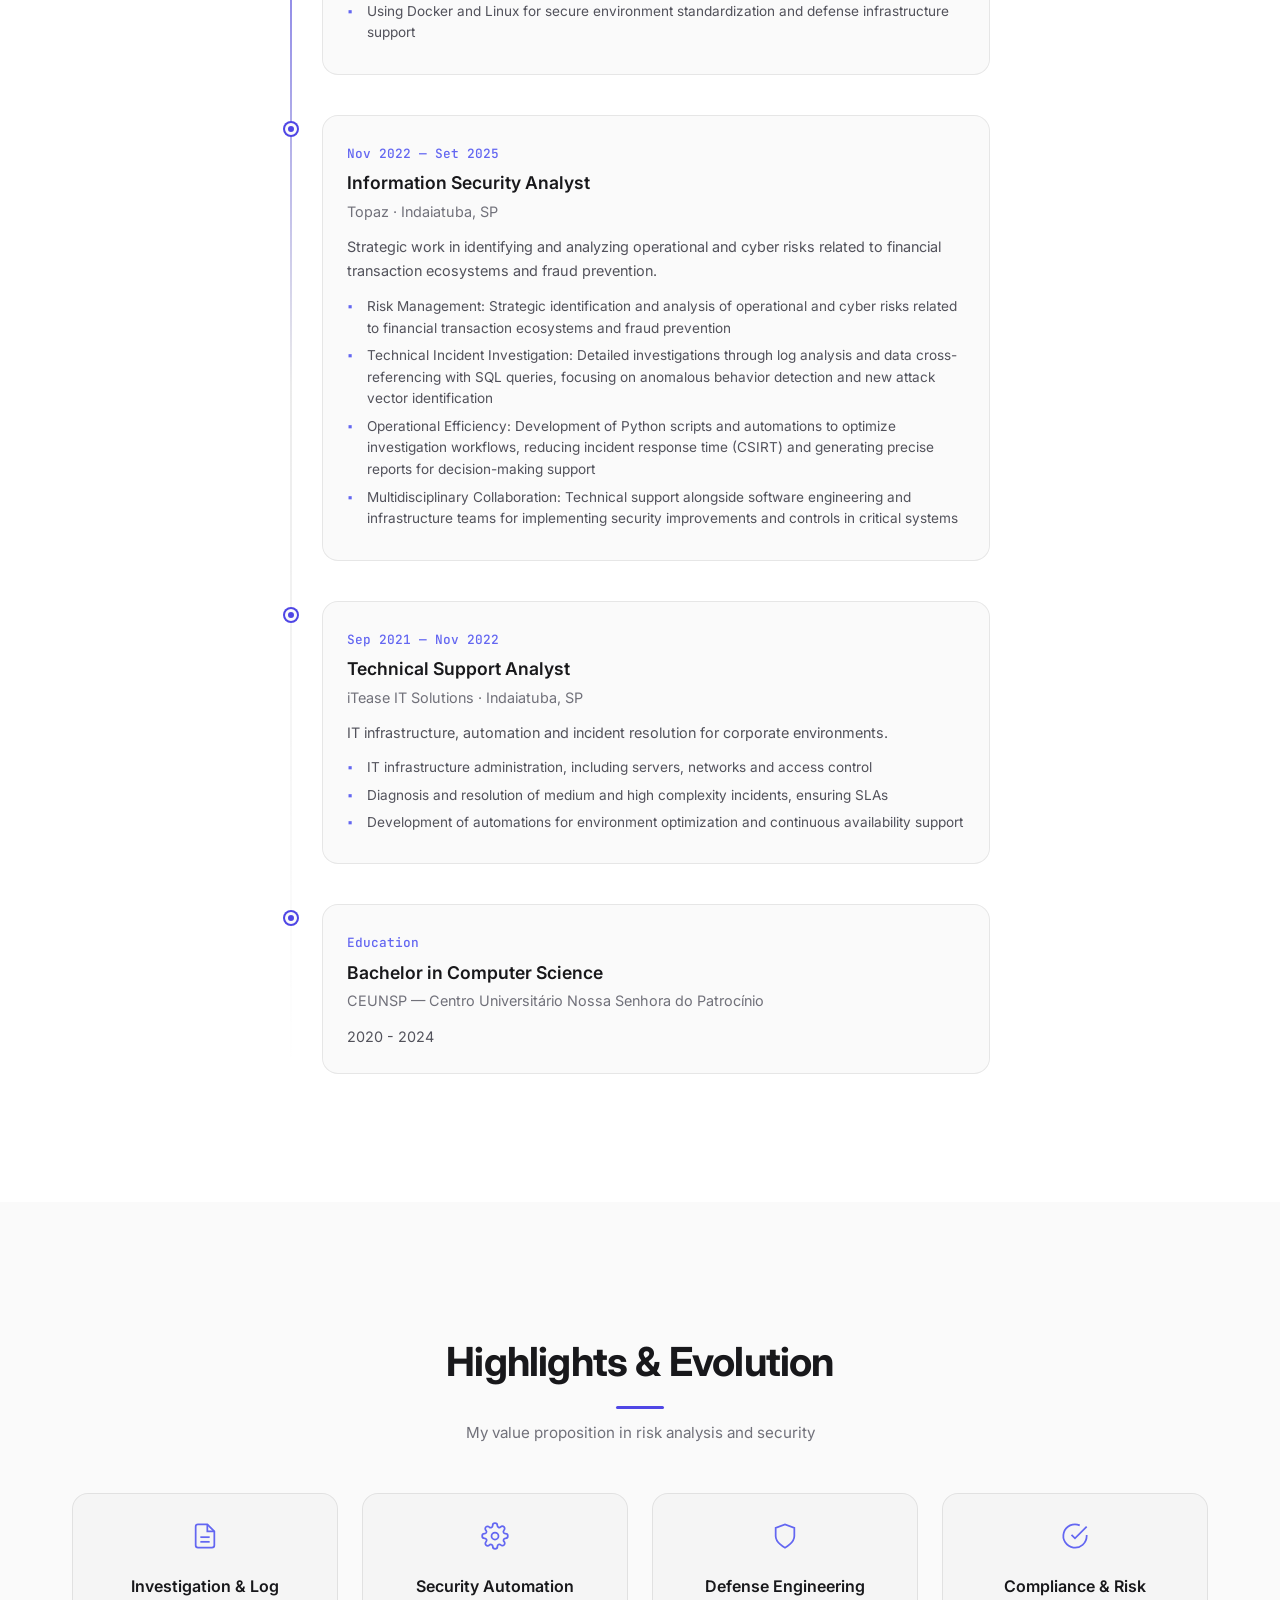
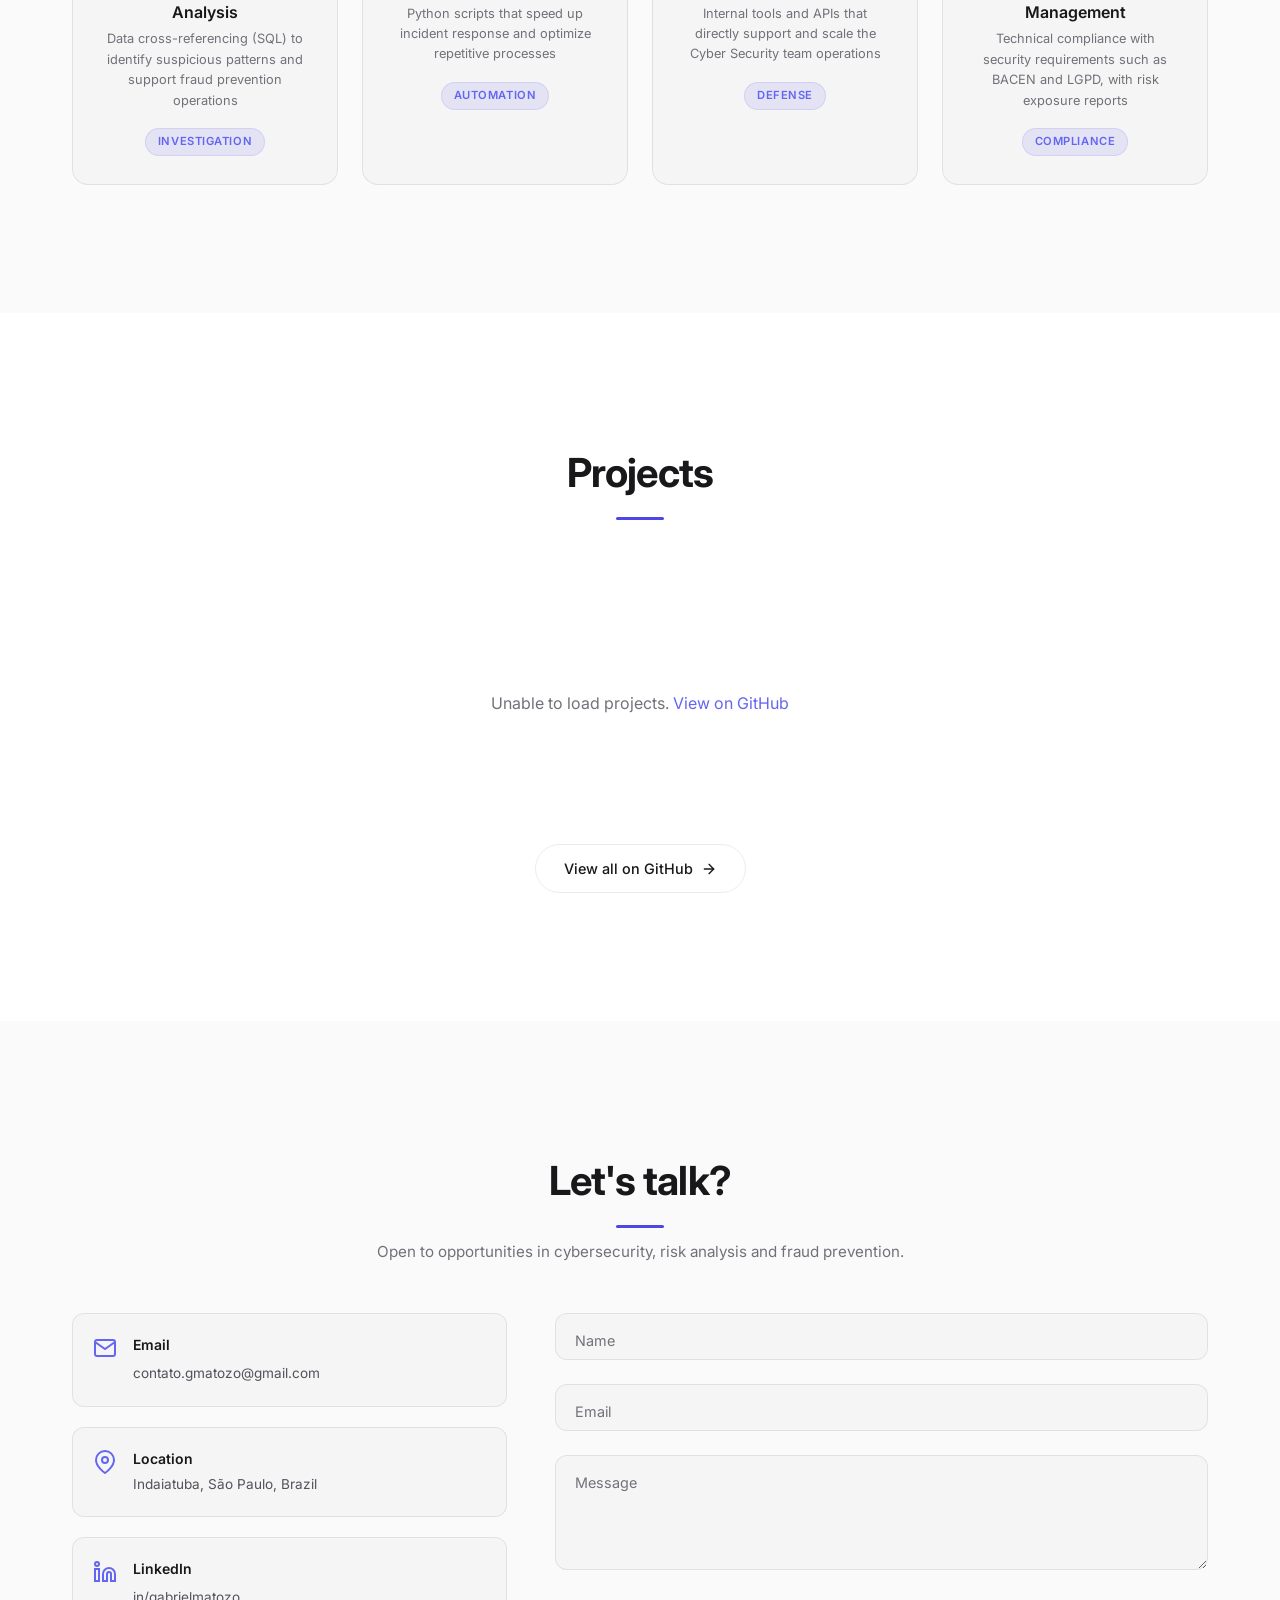
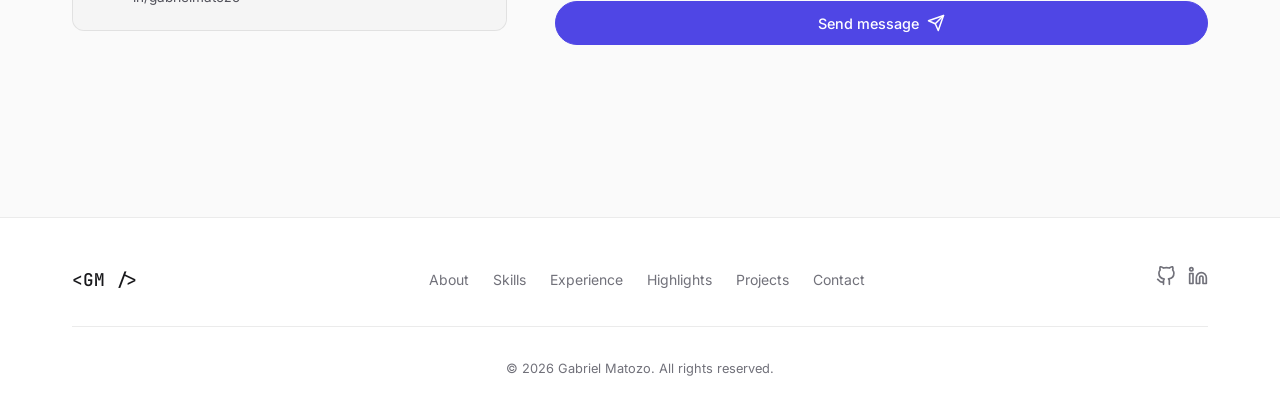
==== commit 4fabdb4e: "seo: título otimizado, JSON-LD Person/WebSite, twitter card e canonical" ====
--- a/index.html
+++ b/index.html
@@ -5,17 +5,80 @@
   <meta charset="UTF-8" />
   <meta name="viewport" content="width=device-width, initial-scale=1.0" />
   <meta name="author" content="Gabriel Matozo" />
-  <meta name="keywords" content="Gabriel Matozo, portfólio, cibersegurança, analista de riscos, prevenção a fraude, automação de segurança, resposta a incidentes, python, sql, BACEN, LGPD, compliance" />
-  <meta name="description" content="Gabriel Matozo — Analista de Riscos em Cibersegurança | Prevenção a Fraudes | Automação de Segurança | Resposta a Incidentes | Python, SQL | 3 anos de experiência." />
-
-  <meta property="og:title" content="Gabriel Matozo — Analista de Riscos em Cibersegurança" />
+  <meta name="description" content="Gabriel Matozo — Analista de Cibersegurança e Desenvolvedor Backend. Prevenção a fraudes, automação de segurança, resposta a incidentes e análise de risco em Python e SQL. Veja projetos e baixe o CV." />
+  <link rel="canonical" href="https://gabrielmatozo.github.io/" />
+
+  <meta property="og:title" content="Gabriel Matozo | Cibersegurança, Backend & Prevenção a Fraudes" />
   <meta property="og:description" content="Analista de Riscos em Cibersegurança | Prevenção a Fraudes | Automação de Segurança | Resposta a Incidentes | Python • SQL" />
   <meta property="og:type" content="website" />
   <meta property="og:url" content="https://gabrielmatozo.github.io" />
   <meta property="og:image" content="https://gabrielmatozo.github.io/assets/images/og-cover.png" />
+  <meta property="og:site_name" content="Gabriel Matozo" />
+  <meta property="og:locale" content="pt_BR" />
+  <meta property="og:locale:alternate" content="en_US" />
+  <meta property="og:locale:alternate" content="es_ES" />
+  <meta name="twitter:card" content="summary_large_image" />
+  <meta name="twitter:title" content="Gabriel Matozo | Cibersegurança, Backend & Prevenção a Fraudes" />
+  <meta name="twitter:description" content="Analista de Cibersegurança e Backend Developer — prevenção a fraudes, automação de segurança e resposta a incidentes (Python/SQL)." />
+  <meta name="twitter:image" content="https://gabrielmatozo.github.io/assets/images/og-cover.png" />
   <meta name="robots" content="index, follow" />
 
-  <title>Gabriel Matozo — Portfólio</title>
+  <title>Gabriel Matozo | Cibersegurança, Backend & Prevenção a Fraudes</title>
+
+  <script type="application/ld+json">
+  {
+    "@context": "https://schema.org",
+    "@graph": [
+      {
+        "@type": "Person",
+        "@id": "https://gabrielmatozo.github.io/#person",
+        "name": "Gabriel Matozo",
+        "url": "https://gabrielmatozo.github.io/",
+        "image": "https://gabrielmatozo.github.io/assets/images/og-cover.png",
+        "jobTitle": "Analista de Cibersegurança e Desenvolvedor Backend",
+        "description": "Analista de Cibersegurança e Backend Developer focado em prevenção a fraudes, automação de segurança e resposta a incidentes com Python e SQL.",
+        "address": {
+          "@type": "PostalAddress",
+          "addressLocality": "Indaiatuba",
+          "addressRegion": "SP",
+          "addressCountry": "BR"
+        },
+        "alumniOf": {
+          "@type": "CollegeOrUniversity",
+          "name": "CEUNSP — Centro Universitário Nossa Senhora do Patrocínio"
+        },
+        "worksFor": {
+          "@type": "Organization",
+          "name": "Topaz"
+        },
+        "knowsAbout": [
+          "Cibersegurança",
+          "Prevenção a Fraudes Financeiras",
+          "Análise de Riscos",
+          "Resposta a Incidentes (CSIRT)",
+          "Automação de Segurança",
+          "LGPD",
+          "BACEN",
+          "Python",
+          "SQL"
+        ],
+        "knowsLanguage": ["pt-BR", "en", "es"],
+        "sameAs": [
+          "https://github.com/gabrielmatozo",
+          "https://www.linkedin.com/in/gabrielmatozo/"
+        ]
+      },
+      {
+        "@type": "WebSite",
+        "@id": "https://gabrielmatozo.github.io/#website",
+        "url": "https://gabrielmatozo.github.io/",
+        "name": "Gabriel Matozo — Cibersegurança & Backend",
+        "description": "Portfólio de Gabriel Matozo: cibersegurança, prevenção a fraudes, automação de segurança e desenvolvimento backend.",
+        "inLanguage": "pt-BR"
+      }
+    ]
+  }
+  </script>
 
   <link rel="preconnect" href="https://fonts.googleapis.com" />
   <link rel="preconnect" href="https://fonts.gstatic.com" crossorigin />
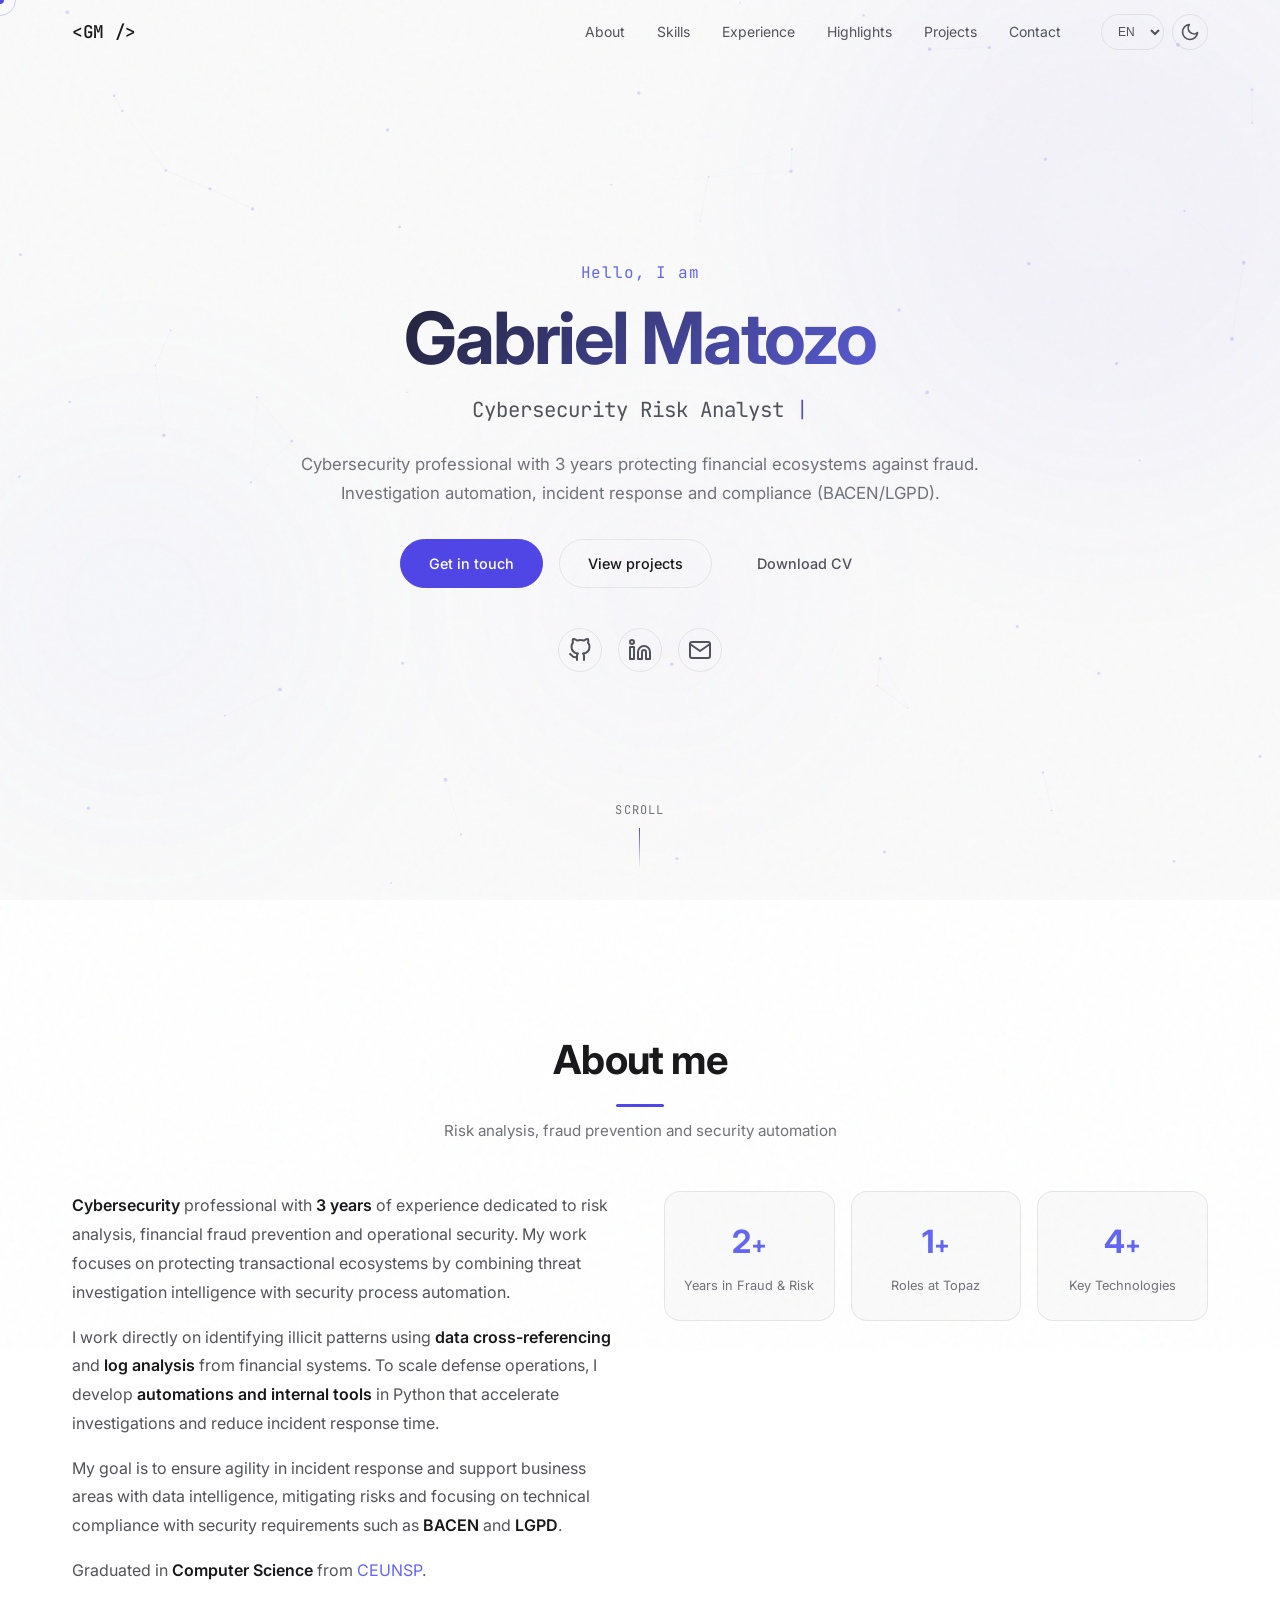
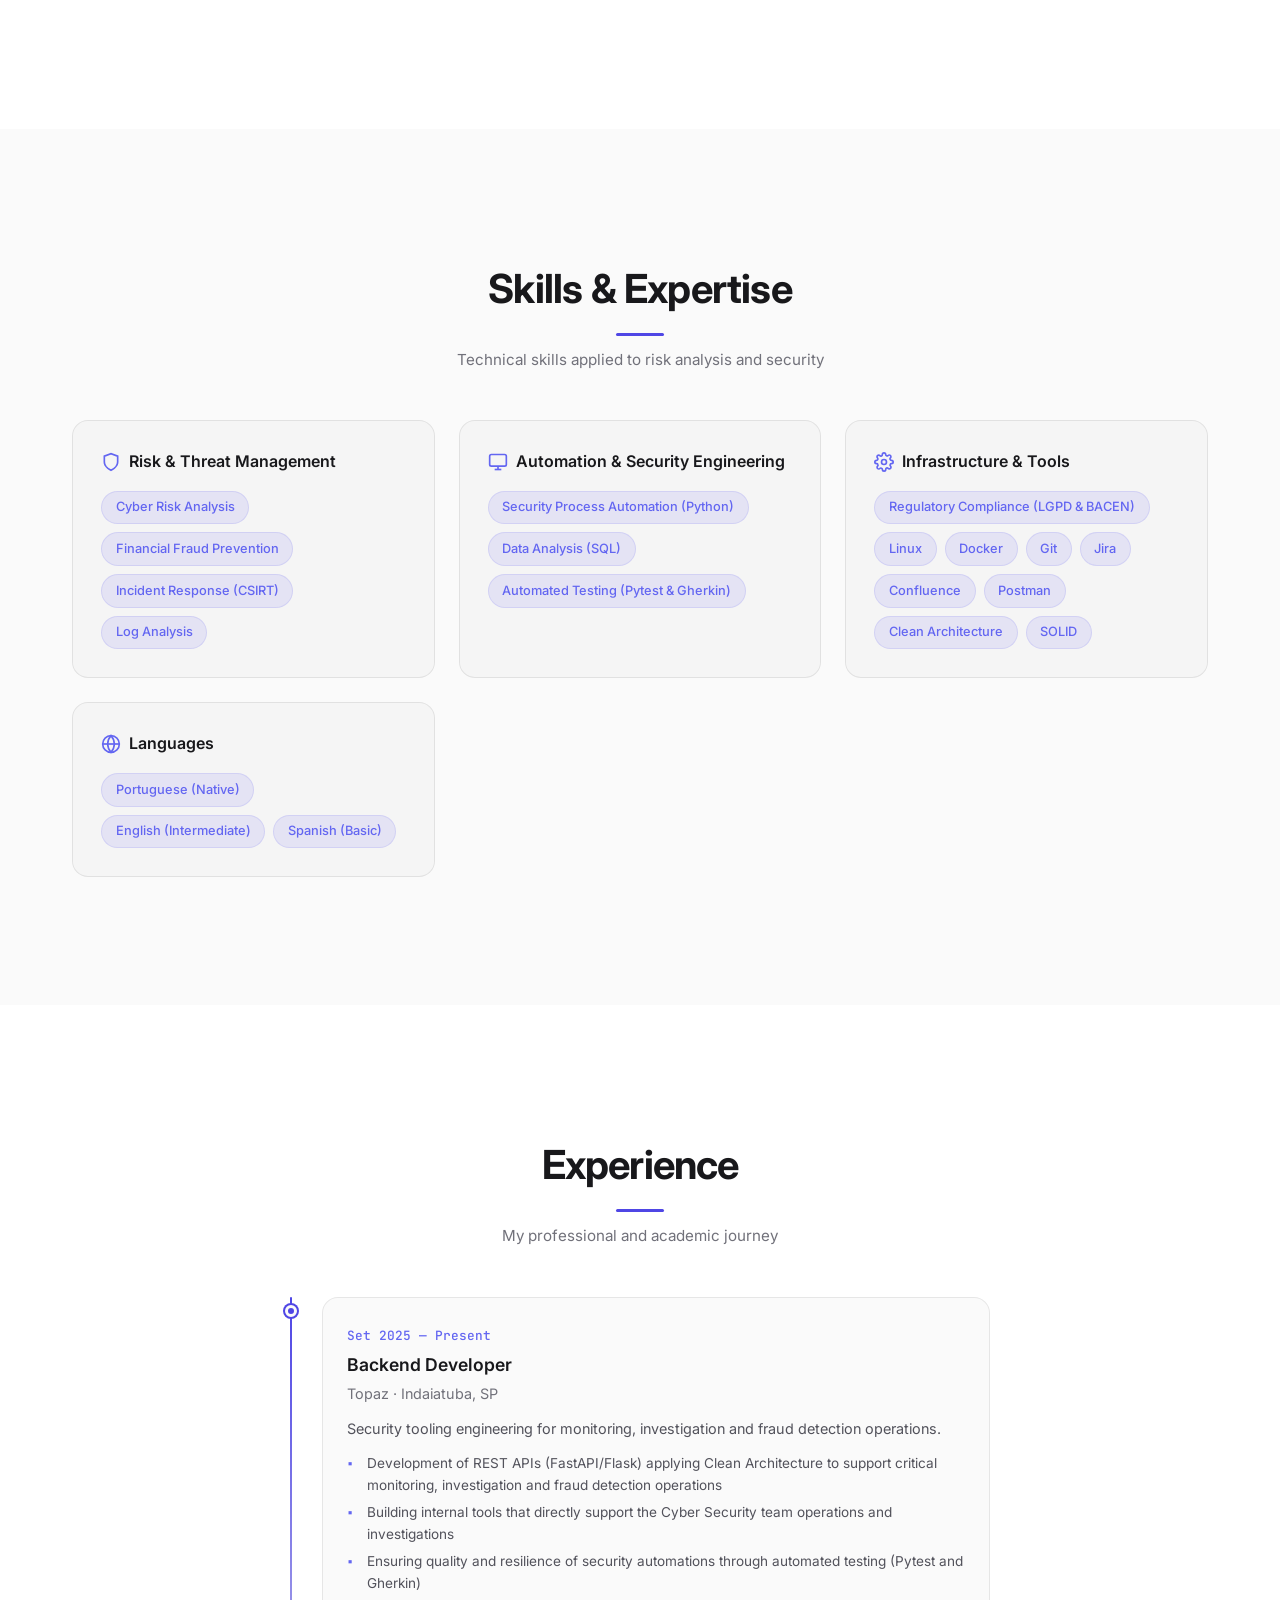
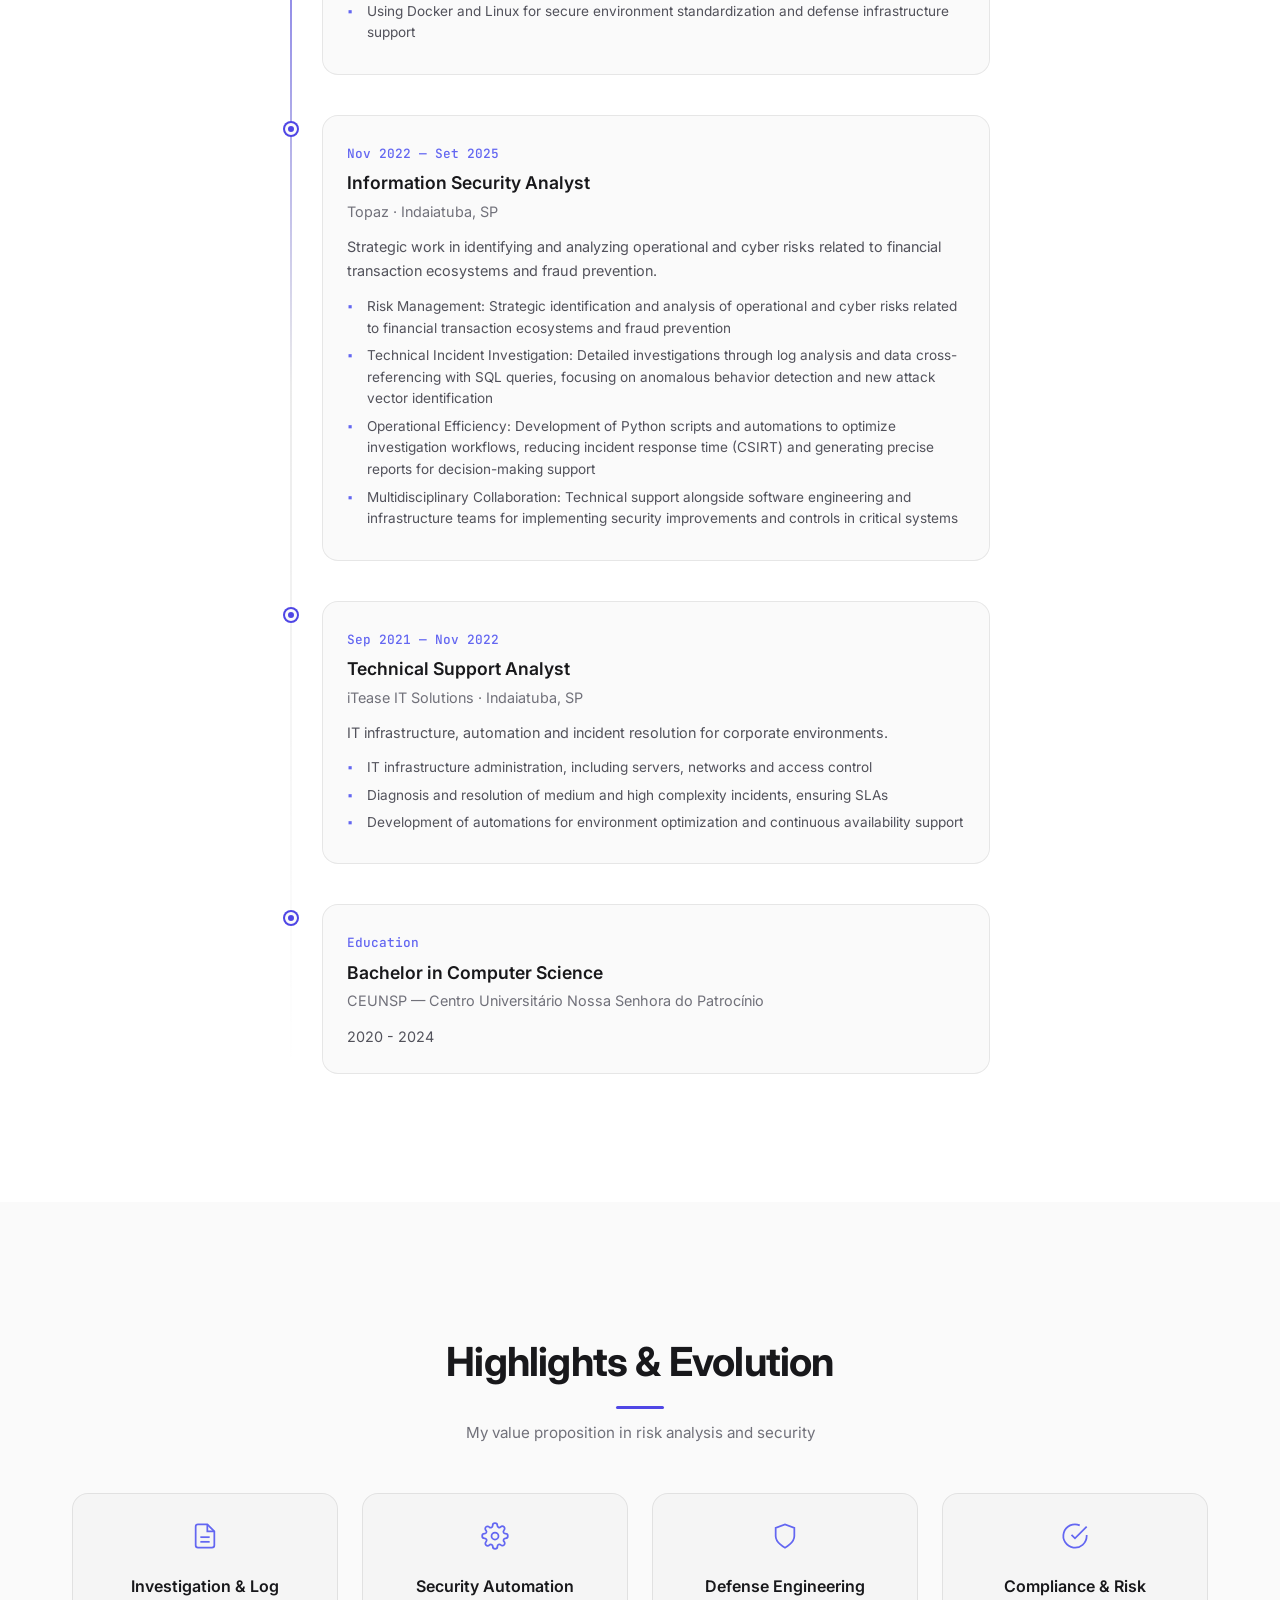
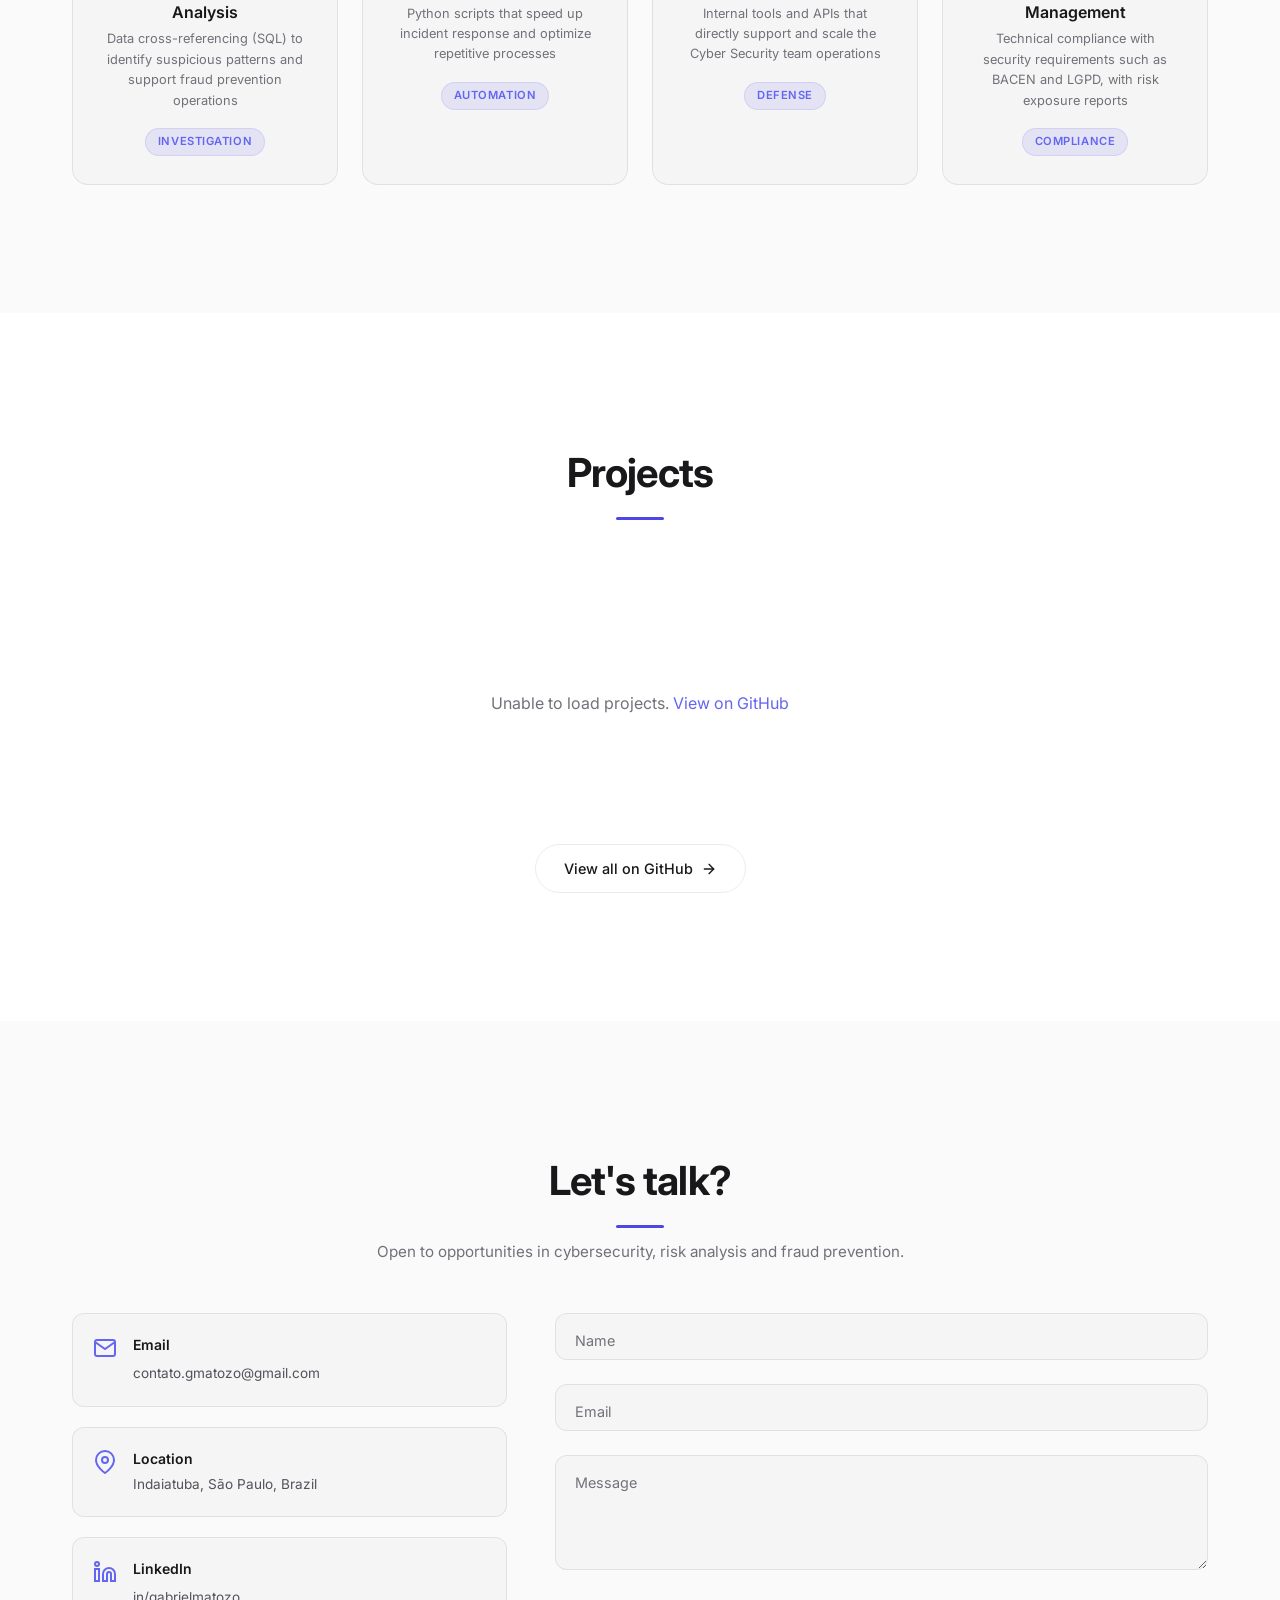
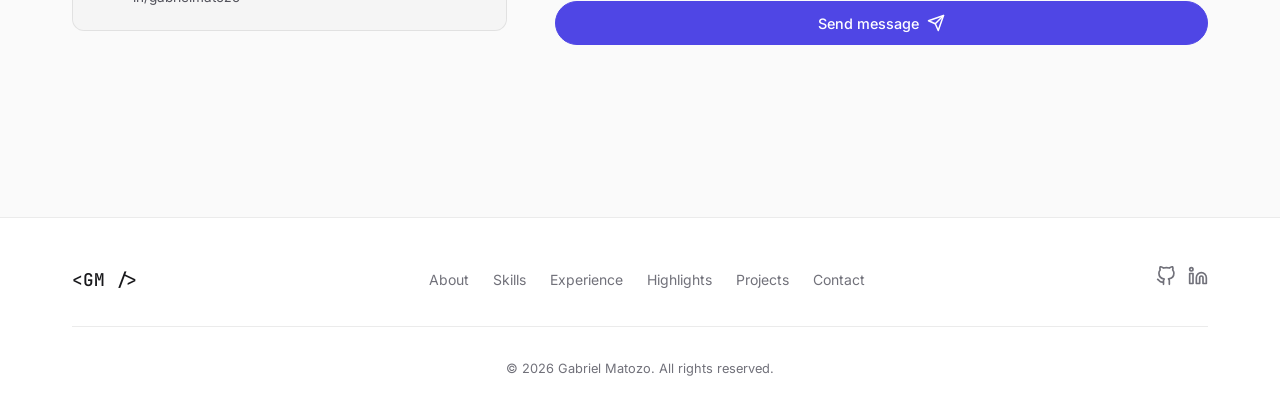
==== commit c4524d13: "seo: alinha og:url ao canonical (trailing slash)" ====
--- a/index.html
+++ b/index.html
@@ -11,7 +11,7 @@
   <meta property="og:title" content="Gabriel Matozo | Cibersegurança, Backend & Prevenção a Fraudes" />
   <meta property="og:description" content="Analista de Riscos em Cibersegurança | Prevenção a Fraudes | Automação de Segurança | Resposta a Incidentes | Python • SQL" />
   <meta property="og:type" content="website" />
-  <meta property="og:url" content="https://gabrielmatozo.github.io" />
+  <meta property="og:url" content="https://gabrielmatozo.github.io/" />
   <meta property="og:image" content="https://gabrielmatozo.github.io/assets/images/og-cover.png" />
   <meta property="og:site_name" content="Gabriel Matozo" />
   <meta property="og:locale" content="pt_BR" />
